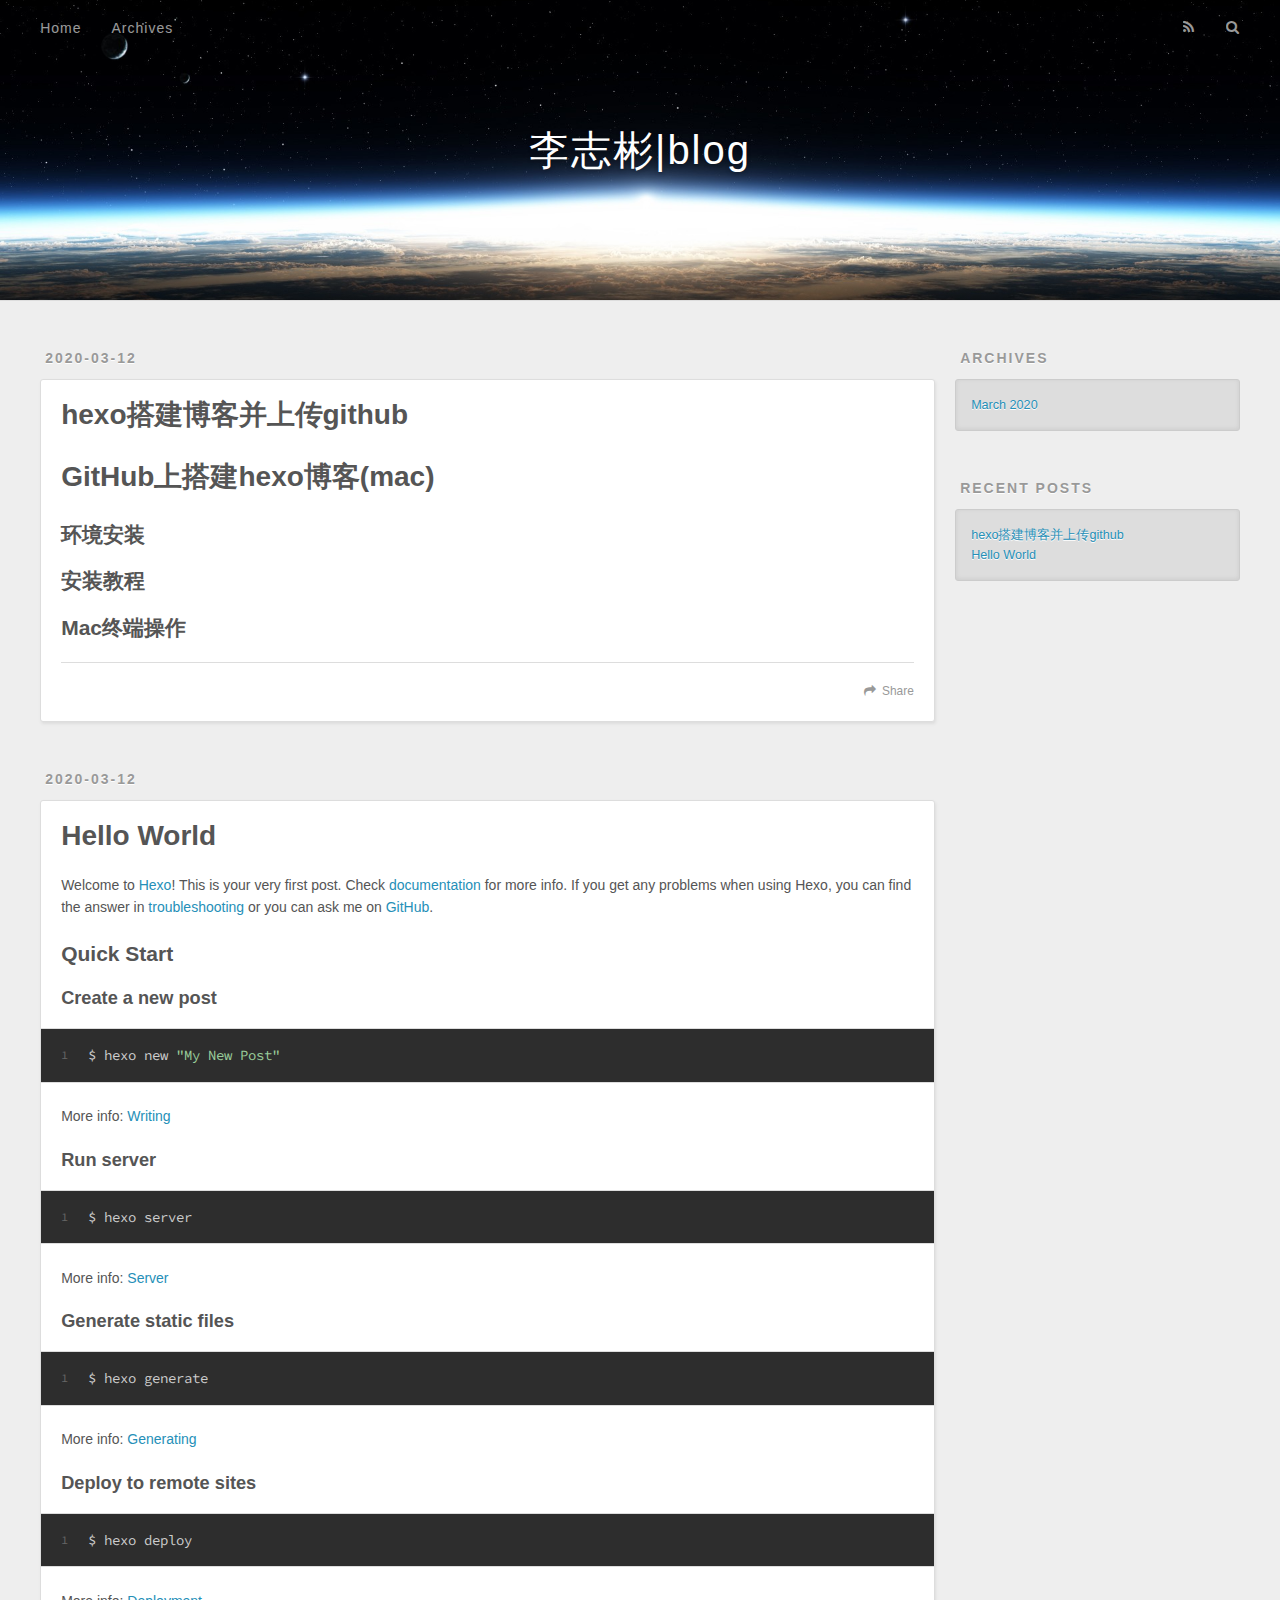
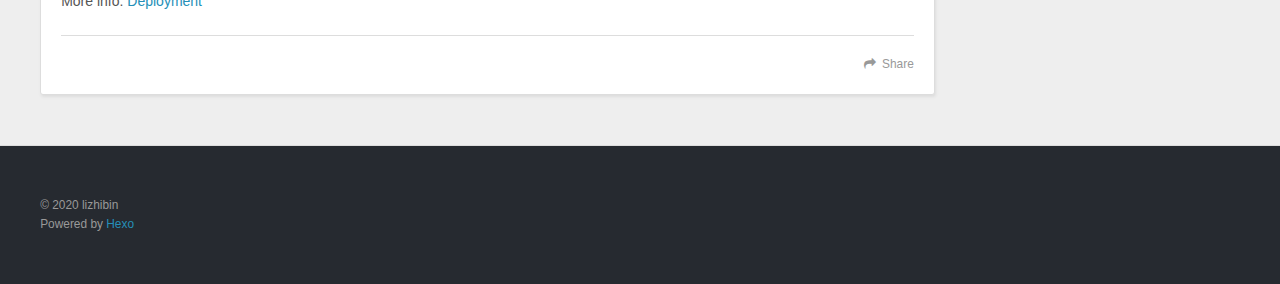
==== index.html @ 92abb481 "Site updated: 2020-03-12 17:14:00" ====
<!DOCTYPE html>
<html>
<head>
  <meta charset="utf-8">
  

  
  <title>李志彬|blog</title>
  <meta name="viewport" content="width=device-width, initial-scale=1, maximum-scale=1">
  <meta property="og:type" content="website">
<meta property="og:title" content="李志彬|blog">
<meta property="og:url" content="http://yoursite.com/index.html">
<meta property="og:site_name" content="李志彬|blog">
<meta property="og:locale" content="en_US">
<meta property="article:author" content="lizhibin">
<meta name="twitter:card" content="summary">
  
    <link rel="alternate" href="/atom.xml" title="李志彬|blog" type="application/atom+xml">
  
  
    <link rel="icon" href="/favicon.png">
  
  
    <link href="//fonts.googleapis.com/css?family=Source+Code+Pro" rel="stylesheet" type="text/css">
  
  
<link rel="stylesheet" href="/css/style.css">

<meta name="generator" content="Hexo 4.2.0"></head>

<body>
  <div id="container">
    <div id="wrap">
      <header id="header">
  <div id="banner"></div>
  <div id="header-outer" class="outer">
    <div id="header-title" class="inner">
      <h1 id="logo-wrap">
        <a href="/" id="logo">李志彬|blog</a>
      </h1>
      
    </div>
    <div id="header-inner" class="inner">
      <nav id="main-nav">
        <a id="main-nav-toggle" class="nav-icon"></a>
        
          <a class="main-nav-link" href="/">Home</a>
        
          <a class="main-nav-link" href="/archives">Archives</a>
        
      </nav>
      <nav id="sub-nav">
        
          <a id="nav-rss-link" class="nav-icon" href="/atom.xml" title="RSS Feed"></a>
        
        <a id="nav-search-btn" class="nav-icon" title="Search"></a>
      </nav>
      <div id="search-form-wrap">
        <form action="//google.com/search" method="get" accept-charset="UTF-8" class="search-form"><input type="search" name="q" class="search-form-input" placeholder="Search"><button type="submit" class="search-form-submit">&#xF002;</button><input type="hidden" name="sitesearch" value="http://yoursite.com"></form>
      </div>
    </div>
  </div>
</header>
      <div class="outer">
        <section id="main">
  
    <article id="post-hexo搭建博客并上传github" class="article article-type-post" itemscope itemprop="blogPost">
  <div class="article-meta">
    <a href="/2020/03/12/hexo%E6%90%AD%E5%BB%BA%E5%8D%9A%E5%AE%A2%E5%B9%B6%E4%B8%8A%E4%BC%A0github/" class="article-date">
  <time datetime="2020-03-12T09:01:24.000Z" itemprop="datePublished">2020-03-12</time>
</a>
    
  </div>
  <div class="article-inner">
    
    
      <header class="article-header">
        
  
    <h1 itemprop="name">
      <a class="article-title" href="/2020/03/12/hexo%E6%90%AD%E5%BB%BA%E5%8D%9A%E5%AE%A2%E5%B9%B6%E4%B8%8A%E4%BC%A0github/">hexo搭建博客并上传github</a>
    </h1>
  

      </header>
    
    <div class="article-entry" itemprop="articleBody">
      
        <h1 id="GitHub上搭建hexo博客-mac"><a href="#GitHub上搭建hexo博客-mac" class="headerlink" title="GitHub上搭建hexo博客(mac)"></a>GitHub上搭建hexo博客(mac)</h1><h2 id="环境安装"><a href="#环境安装" class="headerlink" title="环境安装"></a>环境安装</h2><h2 id="安装教程"><a href="#安装教程" class="headerlink" title="安装教程"></a>安装教程</h2><h2 id="Mac终端操作"><a href="#Mac终端操作" class="headerlink" title="Mac终端操作"></a>Mac终端操作</h2>
      
    </div>
    <footer class="article-footer">
      <a data-url="http://yoursite.com/2020/03/12/hexo%E6%90%AD%E5%BB%BA%E5%8D%9A%E5%AE%A2%E5%B9%B6%E4%B8%8A%E4%BC%A0github/" data-id="ck7ojazjv0000oos6ezsd10t3" class="article-share-link">Share</a>
      
      
    </footer>
  </div>
  
</article>


  
    <article id="post-hello-world" class="article article-type-post" itemscope itemprop="blogPost">
  <div class="article-meta">
    <a href="/2020/03/12/hello-world/" class="article-date">
  <time datetime="2020-03-12T08:55:34.000Z" itemprop="datePublished">2020-03-12</time>
</a>
    
  </div>
  <div class="article-inner">
    
    
      <header class="article-header">
        
  
    <h1 itemprop="name">
      <a class="article-title" href="/2020/03/12/hello-world/">Hello World</a>
    </h1>
  

      </header>
    
    <div class="article-entry" itemprop="articleBody">
      
        <p>Welcome to <a href="https://hexo.io/" target="_blank" rel="noopener">Hexo</a>! This is your very first post. Check <a href="https://hexo.io/docs/" target="_blank" rel="noopener">documentation</a> for more info. If you get any problems when using Hexo, you can find the answer in <a href="https://hexo.io/docs/troubleshooting.html" target="_blank" rel="noopener">troubleshooting</a> or you can ask me on <a href="https://github.com/hexojs/hexo/issues" target="_blank" rel="noopener">GitHub</a>.</p>
<h2 id="Quick-Start"><a href="#Quick-Start" class="headerlink" title="Quick Start"></a>Quick Start</h2><h3 id="Create-a-new-post"><a href="#Create-a-new-post" class="headerlink" title="Create a new post"></a>Create a new post</h3><figure class="highlight bash"><table><tr><td class="gutter"><pre><span class="line">1</span><br></pre></td><td class="code"><pre><span class="line">$ hexo new <span class="string">"My New Post"</span></span><br></pre></td></tr></table></figure>

<p>More info: <a href="https://hexo.io/docs/writing.html" target="_blank" rel="noopener">Writing</a></p>
<h3 id="Run-server"><a href="#Run-server" class="headerlink" title="Run server"></a>Run server</h3><figure class="highlight bash"><table><tr><td class="gutter"><pre><span class="line">1</span><br></pre></td><td class="code"><pre><span class="line">$ hexo server</span><br></pre></td></tr></table></figure>

<p>More info: <a href="https://hexo.io/docs/server.html" target="_blank" rel="noopener">Server</a></p>
<h3 id="Generate-static-files"><a href="#Generate-static-files" class="headerlink" title="Generate static files"></a>Generate static files</h3><figure class="highlight bash"><table><tr><td class="gutter"><pre><span class="line">1</span><br></pre></td><td class="code"><pre><span class="line">$ hexo generate</span><br></pre></td></tr></table></figure>

<p>More info: <a href="https://hexo.io/docs/generating.html" target="_blank" rel="noopener">Generating</a></p>
<h3 id="Deploy-to-remote-sites"><a href="#Deploy-to-remote-sites" class="headerlink" title="Deploy to remote sites"></a>Deploy to remote sites</h3><figure class="highlight bash"><table><tr><td class="gutter"><pre><span class="line">1</span><br></pre></td><td class="code"><pre><span class="line">$ hexo deploy</span><br></pre></td></tr></table></figure>

<p>More info: <a href="https://hexo.io/docs/one-command-deployment.html" target="_blank" rel="noopener">Deployment</a></p>

      
    </div>
    <footer class="article-footer">
      <a data-url="http://yoursite.com/2020/03/12/hello-world/" data-id="ck7oit67d0000fks66jmj48z7" class="article-share-link">Share</a>
      
      
    </footer>
  </div>
  
</article>


  


</section>
        
          <aside id="sidebar">
  
    

  
    

  
    
  
    
  <div class="widget-wrap">
    <h3 class="widget-title">Archives</h3>
    <div class="widget">
      <ul class="archive-list"><li class="archive-list-item"><a class="archive-list-link" href="/archives/2020/03/">March 2020</a></li></ul>
    </div>
  </div>


  
    
  <div class="widget-wrap">
    <h3 class="widget-title">Recent Posts</h3>
    <div class="widget">
      <ul>
        
          <li>
            <a href="/2020/03/12/hexo%E6%90%AD%E5%BB%BA%E5%8D%9A%E5%AE%A2%E5%B9%B6%E4%B8%8A%E4%BC%A0github/">hexo搭建博客并上传github</a>
          </li>
        
          <li>
            <a href="/2020/03/12/hello-world/">Hello World</a>
          </li>
        
      </ul>
    </div>
  </div>

  
</aside>
        
      </div>
      <footer id="footer">
  
  <div class="outer">
    <div id="footer-info" class="inner">
      &copy; 2020 lizhibin<br>
      Powered by <a href="http://hexo.io/" target="_blank">Hexo</a>
    </div>
  </div>
</footer>
    </div>
    <nav id="mobile-nav">
  
    <a href="/" class="mobile-nav-link">Home</a>
  
    <a href="/archives" class="mobile-nav-link">Archives</a>
  
</nav>
    

<script src="//ajax.googleapis.com/ajax/libs/jquery/2.0.3/jquery.min.js"></script>


  
<link rel="stylesheet" href="/fancybox/jquery.fancybox.css">

  
<script src="/fancybox/jquery.fancybox.pack.js"></script>




<script src="/js/script.js"></script>




  </div>
</body>
</html>
---- css/style.css ----
body {
  width: 100%;
}
body:before,
body:after {
  content: "";
  display: table;
}
body:after {
  clear: both;
}
html,
body,
div,
span,
applet,
object,
iframe,
h1,
h2,
h3,
h4,
h5,
h6,
p,
blockquote,
pre,
a,
abbr,
acronym,
address,
big,
cite,
code,
del,
dfn,
em,
img,
ins,
kbd,
q,
s,
samp,
small,
strike,
strong,
sub,
sup,
tt,
var,
dl,
dt,
dd,
ol,
ul,
li,
fieldset,
form,
label,
legend,
table,
caption,
tbody,
tfoot,
thead,
tr,
th,
td {
  margin: 0;
  padding: 0;
  border: 0;
  outline: 0;
  font-weight: inherit;
  font-style: inherit;
  font-family: inherit;
  font-size: 100%;
  vertical-align: baseline;
}
body {
  line-height: 1;
  color: #000;
  background: #fff;
}
ol,
ul {
  list-style: none;
}
table {
  border-collapse: separate;
  border-spacing: 0;
  vertical-align: middle;
}
caption,
th,
td {
  text-align: left;
  font-weight: normal;
  vertical-align: middle;
}
a img {
  border: none;
}
input,
button {
  margin: 0;
  padding: 0;
}
input::-moz-focus-inner,
button::-moz-focus-inner {
  border: 0;
  padding: 0;
}
@font-face {
  font-family: FontAwesome;
  font-style: normal;
  font-weight: normal;
  src: url("fonts/fontawesome-webfont.eot?v=#4.0.3");
  src: url("fonts/fontawesome-webfont.eot?#iefix&v=#4.0.3") format("embedded-opentype"), url("fonts/fontawesome-webfont.woff?v=#4.0.3") format("woff"), url("fonts/fontawesome-webfont.ttf?v=#4.0.3") format("truetype"), url("fonts/fontawesome-webfont.svg#fontawesomeregular?v=#4.0.3") format("svg");
}
html,
body,
#container {
  height: 100%;
}
body {
  background: #eee;
  font: 14px -apple-system, BlinkMacSystemFont, "Segoe UI", "Roboto", "Oxygen", "Ubuntu", "Cantarell", "Fira Sans", "Droid Sans", "Helvetica Neue", sans-serif;
  -webkit-text-size-adjust: 100%;
}
.outer {
  max-width: 1220px;
  margin: 0 auto;
  padding: 0 20px;
}
.outer:before,
.outer:after {
  content: "";
  display: table;
}
.outer:after {
  clear: both;
}
.inner {
  display: inline;
  float: left;
  width: 98.33333333333333%;
  margin: 0 0.833333333333333%;
}
.left,
.alignleft {
  float: left;
}
.right,
.alignright {
  float: right;
}
.clear {
  clear: both;
}
#container {
  position: relative;
}
.mobile-nav-on {
  overflow: hidden;
}
#wrap {
  height: 100%;
  width: 100%;
  position: absolute;
  top: 0;
  left: 0;
  -webkit-transition: 0.2s ease-out;
  -moz-transition: 0.2s ease-out;
  -ms-transition: 0.2s ease-out;
  transition: 0.2s ease-out;
  z-index: 1;
  background: #eee;
}
.mobile-nav-on #wrap {
  left: 280px;
}
@media screen and (min-width: 768px) {
  #main {
    display: inline;
    float: left;
    width: 73.33333333333333%;
    margin: 0 0.833333333333333%;
  }
}
.article-date,
.article-category-link,
.archive-year,
.widget-title {
  text-decoration: none;
  text-transform: uppercase;
  letter-spacing: 2px;
  color: #999;
  margin-bottom: 1em;
  margin-left: 5px;
  line-height: 1em;
  text-shadow: 0 1px #fff;
  font-weight: bold;
}
.article-inner,
.archive-article-inner {
  background: #fff;
  -webkit-box-shadow: 1px 2px 3px #ddd;
  box-shadow: 1px 2px 3px #ddd;
  border: 1px solid #ddd;
  border-radius: 3px;
}
.article-entry h1,
.widget h1 {
  font-size: 2em;
}
.article-entry h2,
.widget h2 {
  font-size: 1.5em;
}
.article-entry h3,
.widget h3 {
  font-size: 1.3em;
}
.article-entry h4,
.widget h4 {
  font-size: 1.2em;
}
.article-entry h5,
.widget h5 {
  font-size: 1em;
}
.article-entry h6,
.widget h6 {
  font-size: 1em;
  color: #999;
}
.article-entry hr,
.widget hr {
  border: 1px dashed #ddd;
}
.article-entry strong,
.widget strong {
  font-weight: bold;
}
.article-entry em,
.widget em,
.article-entry cite,
.widget cite {
  font-style: italic;
}
.article-entry sup,
.widget sup,
.article-entry sub,
.widget sub {
  font-size: 0.75em;
  line-height: 0;
  position: relative;
  vertical-align: baseline;
}
.article-entry sup,
.widget sup {
  top: -0.5em;
}
.article-entry sub,
.widget sub {
  bottom: -0.2em;
}
.article-entry small,
.widget small {
  font-size: 0.85em;
}
.article-entry acronym,
.widget acronym,
.article-entry abbr,
.widget abbr {
  border-bottom: 1px dotted;
}
.article-entry ul,
.widget ul,
.article-entry ol,
.widget ol,
.article-entry dl,
.widget dl {
  margin: 0 20px;
  line-height: 1.6em;
}
.article-entry ul ul,
.widget ul ul,
.article-entry ol ul,
.widget ol ul,
.article-entry ul ol,
.widget ul ol,
.article-entry ol ol,
.widget ol ol {
  margin-top: 0;
  margin-bottom: 0;
}
.article-entry ul,
.widget ul {
  list-style: disc;
}
.article-entry ol,
.widget ol {
  list-style: decimal;
}
.article-entry dt,
.widget dt {
  font-weight: bold;
}
#header {
  height: 300px;
  position: relative;
  border-bottom: 1px solid #ddd;
}
#header:before,
#header:after {
  content: "";
  position: absolute;
  left: 0;
  right: 0;
  height: 40px;
}
#header:before {
  top: 0;
  background: -webkit-linear-gradient(rgba(0,0,0,0.2), transparent);
  background: -moz-linear-gradient(rgba(0,0,0,0.2), transparent);
  background: -ms-linear-gradient(rgba(0,0,0,0.2), transparent);
  background: linear-gradient(rgba(0,0,0,0.2), transparent);
}
#header:after {
  bottom: 0;
  background: -webkit-linear-gradient(transparent, rgba(0,0,0,0.2));
  background: -moz-linear-gradient(transparent, rgba(0,0,0,0.2));
  background: -ms-linear-gradient(transparent, rgba(0,0,0,0.2));
  background: linear-gradient(transparent, rgba(0,0,0,0.2));
}
#header-outer {
  height: 100%;
  position: relative;
}
#header-inner {
  position: relative;
  overflow: hidden;
}
#banner {
  position: absolute;
  top: 0;
  left: 0;
  width: 100%;
  height: 100%;
  background: url("images/banner.jpg") center #000;
  -webkit-background-size: cover;
  -moz-background-size: cover;
  background-size: cover;
  z-index: -1;
}
#header-title {
  text-align: center;
  height: 40px;
  position: absolute;
  top: 50%;
  left: 0;
  margin-top: -20px;
}
#logo,
#subtitle {
  text-decoration: none;
  color: #fff;
  font-weight: 300;
  text-shadow: 0 1px 4px rgba(0,0,0,0.3);
}
#logo {
  font-size: 40px;
  line-height: 40px;
  letter-spacing: 2px;
}
#subtitle {
  font-size: 16px;
  line-height: 16px;
  letter-spacing: 1px;
}
#subtitle-wrap {
  margin-top: 16px;
}
#main-nav {
  float: left;
  margin-left: -15px;
}
.nav-icon,
.main-nav-link {
  float: left;
  color: #fff;
  opacity: 0.6;
  text-decoration: none;
  text-shadow: 0 1px rgba(0,0,0,0.2);
  -webkit-transition: opacity 0.2s;
  -moz-transition: opacity 0.2s;
  -ms-transition: opacity 0.2s;
  transition: opacity 0.2s;
  display: block;
  padding: 20px 15px;
}
.nav-icon:hover,
.main-nav-link:hover {
  opacity: 1;
}
.nav-icon {
  font-family: FontAwesome;
  text-align: center;
  font-size: 14px;
  width: 14px;
  height: 14px;
  padding: 20px 15px;
  position: relative;
  cursor: pointer;
}
.main-nav-link {
  font-weight: 300;
  letter-spacing: 1px;
}
@media screen and (max-width: 479px) {
  .main-nav-link {
    display: none;
  }
}
#main-nav-toggle {
  display: none;
}
#main-nav-toggle:before {
  content: "\f0c9";
}
@media screen and (max-width: 479px) {
  #main-nav-toggle {
    display: block;
  }
}
#sub-nav {
  float: right;
  margin-right: -15px;
}
#nav-rss-link:before {
  content: "\f09e";
}
#nav-search-btn:before {
  content: "\f002";
}
#search-form-wrap {
  position: absolute;
  top: 15px;
  width: 150px;
  height: 30px;
  right: -150px;
  opacity: 0;
  -webkit-transition: 0.2s ease-out;
  -moz-transition: 0.2s ease-out;
  -ms-transition: 0.2s ease-out;
  transition: 0.2s ease-out;
}
#search-form-wrap.on {
  opacity: 1;
  right: 0;
}
@media screen and (max-width: 479px) {
  #search-form-wrap {
    width: 100%;
    right: -100%;
  }
}
.search-form {
  position: absolute;
  top: 0;
  left: 0;
  right: 0;
  background: #fff;
  padding: 5px 15px;
  border-radius: 15px;
  -webkit-box-shadow: 0 0 10px rgba(0,0,0,0.3);
  box-shadow: 0 0 10px rgba(0,0,0,0.3);
}
.search-form-input {
  border: none;
  background: none;
  color: #555;
  width: 100%;
  font: 13px -apple-system, BlinkMacSystemFont, "Segoe UI", "Roboto", "Oxygen", "Ubuntu", "Cantarell", "Fira Sans", "Droid Sans", "Helvetica Neue", sans-serif;
  outline: none;
}
.search-form-input::-webkit-search-results-decoration,
.search-form-input::-webkit-search-cancel-button {
  -webkit-appearance: none;
}
.search-form-submit {
  position: absolute;
  top: 50%;
  right: 10px;
  margin-top: -7px;
  font: 13px FontAwesome;
  border: none;
  background: none;
  color: #bbb;
  cursor: pointer;
}
.search-form-submit:hover,
.search-form-submit:focus {
  color: #777;
}
.article {
  margin: 50px 0;
}
.article-inner {
  overflow: hidden;
}
.article-meta:before,
.article-meta:after {
  content: "";
  display: table;
}
.article-meta:after {
  clear: both;
}
.article-date {
  float: left;
}
.article-category {
  float: left;
  line-height: 1em;
  color: #ccc;
  text-shadow: 0 1px #fff;
  margin-left: 8px;
}
.article-category:before {
  content: "\2022";
}
.article-category-link {
  margin: 0 12px 1em;
}
.article-header {
  padding: 20px 20px 0;
}
.article-title {
  text-decoration: none;
  font-size: 2em;
  font-weight: bold;
  color: #555;
  line-height: 1.1em;
  -webkit-transition: color 0.2s;
  -moz-transition: color 0.2s;
  -ms-transition: color 0.2s;
  transition: color 0.2s;
}
a.article-title:hover {
  color: #258fb8;
}
.article-entry {
  color: #555;
  padding: 0 20px;
}
.article-entry:before,
.article-entry:after {
  content: "";
  display: table;
}
.article-entry:after {
  clear: both;
}
.article-entry p,
.article-entry table {
  line-height: 1.6em;
  margin: 1.6em 0;
}
.article-entry h1,
.article-entry h2,
.article-entry h3,
.article-entry h4,
.article-entry h5,
.article-entry h6 {
  font-weight: bold;
}
.article-entry h1,
.article-entry h2,
.article-entry h3,
.article-entry h4,
.article-entry h5,
.article-entry h6 {
  line-height: 1.1em;
  margin: 1.1em 0;
}
.article-entry a {
  color: #258fb8;
  text-decoration: none;
}
.article-entry a:hover {
  text-decoration: underline;
}
.article-entry ul,
.article-entry ol,
.article-entry dl {
  margin-top: 1.6em;
  margin-bottom: 1.6em;
}
.article-entry img,
.article-entry video {
  max-width: 100%;
  height: auto;
  display: block;
  margin: auto;
}
.article-entry iframe {
  border: none;
}
.article-entry table {
  width: 100%;
  border-collapse: collapse;
  border-spacing: 0;
}
.article-entry th {
  font-weight: bold;
  border-bottom: 3px solid #ddd;
  padding-bottom: 0.5em;
}
.article-entry td {
  border-bottom: 1px solid #ddd;
  padding: 10px 0;
}
.article-entry blockquote {
  font-family: Georgia, "Times New Roman", serif;
  font-size: 1.4em;
  margin: 1.6em 20px;
  text-align: center;
}
.article-entry blockquote footer {
  font-size: 14px;
  margin: 1.6em 0;
  font-family: -apple-system, BlinkMacSystemFont, "Segoe UI", "Roboto", "Oxygen", "Ubuntu", "Cantarell", "Fira Sans", "Droid Sans", "Helvetica Neue", sans-serif;
}
.article-entry blockquote footer cite:before {
  content: "—";
  padding: 0 0.5em;
}
.article-entry .pullquote {
  text-align: left;
  width: 45%;
  margin: 0;
}
.article-entry .pullquote.left {
  margin-left: 0.5em;
  margin-right: 1em;
}
.article-entry .pullquote.right {
  margin-right: 0.5em;
  margin-left: 1em;
}
.article-entry .caption {
  color: #999;
  display: block;
  font-size: 0.9em;
  margin-top: 0.5em;
  position: relative;
  text-align: center;
}
.article-entry .video-container {
  position: relative;
  padding-top: 56.25%;
  height: 0;
  overflow: hidden;
}
.article-entry .video-container iframe,
.article-entry .video-container object,
.article-entry .video-container embed {
  position: absolute;
  top: 0;
  left: 0;
  width: 100%;
  height: 100%;
  margin-top: 0;
}
.article-more-link a {
  display: inline-block;
  line-height: 1em;
  padding: 6px 15px;
  border-radius: 15px;
  background: #eee;
  color: #999;
  text-shadow: 0 1px #fff;
  text-decoration: none;
}
.article-more-link a:hover {
  background: #258fb8;
  color: #fff;
  text-decoration: none;
  text-shadow: 0 1px #1e7293;
}
.article-footer {
  font-size: 0.85em;
  line-height: 1.6em;
  border-top: 1px solid #ddd;
  padding-top: 1.6em;
  margin: 0 20px 20px;
}
.article-footer:before,
.article-footer:after {
  content: "";
  display: table;
}
.article-footer:after {
  clear: both;
}
.article-footer a {
  color: #999;
  text-decoration: none;
}
.article-footer a:hover {
  color: #555;
}
.article-tag-list-item {
  float: left;
  margin-right: 10px;
}
.article-tag-list-link:before {
  content: "#";
}
.article-comment-link {
  float: right;
}
.article-comment-link:before {
  content: "\f075";
  font-family: FontAwesome;
  padding-right: 8px;
}
.article-share-link {
  cursor: pointer;
  float: right;
  margin-left: 20px;
}
.article-share-link:before {
  content: "\f064";
  font-family: FontAwesome;
  padding-right: 6px;
}
#article-nav {
  position: relative;
}
#article-nav:before,
#article-nav:after {
  content: "";
  display: table;
}
#article-nav:after {
  clear: both;
}
@media screen and (min-width: 768px) {
  #article-nav {
    margin: 50px 0;
  }
  #article-nav:before {
    width: 8px;
    height: 8px;
    position: absolute;
    top: 50%;
    left: 50%;
    margin-top: -4px;
    margin-left: -4px;
    content: "";
    border-radius: 50%;
    background: #ddd;
    -webkit-box-shadow: 0 1px 2px #fff;
    box-shadow: 0 1px 2px #fff;
  }
}
.article-nav-link-wrap {
  text-decoration: none;
  text-shadow: 0 1px #fff;
  color: #999;
  -webkit-box-sizing: border-box;
  -moz-box-sizing: border-box;
  box-sizing: border-box;
  margin-top: 50px;
  text-align: center;
  display: block;
}
.article-nav-link-wrap:hover {
  color: #555;
}
@media screen and (min-width: 768px) {
  .article-nav-link-wrap {
    width: 50%;
    margin-top: 0;
  }
}
@media screen and (min-width: 768px) {
  #article-nav-newer {
    float: left;
    text-align: right;
    padding-right: 20px;
  }
}
@media screen and (min-width: 768px) {
  #article-nav-older {
    float: right;
    text-align: left;
    padding-left: 20px;
  }
}
.article-nav-caption {
  text-transform: uppercase;
  letter-spacing: 2px;
  color: #ddd;
  line-height: 1em;
  font-weight: bold;
}
#article-nav-newer .article-nav-caption {
  margin-right: -2px;
}
.article-nav-title {
  font-size: 0.85em;
  line-height: 1.6em;
  margin-top: 0.5em;
}
.article-share-box {
  position: absolute;
  display: none;
  background: #fff;
  -webkit-box-shadow: 1px 2px 10px rgba(0,0,0,0.2);
  box-shadow: 1px 2px 10px rgba(0,0,0,0.2);
  border-radius: 3px;
  margin-left: -145px;
  overflow: hidden;
  z-index: 1;
}
.article-share-box.on {
  display: block;
}
.article-share-input {
  width: 100%;
  background: none;
  -webkit-box-sizing: border-box;
  -moz-box-sizing: border-box;
  box-sizing: border-box;
  font: 14px -apple-system, BlinkMacSystemFont, "Segoe UI", "Roboto", "Oxygen", "Ubuntu", "Cantarell", "Fira Sans", "Droid Sans", "Helvetica Neue", sans-serif;
  padding: 0 15px;
  color: #555;
  outline: none;
  border: 1px solid #ddd;
  border-radius: 3px 3px 0 0;
  height: 36px;
  line-height: 36px;
}
.article-share-links {
  background: #eee;
}
.article-share-links:before,
.article-share-links:after {
  content: "";
  display: table;
}
.article-share-links:after {
  clear: both;
}
.article-share-twitter,
.article-share-facebook,
.article-share-pinterest,
.article-share-google {
  width: 50px;
  height: 36px;
  display: block;
  float: left;
  position: relative;
  color: #999;
  text-shadow: 0 1px #fff;
}
.article-share-twitter:before,
.article-share-facebook:before,
.article-share-pinterest:before,
.article-share-google:before {
  font-size: 20px;
  font-family: FontAwesome;
  width: 20px;
  height: 20px;
  position: absolute;
  top: 50%;
  left: 50%;
  margin-top: -10px;
  margin-left: -10px;
  text-align: center;
}
.article-share-twitter:hover,
.article-share-facebook:hover,
.article-share-pinterest:hover,
.article-share-google:hover {
  color: #fff;
}
.article-share-twitter:before {
  content: "\f099";
}
.article-share-twitter:hover {
  background: #00aced;
  text-shadow: 0 1px #008abe;
}
.article-share-facebook:before {
  content: "\f09a";
}
.article-share-facebook:hover {
  background: #3b5998;
  text-shadow: 0 1px #2f477a;
}
.article-share-pinterest:before {
  content: "\f0d2";
}
.article-share-pinterest:hover {
  background: #cb2027;
  text-shadow: 0 1px #a21a1f;
}
.article-share-google:before {
  content: "\f0d5";
}
.article-share-google:hover {
  background: #dd4b39;
  text-shadow: 0 1px #be3221;
}
.article-gallery {
  background: #000;
  position: relative;
}
.article-gallery-photos {
  position: relative;
  overflow: hidden;
}
.article-gallery-img {
  display: none;
  max-width: 100%;
}
.article-gallery-img:first-child {
  display: block;
}
.article-gallery-img.loaded {
  position: absolute;
  display: block;
}
.article-gallery-img img {
  display: block;
  max-width: 100%;
  margin: 0 auto;
}
#comments {
  background: #fff;
  -webkit-box-shadow: 1px 2px 3px #ddd;
  box-shadow: 1px 2px 3px #ddd;
  padding: 20px;
  border: 1px solid #ddd;
  border-radius: 3px;
  margin: 50px 0;
}
#comments a {
  color: #258fb8;
}
.archives-wrap {
  margin: 50px 0;
}
.archives:before,
.archives:after {
  content: "";
  display: table;
}
.archives:after {
  clear: both;
}
.archive-year-wrap {
  margin-bottom: 1em;
}
.archives {
  -webkit-column-gap: 10px;
  -moz-column-gap: 10px;
  column-gap: 10px;
}
@media screen and (min-width: 480px) and (max-width: 767px) {
  .archives {
    -webkit-column-count: 2;
    -moz-column-count: 2;
    column-count: 2;
  }
}
@media screen and (min-width: 768px) {
  .archives {
    -webkit-column-count: 3;
    -moz-column-count: 3;
    column-count: 3;
  }
}
.archive-article {
  -webkit-column-break-inside: avoid;
  page-break-inside: avoid;
  overflow: hidden;
  break-inside: avoid-column;
}
.archive-article-inner {
  padding: 10px;
  margin-bottom: 15px;
}
.archive-article-title {
  text-decoration: none;
  font-weight: bold;
  color: #555;
  -webkit-transition: color 0.2s;
  -moz-transition: color 0.2s;
  -ms-transition: color 0.2s;
  transition: color 0.2s;
  line-height: 1.6em;
}
.archive-article-title:hover {
  color: #258fb8;
}
.archive-article-footer {
  margin-top: 1em;
}
.archive-article-date {
  color: #999;
  text-decoration: none;
  font-size: 0.85em;
  line-height: 1em;
  margin-bottom: 0.5em;
  display: block;
}
#page-nav {
  margin: 50px auto;
  background: #fff;
  -webkit-box-shadow: 1px 2px 3px #ddd;
  box-shadow: 1px 2px 3px #ddd;
  border: 1px solid #ddd;
  border-radius: 3px;
  text-align: center;
  color: #999;
  overflow: hidden;
}
#page-nav:before,
#page-nav:after {
  content: "";
  display: table;
}
#page-nav:after {
  clear: both;
}
#page-nav a,
#page-nav span {
  padding: 10px 20px;
  line-height: 1;
  height: 2ex;
}
#page-nav a {
  color: #999;
  text-decoration: none;
}
#page-nav a:hover {
  background: #999;
  color: #fff;
}
#page-nav .prev {
  float: left;
}
#page-nav .next {
  float: right;
}
#page-nav .page-number {
  display: inline-block;
}
@media screen and (max-width: 479px) {
  #page-nav .page-number {
    display: none;
  }
}
#page-nav .current {
  color: #555;
  font-weight: bold;
}
#page-nav .space {
  color: #ddd;
}
#footer {
  background: #262a30;
  padding: 50px 0;
  border-top: 1px solid #ddd;
  color: #999;
}
#footer a {
  color: #258fb8;
  text-decoration: none;
}
#footer a:hover {
  text-decoration: underline;
}
#footer-info {
  line-height: 1.6em;
  font-size: 0.85em;
}
.article-entry pre,
.article-entry .highlight {
  background: #2d2d2d;
  margin: 0 -20px;
  padding: 15px 20px;
  border-style: solid;
  border-color: #ddd;
  border-width: 1px 0;
  overflow: auto;
  color: #ccc;
  line-height: 22.400000000000002px;
}
.article-entry .highlight .gutter pre,
.article-entry .gist .gist-file .gist-data .line-numbers {
  color: #666;
  font-size: 0.85em;
}
.article-entry pre,
.article-entry code {
  font-family: "Source Code Pro", Consolas, Monaco, Menlo, Consolas, monospace;
}
.article-entry code {
  background: #eee;
  text-shadow: 0 1px #fff;
  padding: 0 0.3em;
}
.article-entry pre code {
  background: none;
  text-shadow: none;
  padding: 0;
}
.article-entry .highlight pre {
  border: none;
  margin: 0;
  padding: 0;
}
.article-entry .highlight table {
  margin: 0;
  width: auto;
}
.article-entry .highlight td {
  border: none;
  padding: 0;
}
.article-entry .highlight figcaption {
  font-size: 0.85em;
  color: #999;
  line-height: 1em;
  margin-bottom: 1em;
}
.article-entry .highlight figcaption:before,
.article-entry .highlight figcaption:after {
  content: "";
  display: table;
}
.article-entry .highlight figcaption:after {
  clear: both;
}
.article-entry .highlight figcaption a {
  float: right;
}
.article-entry .highlight .gutter pre {
  text-align: right;
  padding-right: 20px;
}
.article-entry .highlight .line {
  height: 22.400000000000002px;
}
.article-entry .highlight .line.marked {
  background: #515151;
}
.article-entry .gist {
  margin: 0 -20px;
  border-style: solid;
  border-color: #ddd;
  border-width: 1px 0;
  background: #2d2d2d;
  padding: 15px 20px 15px 0;
}
.article-entry .gist .gist-file {
  border: none;
  font-family: "Source Code Pro", Consolas, Monaco, Menlo, Consolas, monospace;
  margin: 0;
}
.article-entry .gist .gist-file .gist-data {
  background: none;
  border: none;
}
.article-entry .gist .gist-file .gist-data .line-numbers {
  background: none;
  border: none;
  padding: 0 20px 0 0;
}
.article-entry .gist .gist-file .gist-data .line-data {
  padding: 0 !important;
}
.article-entry .gist .gist-file .highlight {
  margin: 0;
  padding: 0;
  border: none;
}
.article-entry .gist .gist-file .gist-meta {
  background: #2d2d2d;
  color: #999;
  font: 0.85em -apple-system, BlinkMacSystemFont, "Segoe UI", "Roboto", "Oxygen", "Ubuntu", "Cantarell", "Fira Sans", "Droid Sans", "Helvetica Neue", sans-serif;
  text-shadow: 0 0;
  padding: 0;
  margin-top: 1em;
  margin-left: 20px;
}
.article-entry .gist .gist-file .gist-meta a {
  color: #258fb8;
  font-weight: normal;
}
.article-entry .gist .gist-file .gist-meta a:hover {
  text-decoration: underline;
}
pre .comment,
pre .title {
  color: #999;
}
pre .variable,
pre .attribute,
pre .tag,
pre .regexp,
pre .ruby .constant,
pre .xml .tag .title,
pre .xml .pi,
pre .xml .doctype,
pre .html .doctype,
pre .css .id,
pre .css .class,
pre .css .pseudo {
  color: #f2777a;
}
pre .number,
pre .preprocessor,
pre .built_in,
pre .literal,
pre .params,
pre .constant {
  color: #f99157;
}
pre .class,
pre .ruby .class .title,
pre .css .rules .attribute {
  color: #9c9;
}
pre .string,
pre .value,
pre .inheritance,
pre .header,
pre .ruby .symbol,
pre .xml .cdata {
  color: #9c9;
}
pre .css .hexcolor {
  color: #6cc;
}
pre .function,
pre .python .decorator,
pre .python .title,
pre .ruby .function .title,
pre .ruby .title .keyword,
pre .perl .sub,
pre .javascript .title,
pre .coffeescript .title {
  color: #69c;
}
pre .keyword,
pre .javascript .function {
  color: #c9c;
}
@media screen and (max-width: 479px) {
  #mobile-nav {
    position: absolute;
    top: 0;
    left: 0;
    width: 280px;
    height: 100%;
    background: #191919;
    border-right: 1px solid #fff;
  }
}
@media screen and (max-width: 479px) {
  .mobile-nav-link {
    display: block;
    color: #999;
    text-decoration: none;
    padding: 15px 20px;
    font-weight: bold;
  }
  .mobile-nav-link:hover {
    color: #fff;
  }
}
@media screen and (min-width: 768px) {
  #sidebar {
    display: inline;
    float: left;
    width: 23.333333333333332%;
    margin: 0 0.833333333333333%;
  }
}
.widget-wrap {
  margin: 50px 0;
}
.widget {
  color: #777;
  text-shadow: 0 1px #fff;
  background: #ddd;
  -webkit-box-shadow: 0 -1px 4px #ccc inset;
  box-shadow: 0 -1px 4px #ccc inset;
  border: 1px solid #ccc;
  padding: 15px;
  border-radius: 3px;
}
.widget a {
  color: #258fb8;
  text-decoration: none;
}
.widget a:hover {
  text-decoration: underline;
}
.widget ul ul,
.widget ol ul,
.widget dl ul,
.widget ul ol,
.widget ol ol,
.widget dl ol,
.widget ul dl,
.widget ol dl,
.widget dl dl {
  margin-left: 15px;
  list-style: disc;
}
.widget {
  line-height: 1.6em;
  word-wrap: break-word;
  font-size: 0.9em;
}
.widget ul,
.widget ol {
  list-style: none;
  margin: 0;
}
.widget ul ul,
.widget ol ul,
.widget ul ol,
.widget ol ol {
  margin: 0 20px;
}
.widget ul ul,
.widget ol ul {
  list-style: disc;
}
.widget ul ol,
.widget ol ol {
  list-style: decimal;
}
.category-list-count,
.tag-list-count,
.archive-list-count {
  padding-left: 5px;
  color: #999;
  font-size: 0.85em;
}
.category-list-count:before,
.tag-list-count:before,
.archive-list-count:before {
  content: "(";
}
.category-list-count:after,
.tag-list-count:after,
.archive-list-count:after {
  content: ")";
}
.tagcloud a {
  margin-right: 5px;
  display: inline-block;
}
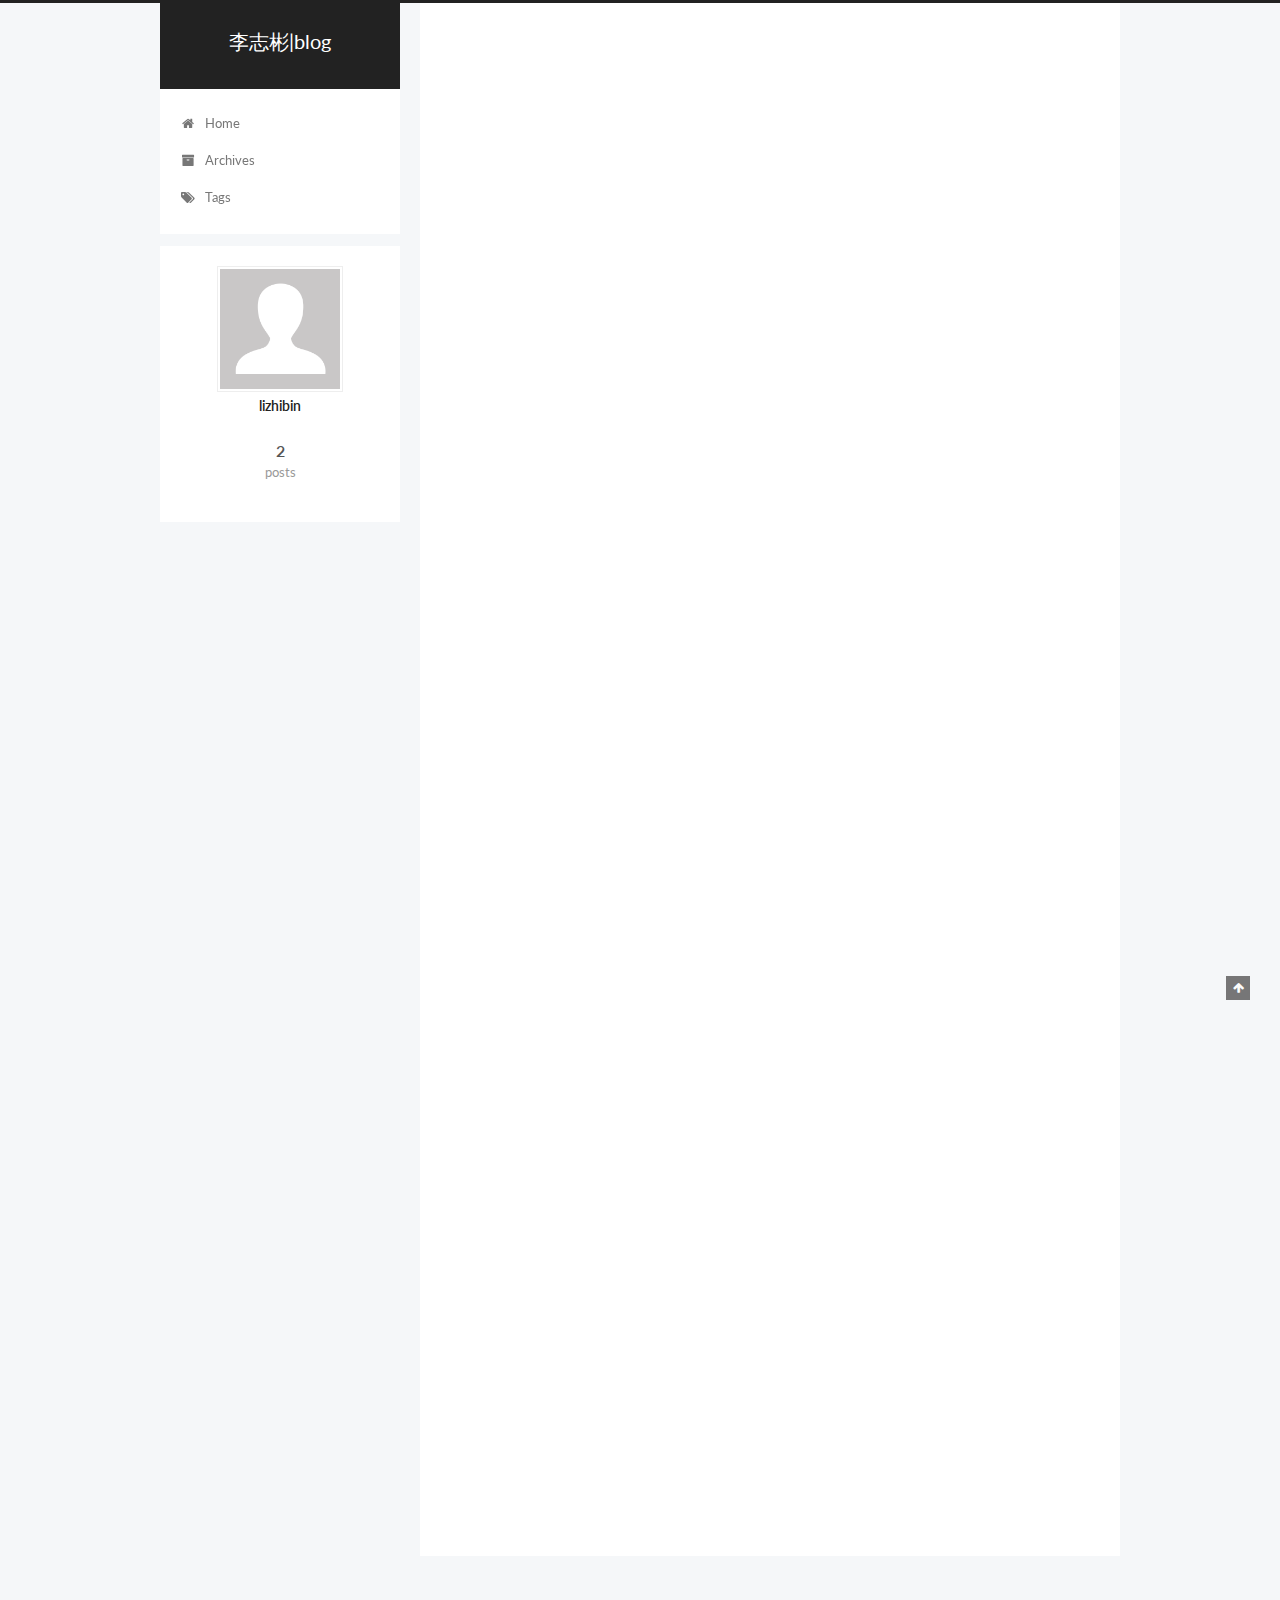
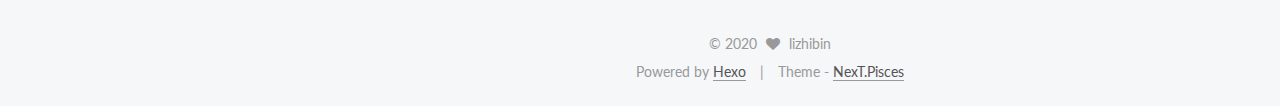
==== commit 34a647ec: "Site updated: 2020-03-12 17:41:12" ====
--- a/index.html
+++ b/index.html
@@ -1,236 +1,754 @@
 <!DOCTYPE html>
-<html>
+
+
+
+  
+
+
+<html class="theme-next pisces use-motion" lang="en">
 <head>
-  <meta charset="utf-8">
-  
-
-  
-  <title>李志彬|blog</title>
-  <meta name="viewport" content="width=device-width, initial-scale=1, maximum-scale=1">
-  <meta property="og:type" content="website">
+  <meta charset="UTF-8"/>
+<meta http-equiv="X-UA-Compatible" content="IE=edge" />
+<meta name="viewport" content="width=device-width, initial-scale=1, maximum-scale=1"/>
+<meta name="theme-color" content="#222">
+
+
+
+
+
+
+
+
+
+<meta http-equiv="Cache-Control" content="no-transform" />
+<meta http-equiv="Cache-Control" content="no-siteapp" />
+
+
+
+
+
+
+
+
+
+
+
+
+
+
+
+  
+  
+  <link href="/lib/fancybox/source/jquery.fancybox.css?v=2.1.5" rel="stylesheet" type="text/css" />
+
+
+
+
+  
+  
+  
+  
+
+  
+    
+    
+  
+
+  
+
+  
+
+  
+
+  
+
+  
+    
+    
+    <link href="//fonts.googleapis.com/css?family=Lato:300,300italic,400,400italic,700,700italic&subset=latin,latin-ext" rel="stylesheet" type="text/css">
+  
+
+
+
+
+
+
+<link href="/lib/font-awesome/css/font-awesome.min.css?v=4.6.2" rel="stylesheet" type="text/css" />
+
+<link href="/css/main.css?v=5.1.2" rel="stylesheet" type="text/css" />
+
+
+  <meta name="keywords" content="Hexo, NexT" />
+
+
+
+
+
+
+
+
+  <link rel="shortcut icon" type="image/x-icon" href="/favicon.ico?v=5.1.2" />
+
+
+
+
+
+
+<meta property="og:type" content="website">
 <meta property="og:title" content="李志彬|blog">
 <meta property="og:url" content="http://yoursite.com/index.html">
 <meta property="og:site_name" content="李志彬|blog">
 <meta property="og:locale" content="en_US">
 <meta property="article:author" content="lizhibin">
 <meta name="twitter:card" content="summary">
-  
-    <link rel="alternate" href="/atom.xml" title="李志彬|blog" type="application/atom+xml">
-  
-  
-    <link rel="icon" href="/favicon.png">
-  
-  
-    <link href="//fonts.googleapis.com/css?family=Source+Code+Pro" rel="stylesheet" type="text/css">
-  
-  
-<link rel="stylesheet" href="/css/style.css">
+
+
+
+<script type="text/javascript" id="hexo.configurations">
+  var NexT = window.NexT || {};
+  var CONFIG = {
+    root: '/',
+    scheme: 'Pisces',
+    sidebar: {"position":"left","display":"post","offset":12,"offset_float":12,"b2t":false,"scrollpercent":false,"onmobile":false},
+    fancybox: true,
+    tabs: true,
+    motion: true,
+    duoshuo: {
+      userId: '0',
+      author: 'Author'
+    },
+    algolia: {
+      applicationID: '',
+      apiKey: '',
+      indexName: '',
+      hits: {"per_page":10},
+      labels: {"input_placeholder":"Search for Posts","hits_empty":"We didn't find any results for the search: ${query}","hits_stats":"${hits} results found in ${time} ms"}
+    }
+  };
+</script>
+
+
+
+  <link rel="canonical" href="http://yoursite.com/"/>
+
+
+
+
+
+  <title>李志彬|blog</title>
+  
+
+
+
+
+
+
+
+
+
+
+
+
+
 
 <meta name="generator" content="Hexo 4.2.0"></head>
 
-<body>
-  <div id="container">
-    <div id="wrap">
-      <header id="header">
-  <div id="banner"></div>
-  <div id="header-outer" class="outer">
-    <div id="header-title" class="inner">
-      <h1 id="logo-wrap">
-        <a href="/" id="logo">李志彬|blog</a>
-      </h1>
-      
+<body itemscope itemtype="http://schema.org/WebPage" lang="en">
+
+  
+  
+    
+  
+
+  <div class="container sidebar-position-left 
+   page-home 
+ ">
+    <div class="headband"></div>
+
+    <header id="header" class="header" itemscope itemtype="http://schema.org/WPHeader">
+      <div class="header-inner"><div class="site-brand-wrapper">
+  <div class="site-meta ">
+    
+
+    <div class="custom-logo-site-title">
+      <a href="/"  class="brand" rel="start">
+        <span class="logo-line-before"><i></i></span>
+        <span class="site-title">李志彬|blog</span>
+        <span class="logo-line-after"><i></i></span>
+      </a>
     </div>
-    <div id="header-inner" class="inner">
-      <nav id="main-nav">
-        <a id="main-nav-toggle" class="nav-icon"></a>
-        
-          <a class="main-nav-link" href="/">Home</a>
-        
-          <a class="main-nav-link" href="/archives">Archives</a>
-        
-      </nav>
-      <nav id="sub-nav">
-        
-          <a id="nav-rss-link" class="nav-icon" href="/atom.xml" title="RSS Feed"></a>
-        
-        <a id="nav-search-btn" class="nav-icon" title="Search"></a>
-      </nav>
-      <div id="search-form-wrap">
-        <form action="//google.com/search" method="get" accept-charset="UTF-8" class="search-form"><input type="search" name="q" class="search-form-input" placeholder="Search"><button type="submit" class="search-form-submit">&#xF002;</button><input type="hidden" name="sitesearch" value="http://yoursite.com"></form>
-      </div>
+      
+        <p class="site-subtitle"></p>
+      
+  </div>
+
+  <div class="site-nav-toggle">
+    <button>
+      <span class="btn-bar"></span>
+      <span class="btn-bar"></span>
+      <span class="btn-bar"></span>
+    </button>
+  </div>
+</div>
+
+<nav class="site-nav">
+  
+
+  
+    <ul id="menu" class="menu">
+      
+        
+        <li class="menu-item menu-item-home">
+          <a href="/" rel="section">
+            
+              <i class="menu-item-icon fa fa-fw fa-home"></i> <br />
+            
+            Home
+          </a>
+        </li>
+      
+        
+        <li class="menu-item menu-item-archives">
+          <a href="/archives/" rel="section">
+            
+              <i class="menu-item-icon fa fa-fw fa-archive"></i> <br />
+            
+            Archives
+          </a>
+        </li>
+      
+        
+        <li class="menu-item menu-item-tags">
+          <a href="/tags/" rel="section">
+            
+              <i class="menu-item-icon fa fa-fw fa-tags"></i> <br />
+            
+            Tags
+          </a>
+        </li>
+      
+
+      
+    </ul>
+  
+
+  
+</nav>
+
+
+
+ </div>
+    </header>
+
+    <main id="main" class="main">
+      <div class="main-inner">
+        <div class="content-wrap">
+          <div id="content" class="content">
+            
+  <section id="posts" class="posts-expand">
+    
+      
+
+  
+
+  
+  
+  
+
+  <article class="post post-type-normal" itemscope itemtype="http://schema.org/Article">
+  
+  
+  
+  <div class="post-block">
+    <link itemprop="mainEntityOfPage" href="http://yoursite.com/2020/03/12/hexo%E6%90%AD%E5%BB%BA%E5%8D%9A%E5%AE%A2%E5%B9%B6%E4%B8%8A%E4%BC%A0github/">
+
+    <span hidden itemprop="author" itemscope itemtype="http://schema.org/Person">
+      <meta itemprop="name" content="lizhibin">
+      <meta itemprop="description" content="">
+      <meta itemprop="image" content="/images/avatar.gif">
+    </span>
+
+    <span hidden itemprop="publisher" itemscope itemtype="http://schema.org/Organization">
+      <meta itemprop="name" content="李志彬|blog">
+    </span>
+
+    
+      <header class="post-header">
+
+        
+        
+          <h1 class="post-title" itemprop="name headline">
+                
+                <a class="post-title-link" href="/2020/03/12/hexo%E6%90%AD%E5%BB%BA%E5%8D%9A%E5%AE%A2%E5%B9%B6%E4%B8%8A%E4%BC%A0github/" itemprop="url">hexo搭建博客并上传github</a></h1>
+        
+
+        <div class="post-meta">
+          <span class="post-time">
+            
+              <span class="post-meta-item-icon">
+                <i class="fa fa-calendar-o"></i>
+              </span>
+              
+                <span class="post-meta-item-text">Posted on</span>
+              
+              <time title="Post created" itemprop="dateCreated datePublished" datetime="2020-03-12T17:01:24+08:00">
+                2020-03-12
+              </time>
+            
+
+            
+
+            
+          </span>
+
+          
+
+          
+            
+          
+
+          
+          
+
+          
+
+          
+
+          
+
+        </div>
+      </header>
+    
+
+    
+    
+    
+    <div class="post-body" itemprop="articleBody">
+
+      
+      
+
+      
+        
+          
+            <h1 id="GitHub上搭建hexo博客-mac"><a href="#GitHub上搭建hexo博客-mac" class="headerlink" title="GitHub上搭建hexo博客(mac)"></a>GitHub上搭建hexo博客(mac)</h1><h2 id="环境安装"><a href="#环境安装" class="headerlink" title="环境安装"></a>环境安装</h2><h2 id="安装教程"><a href="#安装教程" class="headerlink" title="安装教程"></a>安装教程</h2><h2 id="Mac终端操作"><a href="#Mac终端操作" class="headerlink" title="Mac终端操作"></a>Mac终端操作</h2>
+          
+        
+      
+    </div>
+    
+    
+    
+
+    
+
+    
+
+    
+
+    <footer class="post-footer">
+      
+
+      
+
+      
+
+      
+      
+        <div class="post-eof"></div>
+      
+    </footer>
+  </div>
+  
+  
+  
+  </article>
+
+
+    
+      
+
+  
+
+  
+  
+  
+
+  <article class="post post-type-normal" itemscope itemtype="http://schema.org/Article">
+  
+  
+  
+  <div class="post-block">
+    <link itemprop="mainEntityOfPage" href="http://yoursite.com/2020/03/12/hello-world/">
+
+    <span hidden itemprop="author" itemscope itemtype="http://schema.org/Person">
+      <meta itemprop="name" content="lizhibin">
+      <meta itemprop="description" content="">
+      <meta itemprop="image" content="/images/avatar.gif">
+    </span>
+
+    <span hidden itemprop="publisher" itemscope itemtype="http://schema.org/Organization">
+      <meta itemprop="name" content="李志彬|blog">
+    </span>
+
+    
+      <header class="post-header">
+
+        
+        
+          <h1 class="post-title" itemprop="name headline">
+                
+                <a class="post-title-link" href="/2020/03/12/hello-world/" itemprop="url">Hello World</a></h1>
+        
+
+        <div class="post-meta">
+          <span class="post-time">
+            
+              <span class="post-meta-item-icon">
+                <i class="fa fa-calendar-o"></i>
+              </span>
+              
+                <span class="post-meta-item-text">Posted on</span>
+              
+              <time title="Post created" itemprop="dateCreated datePublished" datetime="2020-03-12T16:55:34+08:00">
+                2020-03-12
+              </time>
+            
+
+            
+
+            
+          </span>
+
+          
+
+          
+            
+          
+
+          
+          
+
+          
+
+          
+
+          
+
+        </div>
+      </header>
+    
+
+    
+    
+    
+    <div class="post-body" itemprop="articleBody">
+
+      
+      
+
+      
+        
+          
+            <p>Welcome to <a href="https://hexo.io/" target="_blank" rel="noopener">Hexo</a>! This is your very first post. Check <a href="https://hexo.io/docs/" target="_blank" rel="noopener">documentation</a> for more info. If you get any problems when using Hexo, you can find the answer in <a href="https://hexo.io/docs/troubleshooting.html" target="_blank" rel="noopener">troubleshooting</a> or you can ask me on <a href="https://github.com/hexojs/hexo/issues" target="_blank" rel="noopener">GitHub</a>.</p>
+<h2 id="Quick-Start"><a href="#Quick-Start" class="headerlink" title="Quick Start"></a>Quick Start</h2><h3 id="Create-a-new-post"><a href="#Create-a-new-post" class="headerlink" title="Create a new post"></a>Create a new post</h3><figure class="highlight bash"><table><tr><td class="gutter"><pre><span class="line">1</span><br></pre></td><td class="code"><pre><span class="line">$ hexo new <span class="string">"My New Post"</span></span><br></pre></td></tr></table></figure>
+
+<p>More info: <a href="https://hexo.io/docs/writing.html" target="_blank" rel="noopener">Writing</a></p>
+<h3 id="Run-server"><a href="#Run-server" class="headerlink" title="Run server"></a>Run server</h3><figure class="highlight bash"><table><tr><td class="gutter"><pre><span class="line">1</span><br></pre></td><td class="code"><pre><span class="line">$ hexo server</span><br></pre></td></tr></table></figure>
+
+<p>More info: <a href="https://hexo.io/docs/server.html" target="_blank" rel="noopener">Server</a></p>
+<h3 id="Generate-static-files"><a href="#Generate-static-files" class="headerlink" title="Generate static files"></a>Generate static files</h3><figure class="highlight bash"><table><tr><td class="gutter"><pre><span class="line">1</span><br></pre></td><td class="code"><pre><span class="line">$ hexo generate</span><br></pre></td></tr></table></figure>
+
+<p>More info: <a href="https://hexo.io/docs/generating.html" target="_blank" rel="noopener">Generating</a></p>
+<h3 id="Deploy-to-remote-sites"><a href="#Deploy-to-remote-sites" class="headerlink" title="Deploy to remote sites"></a>Deploy to remote sites</h3><figure class="highlight bash"><table><tr><td class="gutter"><pre><span class="line">1</span><br></pre></td><td class="code"><pre><span class="line">$ hexo deploy</span><br></pre></td></tr></table></figure>
+
+<p>More info: <a href="https://hexo.io/docs/one-command-deployment.html" target="_blank" rel="noopener">Deployment</a></p>
+
+          
+        
+      
+    </div>
+    
+    
+    
+
+    
+
+    
+
+    
+
+    <footer class="post-footer">
+      
+
+      
+
+      
+
+      
+      
+        <div class="post-eof"></div>
+      
+    </footer>
+  </div>
+  
+  
+  
+  </article>
+
+
+    
+  </section>
+
+  
+
+
+          </div>
+          
+
+
+          
+
+        </div>
+        
+          
+  
+  <div class="sidebar-toggle">
+    <div class="sidebar-toggle-line-wrap">
+      <span class="sidebar-toggle-line sidebar-toggle-line-first"></span>
+      <span class="sidebar-toggle-line sidebar-toggle-line-middle"></span>
+      <span class="sidebar-toggle-line sidebar-toggle-line-last"></span>
     </div>
   </div>
-</header>
-      <div class="outer">
-        <section id="main">
-  
-    <article id="post-hexo搭建博客并上传github" class="article article-type-post" itemscope itemprop="blogPost">
-  <div class="article-meta">
-    <a href="/2020/03/12/hexo%E6%90%AD%E5%BB%BA%E5%8D%9A%E5%AE%A2%E5%B9%B6%E4%B8%8A%E4%BC%A0github/" class="article-date">
-  <time datetime="2020-03-12T09:01:24.000Z" itemprop="datePublished">2020-03-12</time>
-</a>
-    
+
+  <aside id="sidebar" class="sidebar">
+    
+    <div class="sidebar-inner">
+
+      
+
+      
+
+      <section class="site-overview sidebar-panel sidebar-panel-active">
+        <div class="site-author motion-element" itemprop="author" itemscope itemtype="http://schema.org/Person">
+          <img class="site-author-image" itemprop="image"
+               src="/images/avatar.gif"
+               alt="lizhibin" />
+          <p class="site-author-name" itemprop="name">lizhibin</p>
+           
+              <p class="site-description motion-element" itemprop="description"></p>
+          
+        </div>
+        <nav class="site-state motion-element">
+
+          
+            <div class="site-state-item site-state-posts">
+              <a href="/archives/">
+                <span class="site-state-item-count">2</span>
+                <span class="site-state-item-name">posts</span>
+              </a>
+            </div>
+          
+
+          
+
+          
+
+        </nav>
+
+        
+
+        <div class="links-of-author motion-element">
+          
+        </div>
+
+        
+        
+
+        
+        
+
+        
+
+
+      </section>
+
+      
+
+      
+
+    </div>
+  </aside>
+
+
+        
+      </div>
+    </main>
+
+    <footer id="footer" class="footer">
+      <div class="footer-inner">
+        <div class="copyright" >
+  
+  &copy; 
+  <span itemprop="copyrightYear">2020</span>
+  <span class="with-love">
+    <i class="fa fa-heart"></i>
+  </span>
+  <span class="author" itemprop="copyrightHolder">lizhibin</span>
+</div>
+
+
+<div class="powered-by">
+  Powered by <a class="theme-link" href="https://hexo.io" target="_blank" rel="noopener">Hexo</a>
+</div>
+
+<div class="theme-info">
+  Theme -
+  <a class="theme-link" href="https://github.com/iissnan/hexo-theme-next" target="_blank" rel="noopener">
+    NexT.Pisces
+  </a>
+</div>
+
+
+        
+
+        
+      </div>
+    </footer>
+
+    
+      <div class="back-to-top">
+        <i class="fa fa-arrow-up"></i>
+        
+      </div>
+    
+
   </div>
-  <div class="article-inner">
-    
-    
-      <header class="article-header">
-        
-  
-    <h1 itemprop="name">
-      <a class="article-title" href="/2020/03/12/hexo%E6%90%AD%E5%BB%BA%E5%8D%9A%E5%AE%A2%E5%B9%B6%E4%B8%8A%E4%BC%A0github/">hexo搭建博客并上传github</a>
-    </h1>
-  
-
-      </header>
-    
-    <div class="article-entry" itemprop="articleBody">
-      
-        <h1 id="GitHub上搭建hexo博客-mac"><a href="#GitHub上搭建hexo博客-mac" class="headerlink" title="GitHub上搭建hexo博客(mac)"></a>GitHub上搭建hexo博客(mac)</h1><h2 id="环境安装"><a href="#环境安装" class="headerlink" title="环境安装"></a>环境安装</h2><h2 id="安装教程"><a href="#安装教程" class="headerlink" title="安装教程"></a>安装教程</h2><h2 id="Mac终端操作"><a href="#Mac终端操作" class="headerlink" title="Mac终端操作"></a>Mac终端操作</h2>
-      
-    </div>
-    <footer class="article-footer">
-      <a data-url="http://yoursite.com/2020/03/12/hexo%E6%90%AD%E5%BB%BA%E5%8D%9A%E5%AE%A2%E5%B9%B6%E4%B8%8A%E4%BC%A0github/" data-id="ck7ojazjv0000oos6ezsd10t3" class="article-share-link">Share</a>
-      
-      
-    </footer>
-  </div>
-  
-</article>
-
-
-  
-    <article id="post-hello-world" class="article article-type-post" itemscope itemprop="blogPost">
-  <div class="article-meta">
-    <a href="/2020/03/12/hello-world/" class="article-date">
-  <time datetime="2020-03-12T08:55:34.000Z" itemprop="datePublished">2020-03-12</time>
-</a>
-    
-  </div>
-  <div class="article-inner">
-    
-    
-      <header class="article-header">
-        
-  
-    <h1 itemprop="name">
-      <a class="article-title" href="/2020/03/12/hello-world/">Hello World</a>
-    </h1>
-  
-
-      </header>
-    
-    <div class="article-entry" itemprop="articleBody">
-      
-        <p>Welcome to <a href="https://hexo.io/" target="_blank" rel="noopener">Hexo</a>! This is your very first post. Check <a href="https://hexo.io/docs/" target="_blank" rel="noopener">documentation</a> for more info. If you get any problems when using Hexo, you can find the answer in <a href="https://hexo.io/docs/troubleshooting.html" target="_blank" rel="noopener">troubleshooting</a> or you can ask me on <a href="https://github.com/hexojs/hexo/issues" target="_blank" rel="noopener">GitHub</a>.</p>
-<h2 id="Quick-Start"><a href="#Quick-Start" class="headerlink" title="Quick Start"></a>Quick Start</h2><h3 id="Create-a-new-post"><a href="#Create-a-new-post" class="headerlink" title="Create a new post"></a>Create a new post</h3><figure class="highlight bash"><table><tr><td class="gutter"><pre><span class="line">1</span><br></pre></td><td class="code"><pre><span class="line">$ hexo new <span class="string">"My New Post"</span></span><br></pre></td></tr></table></figure>
-
-<p>More info: <a href="https://hexo.io/docs/writing.html" target="_blank" rel="noopener">Writing</a></p>
-<h3 id="Run-server"><a href="#Run-server" class="headerlink" title="Run server"></a>Run server</h3><figure class="highlight bash"><table><tr><td class="gutter"><pre><span class="line">1</span><br></pre></td><td class="code"><pre><span class="line">$ hexo server</span><br></pre></td></tr></table></figure>
-
-<p>More info: <a href="https://hexo.io/docs/server.html" target="_blank" rel="noopener">Server</a></p>
-<h3 id="Generate-static-files"><a href="#Generate-static-files" class="headerlink" title="Generate static files"></a>Generate static files</h3><figure class="highlight bash"><table><tr><td class="gutter"><pre><span class="line">1</span><br></pre></td><td class="code"><pre><span class="line">$ hexo generate</span><br></pre></td></tr></table></figure>
-
-<p>More info: <a href="https://hexo.io/docs/generating.html" target="_blank" rel="noopener">Generating</a></p>
-<h3 id="Deploy-to-remote-sites"><a href="#Deploy-to-remote-sites" class="headerlink" title="Deploy to remote sites"></a>Deploy to remote sites</h3><figure class="highlight bash"><table><tr><td class="gutter"><pre><span class="line">1</span><br></pre></td><td class="code"><pre><span class="line">$ hexo deploy</span><br></pre></td></tr></table></figure>
-
-<p>More info: <a href="https://hexo.io/docs/one-command-deployment.html" target="_blank" rel="noopener">Deployment</a></p>
-
-      
-    </div>
-    <footer class="article-footer">
-      <a data-url="http://yoursite.com/2020/03/12/hello-world/" data-id="ck7oit67d0000fks66jmj48z7" class="article-share-link">Share</a>
-      
-      
-    </footer>
-  </div>
-  
-</article>
-
-
-  
-
-
-</section>
-        
-          <aside id="sidebar">
-  
-    
-
-  
-    
-
-  
-    
-  
-    
-  <div class="widget-wrap">
-    <h3 class="widget-title">Archives</h3>
-    <div class="widget">
-      <ul class="archive-list"><li class="archive-list-item"><a class="archive-list-link" href="/archives/2020/03/">March 2020</a></li></ul>
-    </div>
-  </div>
-
-
-  
-    
-  <div class="widget-wrap">
-    <h3 class="widget-title">Recent Posts</h3>
-    <div class="widget">
-      <ul>
-        
-          <li>
-            <a href="/2020/03/12/hexo%E6%90%AD%E5%BB%BA%E5%8D%9A%E5%AE%A2%E5%B9%B6%E4%B8%8A%E4%BC%A0github/">hexo搭建博客并上传github</a>
-          </li>
-        
-          <li>
-            <a href="/2020/03/12/hello-world/">Hello World</a>
-          </li>
-        
-      </ul>
-    </div>
-  </div>
-
-  
-</aside>
-        
-      </div>
-      <footer id="footer">
-  
-  <div class="outer">
-    <div id="footer-info" class="inner">
-      &copy; 2020 lizhibin<br>
-      Powered by <a href="http://hexo.io/" target="_blank">Hexo</a>
-    </div>
-  </div>
-</footer>
-    </div>
-    <nav id="mobile-nav">
-  
-    <a href="/" class="mobile-nav-link">Home</a>
-  
-    <a href="/archives" class="mobile-nav-link">Archives</a>
-  
-</nav>
-    
-
-<script src="//ajax.googleapis.com/ajax/libs/jquery/2.0.3/jquery.min.js"></script>
-
-
-  
-<link rel="stylesheet" href="/fancybox/jquery.fancybox.css">
-
-  
-<script src="/fancybox/jquery.fancybox.pack.js"></script>
-
-
-
-
-<script src="/js/script.js"></script>
-
-
-
-
-  </div>
+
+  
+
+<script type="text/javascript">
+  if (Object.prototype.toString.call(window.Promise) !== '[object Function]') {
+    window.Promise = null;
+  }
+</script>
+
+
+
+
+
+
+
+
+
+  
+
+
+
+
+
+
+
+
+
+
+
+
+  
+  <script type="text/javascript" src="/lib/jquery/index.js?v=2.1.3"></script>
+
+  
+  <script type="text/javascript" src="/lib/fastclick/lib/fastclick.min.js?v=1.0.6"></script>
+
+  
+  <script type="text/javascript" src="/lib/jquery_lazyload/jquery.lazyload.js?v=1.9.7"></script>
+
+  
+  <script type="text/javascript" src="/lib/velocity/velocity.min.js?v=1.2.1"></script>
+
+  
+  <script type="text/javascript" src="/lib/velocity/velocity.ui.min.js?v=1.2.1"></script>
+
+  
+  <script type="text/javascript" src="/lib/fancybox/source/jquery.fancybox.pack.js?v=2.1.5"></script>
+
+
+  
+
+
+  <script type="text/javascript" src="/js/src/utils.js?v=5.1.2"></script>
+
+  <script type="text/javascript" src="/js/src/motion.js?v=5.1.2"></script>
+
+
+
+  
+  
+
+
+  <script type="text/javascript" src="/js/src/affix.js?v=5.1.2"></script>
+
+  <script type="text/javascript" src="/js/src/schemes/pisces.js?v=5.1.2"></script>
+
+
+
+  
+    <script type="text/javascript" src="/js/src/scrollspy.js?v=5.1.2"></script>
+<script type="text/javascript" src="/js/src/post-details.js?v=5.1.2"></script>
+
+  
+
+  
+
+
+  <script type="text/javascript" src="/js/src/bootstrap.js?v=5.1.2"></script>
+
+
+
+  
+
+
+  
+
+
+
+
+	
+
+
+
+
+
+  
+
+
+
+
+
+  
+
+
+
+
+
+
+  
+
+
+
+
+
+  
+
+  
+
+  
+
+  
+
+  
+
+  
+
 </body>
-</html>+</html>
--- a/css/main.css
+++ b/css/main.css
@@ -0,0 +1,2971 @@
+/* normalize.css v3.0.2 | MIT License | git.io/normalize */
+html {
+  font-family: sans-serif; /* 1 */
+  -ms-text-size-adjust: 100%; /* 2 */
+  -webkit-text-size-adjust: 100%; /* 2 */
+}
+body {
+  margin: 0;
+}
+article,
+aside,
+details,
+figcaption,
+figure,
+footer,
+header,
+hgroup,
+main,
+menu,
+nav,
+section,
+summary {
+  display: block;
+}
+audio,
+canvas,
+progress,
+video {
+  display: inline-block; /* 1 */
+  vertical-align: baseline; /* 2 */
+}
+audio:not([controls]) {
+  display: none;
+  height: 0;
+}
+[hidden],
+template {
+  display: none;
+}
+a {
+  background-color: transparent;
+}
+a:active,
+a:hover {
+  outline: 0;
+}
+abbr[title] {
+  border-bottom: 1px dotted;
+}
+b,
+strong {
+  font-weight: bold;
+}
+dfn {
+  font-style: italic;
+}
+h1 {
+  font-size: 2em;
+  margin: 0.67em 0;
+}
+mark {
+  background: #ff0;
+  color: #000;
+}
+small {
+  font-size: 80%;
+}
+sub,
+sup {
+  font-size: 75%;
+  line-height: 0;
+  position: relative;
+  vertical-align: baseline;
+}
+sup {
+  top: -0.5em;
+}
+sub {
+  bottom: -0.25em;
+}
+img {
+  border: 0;
+}
+svg:not(:root) {
+  overflow: hidden;
+}
+figure {
+  margin: 1em 40px;
+}
+hr {
+  -moz-box-sizing: content-box;
+  box-sizing: content-box;
+  height: 0;
+}
+pre {
+  overflow: auto;
+}
+code,
+kbd,
+pre,
+samp {
+  font-family: monospace, monospace;
+  font-size: 1em;
+}
+button,
+input,
+optgroup,
+select,
+textarea {
+  color: inherit; /* 1 */
+  font: inherit; /* 2 */
+  margin: 0; /* 3 */
+}
+button {
+  overflow: visible;
+}
+button,
+select {
+  text-transform: none;
+}
+button,
+html input[type="button"],
+input[type="reset"],
+input[type="submit"] {
+  -webkit-appearance: button; /* 2 */
+  cursor: pointer; /* 3 */
+}
+button[disabled],
+html input[disabled] {
+  cursor: default;
+}
+button::-moz-focus-inner,
+input::-moz-focus-inner {
+  border: 0;
+  padding: 0;
+}
+input {
+  line-height: normal;
+}
+input[type="checkbox"],
+input[type="radio"] {
+  box-sizing: border-box; /* 1 */
+  padding: 0; /* 2 */
+}
+input[type="number"]::-webkit-inner-spin-button,
+input[type="number"]::-webkit-outer-spin-button {
+  height: auto;
+}
+input[type="search"] {
+  -webkit-appearance: textfield; /* 1 */
+  -moz-box-sizing: content-box;
+  -webkit-box-sizing: content-box; /* 2 */
+  box-sizing: content-box;
+}
+input[type="search"]::-webkit-search-cancel-button,
+input[type="search"]::-webkit-search-decoration {
+  -webkit-appearance: none;
+}
+fieldset {
+  border: 1px solid #c0c0c0;
+  margin: 0 2px;
+  padding: 0.35em 0.625em 0.75em;
+}
+legend {
+  border: 0; /* 1 */
+  padding: 0; /* 2 */
+}
+textarea {
+  overflow: auto;
+}
+optgroup {
+  font-weight: bold;
+}
+table {
+  border-collapse: collapse;
+  border-spacing: 0;
+}
+td,
+th {
+  padding: 0;
+}
+::selection {
+  background: #262a30;
+  color: #fff;
+}
+body {
+  position: relative;
+  font-family: 'Lato', "PingFang SC", "Microsoft YaHei", sans-serif;
+  font-size: 14px;
+  line-height: 2;
+  color: #555;
+  background: #f5f7f9;
+}
+@media (max-width: 767px) {
+  body {
+    padding-right: 0 !important;
+  }
+}
+@media (min-width: 768px) and (max-width: 991px) {
+  body {
+    padding-right: 0 !important;
+  }
+}
+@media (min-width: 1600px) {
+  body {
+    font-size: 16px;
+  }
+}
+h1,
+h2,
+h3,
+h4,
+h5,
+h6 {
+  margin: 0;
+  padding: 0;
+  font-weight: bold;
+  line-height: 1.5;
+  font-family: 'Lato', "PingFang SC", "Microsoft YaHei", sans-serif;
+}
+h2,
+h3,
+h4,
+h5,
+h6 {
+  margin: 20px 0 15px;
+}
+h1 {
+  font-size: 22px;
+}
+@media (max-width: 767px) {
+  h1 {
+    font-size: 18px;
+  }
+}
+h2 {
+  font-size: 20px;
+}
+@media (max-width: 767px) {
+  h2 {
+    font-size: 16px;
+  }
+}
+h3 {
+  font-size: 18px;
+}
+@media (max-width: 767px) {
+  h3 {
+    font-size: 14px;
+  }
+}
+h4 {
+  font-size: 16px;
+}
+@media (max-width: 767px) {
+  h4 {
+    font-size: 12px;
+  }
+}
+h5 {
+  font-size: 14px;
+}
+@media (max-width: 767px) {
+  h5 {
+    font-size: 10px;
+  }
+}
+h6 {
+  font-size: 12px;
+}
+@media (max-width: 767px) {
+  h6 {
+    font-size: 8px;
+  }
+}
+p {
+  margin: 0 0 20px 0;
+}
+a {
+  color: #555;
+  text-decoration: none;
+  border-bottom: 1px solid #999;
+  word-wrap: break-word;
+}
+a:hover {
+  color: #222;
+  border-bottom-color: #222;
+}
+blockquote {
+  margin: 0;
+  padding: 0;
+}
+img {
+  display: block;
+  margin: auto;
+  max-width: 100%;
+  height: auto;
+}
+hr {
+  margin: 40px 0;
+  height: 3px;
+  border: none;
+  background-color: #ddd;
+  background-image: repeating-linear-gradient(-45deg, #fff, #fff 4px, transparent 4px, transparent 8px);
+}
+blockquote {
+  padding: 0 15px;
+  color: #666;
+  border-left: 4px solid #ddd;
+}
+blockquote cite::before {
+  content: "-";
+  padding: 0 5px;
+}
+dt {
+  font-weight: 700;
+}
+dd {
+  margin: 0;
+  padding: 0;
+}
+.text-left {
+  text-align: left;
+}
+.text-center {
+  text-align: center;
+}
+.text-right {
+  text-align: right;
+}
+.text-justify {
+  text-align: justify;
+}
+.text-nowrap {
+  white-space: nowrap;
+}
+.text-lowercase {
+  text-transform: lowercase;
+}
+.text-uppercase {
+  text-transform: uppercase;
+}
+.text-capitalize {
+  text-transform: capitalize;
+}
+.center-block {
+  display: block;
+  margin-left: auto;
+  margin-right: auto;
+}
+.clearfix:before,
+.clearfix:after {
+  content: " ";
+  display: table;
+}
+.clearfix:after {
+  clear: both;
+}
+.pullquote {
+  width: 45%;
+}
+.pullquote.left {
+  float: left;
+  margin-left: 5px;
+  margin-right: 10px;
+}
+.pullquote.right {
+  float: right;
+  margin-left: 10px;
+  margin-right: 5px;
+}
+.affix.affix.affix {
+  position: fixed;
+}
+.translation {
+  margin-top: -20px;
+  font-size: 14px;
+  color: #999;
+}
+.scrollbar-measure {
+  width: 100px;
+  height: 100px;
+  overflow: scroll;
+  position: absolute;
+  top: -9999px;
+}
+.use-motion .motion-element {
+  opacity: 0;
+}
+table {
+  margin: 20px 0;
+  width: 100%;
+  border-collapse: collapse;
+  border-spacing: 0;
+  border: 1px solid #ddd;
+  font-size: 14px;
+  table-layout: fixed;
+  word-wrap: break-all;
+}
+table>tbody>tr:nth-of-type(odd) {
+  background-color: #f9f9f9;
+}
+table>tbody>tr:hover {
+  background-color: #f5f5f5;
+}
+caption,
+th,
+td {
+  padding: 8px;
+  text-align: left;
+  vertical-align: middle;
+  font-weight: normal;
+}
+th,
+td {
+  border-bottom: 3px solid #ddd;
+  border-right: 1px solid #eee;
+}
+th {
+  padding-bottom: 10px;
+  font-weight: 700;
+}
+td {
+  border-bottom-width: 1px;
+}
+html,
+body {
+  height: 100%;
+}
+.container {
+  position: relative;
+  min-height: 100%;
+}
+.header-inner {
+  margin: 0 auto;
+  padding: 100px 0 70px;
+  width: 700px;
+}
+@media (min-width: 1600px) {
+  .container .header-inner {
+    width: 900px;
+  }
+}
+.main {
+  padding-bottom: 150px;
+}
+.main-inner {
+  margin: 0 auto;
+  width: 700px;
+}
+@media (min-width: 1600px) {
+  .container .main-inner {
+    width: 900px;
+  }
+}
+.footer {
+  position: absolute;
+  left: 0;
+  bottom: 0;
+  width: 100%;
+  min-height: 50px;
+}
+.footer-inner {
+  box-sizing: border-box;
+  margin: 20px auto;
+  width: 700px;
+}
+@media (min-width: 1600px) {
+  .container .footer-inner {
+    width: 900px;
+  }
+}
+pre,
+.highlight {
+  overflow: auto;
+  margin: 20px 0;
+  padding: 0;
+  font-size: 13px;
+  color: #4d4d4c;
+  background: #f7f7f7;
+  line-height: 1.6;
+}
+pre,
+code {
+  font-family: consolas, Menlo, "PingFang SC", "Microsoft YaHei", monospace;
+}
+code {
+  padding: 2px 4px;
+  word-wrap: break-word;
+  color: #555;
+  background: #eee;
+  border-radius: 3px;
+  font-size: 13px;
+}
+pre code {
+  padding: 0;
+  color: #4d4d4c;
+  background: none;
+  text-shadow: none;
+}
+.highlight {
+  border-radius: 1px;
+}
+.highlight pre {
+  border: none;
+  margin: 0;
+  padding: 10px 0;
+}
+.highlight table {
+  margin: 0;
+  width: auto;
+  border: none;
+}
+.highlight td {
+  border: none;
+  padding: 0;
+}
+.highlight figcaption {
+  font-size: 1em;
+  color: #4d4d4c;
+  line-height: 1em;
+  margin-bottom: 1em;
+}
+.highlight figcaption:before,
+.highlight figcaption:after {
+  content: " ";
+  display: table;
+}
+.highlight figcaption:after {
+  clear: both;
+}
+.highlight figcaption a {
+  float: right;
+  color: #4d4d4c;
+}
+.highlight figcaption a:hover {
+  border-bottom-color: #4d4d4c;
+}
+.highlight .gutter pre {
+  padding-left: 10px;
+  padding-right: 10px;
+  color: #869194;
+  text-align: right;
+  background-color: #eff2f3;
+}
+.highlight .code pre {
+  width: 100%;
+  padding-left: 10px;
+  padding-right: 10px;
+  background-color: #f7f7f7;
+}
+.highlight .line {
+  height: 20px;
+}
+.gutter {
+  -webkit-user-select: none;
+  -moz-user-select: none;
+  -ms-user-select: none;
+  user-select: none;
+}
+.gist table {
+  width: auto;
+}
+.gist table td {
+  border: none;
+}
+pre .deletion {
+  background: #fdd;
+}
+pre .addition {
+  background: #dfd;
+}
+pre .meta {
+  color: #8959a8;
+}
+pre .comment {
+  color: #8e908c;
+}
+pre .variable,
+pre .attribute,
+pre .tag,
+pre .regexp,
+pre .ruby .constant,
+pre .xml .tag .title,
+pre .xml .pi,
+pre .xml .doctype,
+pre .html .doctype,
+pre .css .id,
+pre .css .class,
+pre .css .pseudo {
+  color: #c82829;
+}
+pre .number,
+pre .preprocessor,
+pre .built_in,
+pre .literal,
+pre .params,
+pre .constant,
+pre .command {
+  color: #f5871f;
+}
+pre .ruby .class .title,
+pre .css .rules .attribute,
+pre .string,
+pre .value,
+pre .inheritance,
+pre .header,
+pre .ruby .symbol,
+pre .xml .cdata,
+pre .special,
+pre .number,
+pre .formula {
+  color: #718c00;
+}
+pre .title,
+pre .css .hexcolor {
+  color: #3e999f;
+}
+pre .function,
+pre .python .decorator,
+pre .python .title,
+pre .ruby .function .title,
+pre .ruby .title .keyword,
+pre .perl .sub,
+pre .javascript .title,
+pre .coffeescript .title {
+  color: #4271ae;
+}
+pre .keyword,
+pre .javascript .function {
+  color: #8959a8;
+}
+.full-image.full-image.full-image {
+  border: none;
+  max-width: 100%;
+  width: auto;
+  margin: 20px auto;
+}
+@media (min-width: 992px) {
+  .full-image.full-image.full-image {
+    max-width: none;
+    width: 118%;
+    margin: 0 -9%;
+  }
+}
+.blockquote-center,
+.page-home .post-type-quote blockquote,
+.page-post-detail .post-type-quote blockquote {
+  position: relative;
+  margin: 40px 0;
+  padding: 0;
+  border-left: none;
+  text-align: center;
+}
+.blockquote-center::before,
+.page-home .post-type-quote blockquote::before,
+.page-post-detail .post-type-quote blockquote::before,
+.blockquote-center::after,
+.page-home .post-type-quote blockquote::after,
+.page-post-detail .post-type-quote blockquote::after {
+  position: absolute;
+  content: ' ';
+  display: block;
+  width: 100%;
+  height: 24px;
+  opacity: 0.2;
+  background-repeat: no-repeat;
+  background-position: 0 -6px;
+  background-size: 22px 22px;
+}
+.blockquote-center::before,
+.page-home .post-type-quote blockquote::before,
+.page-post-detail .post-type-quote blockquote::before {
+  top: -20px;
+  background-image: url("../images/quote-l.svg");
+  border-top: 1px solid #ccc;
+}
+.blockquote-center::after,
+.page-home .post-type-quote blockquote::after,
+.page-post-detail .post-type-quote blockquote::after {
+  bottom: -20px;
+  background-image: url("../images/quote-r.svg");
+  border-bottom: 1px solid #ccc;
+  background-position: 100% 8px;
+}
+.blockquote-center p,
+.page-home .post-type-quote blockquote p,
+.page-post-detail .post-type-quote blockquote p,
+.blockquote-center div,
+.page-home .post-type-quote blockquote div,
+.page-post-detail .post-type-quote blockquote div {
+  text-align: center;
+}
+.post .post-body .group-picture img {
+  box-sizing: border-box;
+  padding: 0 3px;
+  border: none;
+}
+.post .group-picture-row {
+  overflow: hidden;
+  margin-top: 6px;
+}
+.post .group-picture-row:first-child {
+  margin-top: 0;
+}
+.post .group-picture-column {
+  float: left;
+}
+.page-post-detail .post-body .group-picture-column {
+  float: none;
+  margin-top: 10px;
+  width: auto !important;
+}
+.page-post-detail .post-body .group-picture-column img {
+  margin: 0 auto;
+}
+.page-archive .group-picture-container {
+  overflow: hidden;
+}
+.page-archive .group-picture-row {
+  float: left;
+}
+.page-archive .group-picture-row:first-child {
+  margin-top: 6px;
+}
+.page-archive .group-picture-column {
+  max-width: 150px;
+  max-height: 150px;
+}
+.post-body .note {
+  position: relative;
+  padding: 15px;
+  margin-bottom: 20px;
+  border: 1px solid #eee;
+  border-left-width: 5px;
+  border-radius: 3px;
+}
+.post-body .note h2,
+.post-body .note h3,
+.post-body .note h4,
+.post-body .note h5,
+.post-body .note h6 {
+  margin-top: 0;
+  margin-bottom: 0;
+  border-bottom: initial;
+  padding-top: 0 !important;
+}
+.post-body .note p:first-child,
+.post-body .note ul:first-child,
+.post-body .note ol:first-child,
+.post-body .note table:first-child,
+.post-body .note pre:first-child,
+.post-body .note blockquote:first-child {
+  margin-top: 0;
+}
+.post-body .note p:last-child,
+.post-body .note ul:last-child,
+.post-body .note ol:last-child,
+.post-body .note table:last-child,
+.post-body .note pre:last-child,
+.post-body .note blockquote:last-child {
+  margin-bottom: 0;
+}
+.post-body .note.default {
+  border-left-color: #777;
+}
+.post-body .note.default h2,
+.post-body .note.default h3,
+.post-body .note.default h4,
+.post-body .note.default h5,
+.post-body .note.default h6 {
+  color: #777;
+}
+.post-body .note.primary {
+  border-left-color: #6f42c1;
+}
+.post-body .note.primary h2,
+.post-body .note.primary h3,
+.post-body .note.primary h4,
+.post-body .note.primary h5,
+.post-body .note.primary h6 {
+  color: #6f42c1;
+}
+.post-body .note.info {
+  border-left-color: #428bca;
+}
+.post-body .note.info h2,
+.post-body .note.info h3,
+.post-body .note.info h4,
+.post-body .note.info h5,
+.post-body .note.info h6 {
+  color: #428bca;
+}
+.post-body .note.success {
+  border-left-color: #5cb85c;
+}
+.post-body .note.success h2,
+.post-body .note.success h3,
+.post-body .note.success h4,
+.post-body .note.success h5,
+.post-body .note.success h6 {
+  color: #5cb85c;
+}
+.post-body .note.warning {
+  border-left-color: #f0ad4e;
+}
+.post-body .note.warning h2,
+.post-body .note.warning h3,
+.post-body .note.warning h4,
+.post-body .note.warning h5,
+.post-body .note.warning h6 {
+  color: #f0ad4e;
+}
+.post-body .note.danger {
+  border-left-color: #d9534f;
+}
+.post-body .note.danger h2,
+.post-body .note.danger h3,
+.post-body .note.danger h4,
+.post-body .note.danger h5,
+.post-body .note.danger h6 {
+  color: #d9534f;
+}
+.post-body .label {
+  display: inline;
+  padding: 0 2px;
+  white-space: nowrap;
+}
+.post-body .label.default {
+  background-color: #f0f0f0;
+}
+.post-body .label.primary {
+  background-color: #efe6f7;
+}
+.post-body .label.info {
+  background-color: #e5f2f8;
+}
+.post-body .label.success {
+  background-color: #e7f4e9;
+}
+.post-body .label.warning {
+  background-color: #fcf6e1;
+}
+.post-body .label.danger {
+  background-color: #fae8eb;
+}
+.post-body .tabs {
+  position: relative;
+  display: block;
+  margin-bottom: 20px;
+  padding-top: 10px;
+}
+.post-body .tabs ul.nav-tabs {
+  margin: 0;
+  padding: 0;
+  display: flex;
+  margin-bottom: -1px;
+}
+@media (max-width: 413px) {
+  .post-body .tabs ul.nav-tabs {
+    display: block;
+    margin-bottom: 5px;
+  }
+}
+.post-body .tabs ul.nav-tabs li.tab {
+  list-style-type: none !important;
+  margin: 0 0.25em 0 0;
+  border-top: 3px solid transparent;
+  border-left: 1px solid transparent;
+  border-right: 1px solid transparent;
+}
+@media (max-width: 413px) {
+  .post-body .tabs ul.nav-tabs li.tab {
+    margin: initial;
+    border-top: 1px solid transparent;
+    border-left: 3px solid transparent;
+    border-right: 1px solid transparent;
+    border-bottom: 1px solid transparent;
+  }
+}
+.post-body .tabs ul.nav-tabs li.tab a {
+  outline: 0;
+  border-bottom: initial;
+  display: block;
+  line-height: 1.8em;
+  padding: 0.25em 0.75em;
+  transition-duration: 0.2s;
+  transition-timing-function: ease-out;
+  transition-delay: 0s;
+}
+.post-body .tabs ul.nav-tabs li.tab a i {
+  width: 1.285714285714286em;
+}
+.post-body .tabs ul.nav-tabs li.tab.active {
+  border-top: 3px solid #fc6423;
+  border-left: 1px solid #ddd;
+  border-right: 1px solid #ddd;
+  background-color: #fff;
+}
+@media (max-width: 413px) {
+  .post-body .tabs ul.nav-tabs li.tab.active {
+    border-top: 1px solid #ddd;
+    border-left: 3px solid #fc6423;
+    border-right: 1px solid #ddd;
+    border-bottom: 1px solid #ddd;
+  }
+}
+.post-body .tabs ul.nav-tabs li.tab.active a {
+  cursor: default;
+  color: #555;
+}
+.post-body .tabs .tab-content {
+  background-color: #fff;
+}
+.post-body .tabs .tab-content .tab-pane {
+  border: 1px solid #ddd;
+  padding: 20px 20px 0 20px;
+}
+.post-body .tabs .tab-content .tab-pane:not(.active) {
+  display: none !important;
+}
+.post-body .tabs .tab-content .tab-pane.active {
+  display: block !important;
+}
+.btn {
+  display: inline-block;
+  padding: 0 20px;
+  font-size: 14px;
+  color: #fff;
+  background: #222;
+  border: 2px solid #555;
+  text-decoration: none;
+  border-radius: 0;
+  transition-property: background-color;
+  transition-duration: 0.2s;
+  transition-timing-function: ease-in-out;
+  transition-delay: 0s;
+}
+.btn:hover,
+.post-button .btn:hover {
+  border-color: #222;
+  color: #fff;
+  background: #222;
+}
+.btn-bar {
+  display: block;
+  width: 22px;
+  height: 2px;
+  background: #555;
+  border-radius: 1px;
+}
+.btn-bar+.btn-bar {
+  margin-top: 4px;
+}
+.pagination {
+  margin: 120px 0 40px;
+  text-align: center;
+  border-top: 1px solid #eee;
+}
+.page-number-basic,
+.pagination .prev,
+.pagination .next,
+.pagination .page-number,
+.pagination .space {
+  display: inline-block;
+  position: relative;
+  top: -1px;
+  margin: 0 10px;
+  padding: 0 10px;
+  line-height: 30px;
+}
+@media (max-width: 767px) {
+  .page-number-basic,
+  .pagination .prev,
+  .pagination .next,
+  .pagination .page-number,
+  .pagination .space {
+    margin: 0 5px;
+  }
+}
+.pagination .prev,
+.pagination .next,
+.pagination .page-number {
+  border-bottom: 0;
+  border-top: 1px solid #eee;
+  transition-property: border-color;
+  transition-duration: 0.2s;
+  transition-timing-function: ease-in-out;
+  transition-delay: 0s;
+}
+.pagination .prev:hover,
+.pagination .next:hover,
+.pagination .page-number:hover {
+  border-top-color: #222;
+}
+.pagination .space {
+  padding: 0;
+  margin: 0;
+}
+.pagination .prev {
+  margin-left: 0;
+}
+.pagination .next {
+  margin-right: 0;
+}
+.pagination .page-number.current {
+  color: #fff;
+  background: #ccc;
+  border-top-color: #ccc;
+}
+@media (max-width: 767px) {
+  .pagination {
+    border-top: none;
+  }
+  .pagination .prev,
+  .pagination .next,
+  .pagination .page-number {
+    margin-bottom: 10px;
+    border-top: 0;
+    border-bottom: 1px solid #eee;
+  }
+  .pagination .prev:hover,
+  .pagination .next:hover,
+  .pagination .page-number:hover {
+    border-bottom-color: #222;
+  }
+}
+.comments {
+  margin: 60px 20px 0;
+}
+.tag-cloud {
+  text-align: center;
+}
+.tag-cloud a {
+  display: inline-block;
+  margin: 10px;
+}
+.back-to-top {
+  box-sizing: border-box;
+  position: fixed;
+  bottom: -100px;
+  right: 30px;
+  z-index: 1050;
+  padding: 0 6px;
+  width: 24px;
+  background: #222;
+  font-size: 12px;
+  opacity: 0.6;
+  color: #fff;
+  cursor: pointer;
+  text-align: center;
+  -webkit-transform: translateZ(0);
+  transition-property: bottom;
+  transition-duration: 0.2s;
+  transition-timing-function: ease-in-out;
+  transition-delay: 0s;
+}
+@media (min-width: 768px) and (max-width: 991px) {
+  .back-to-top {
+    display: none !important;
+  }
+}
+@media (max-width: 767px) {
+  .back-to-top {
+    display: none !important;
+  }
+}
+.back-to-top.back-to-top-on {
+  bottom: 30px;
+}
+.header {
+  background: transparent;
+}
+.header-inner {
+  position: relative;
+}
+.headband {
+  height: 3px;
+  background: #222;
+}
+.site-meta {
+  margin: 0;
+  text-align: center;
+}
+@media (max-width: 767px) {
+  .site-meta {
+    text-align: center;
+  }
+}
+.brand {
+  position: relative;
+  display: inline-block;
+  padding: 0 40px;
+  color: #fff;
+  background: #222;
+  border-bottom: none;
+}
+.brand:hover {
+  color: #fff;
+}
+.logo {
+  display: inline-block;
+  margin-right: 5px;
+  line-height: 36px;
+  vertical-align: top;
+}
+.site-title {
+  display: inline-block;
+  vertical-align: top;
+  line-height: 36px;
+  font-size: 20px;
+  font-weight: normal;
+  font-family: 'Lato', "PingFang SC", "Microsoft YaHei", sans-serif;
+}
+.site-subtitle {
+  margin-top: 10px;
+  font-size: 13px;
+  color: #ddd;
+}
+.use-motion .brand {
+  opacity: 0;
+}
+.use-motion .logo,
+.use-motion .site-title,
+.use-motion .site-subtitle {
+  opacity: 0;
+  position: relative;
+  top: -10px;
+}
+.site-nav-toggle {
+  display: none;
+  position: absolute;
+  top: 10px;
+  left: 10px;
+}
+@media (max-width: 767px) {
+  .site-nav-toggle {
+    display: block;
+  }
+}
+.site-nav-toggle button {
+  margin-top: 2px;
+  padding: 9px 10px;
+  background: transparent;
+  border: none;
+}
+@media (max-width: 767px) {
+  .site-nav {
+    display: none;
+    margin: 0 -10px;
+    padding: 0 10px;
+    clear: both;
+    border-top: 1px solid #ddd;
+  }
+}
+@media (min-width: 768px) and (max-width: 991px) {
+  .site-nav {
+    display: block !important;
+  }
+}
+@media (min-width: 992px) {
+  .site-nav {
+    display: block !important;
+  }
+}
+.menu {
+  margin-top: 20px;
+  padding-left: 0;
+  text-align: center;
+}
+.menu .menu-item {
+  display: inline-block;
+  margin: 0 10px;
+  list-style: none;
+}
+@media screen and (max-width: 767px) {
+  .menu .menu-item {
+    margin-top: 10px;
+  }
+}
+.menu .menu-item a {
+  display: block;
+  font-size: 13px;
+  line-height: inherit;
+  border-bottom: 1px solid transparent;
+  transition-property: border-color;
+  transition-duration: 0.2s;
+  transition-timing-function: ease-in-out;
+  transition-delay: 0s;
+}
+.menu .menu-item a:hover,
+.menu-item-active a {
+  border-bottom-color: #222;
+}
+.menu .menu-item .fa {
+  margin-right: 5px;
+}
+.use-motion .menu-item {
+  opacity: 0;
+}
+.post-body {
+  font-family: 'Lato', "PingFang SC", "Microsoft YaHei", sans-serif;
+}
+@media (max-width: 767px) {
+  .post-body {
+    word-break: break-word;
+  }
+}
+.post-body .fancybox img {
+  display: block !important;
+  margin: 0 auto;
+  cursor: pointer;
+  cursor: zoom-in;
+  cursor: -webkit-zoom-in;
+}
+.post-body .image-caption,
+.post-body .figure .caption {
+  margin: 10px auto 15px;
+  text-align: center;
+  font-size: 14px;
+  color: #999;
+  font-weight: bold;
+  line-height: 1;
+}
+.post-sticky-flag {
+  display: inline-block;
+  font-size: 16px;
+  -ms-transform: rotate(30deg);
+  -webkit-transform: rotate(30deg);
+  -moz-transform: rotate(30deg);
+  -ms-transform: rotate(30deg);
+  -o-transform: rotate(30deg);
+  transform: rotate(30deg);
+}
+.posts-expand {
+  padding-top: 40px;
+}
+@media (max-width: 767px) {
+  .posts-expand {
+    margin: 0 20px;
+  }
+  .post-body pre {
+    padding: 10px;
+  }
+  .post-body pre .gutter pre {
+    padding-right: 10px;
+  }
+  .post-body .highlight {
+    margin-left: 0px;
+    margin-right: 0px;
+    padding: 0;
+  }
+  .post-body .highlight .gutter pre {
+    padding-right: 10px;
+  }
+}
+@media (min-width: 992px) {
+  .posts-expand .post-body {
+    text-align: justify;
+  }
+}
+.posts-expand .post-body h2,
+.posts-expand .post-body h3,
+.posts-expand .post-body h4,
+.posts-expand .post-body h5,
+.posts-expand .post-body h6 {
+  padding-top: 10px;
+}
+.posts-expand .post-body h2 .header-anchor,
+.posts-expand .post-body h3 .header-anchor,
+.posts-expand .post-body h4 .header-anchor,
+.posts-expand .post-body h5 .header-anchor,
+.posts-expand .post-body h6 .header-anchor {
+  float: right;
+  margin-left: 10px;
+  color: #ccc;
+  border-bottom-style: none;
+  visibility: hidden;
+}
+.posts-expand .post-body h2 .header-anchor:hover,
+.posts-expand .post-body h3 .header-anchor:hover,
+.posts-expand .post-body h4 .header-anchor:hover,
+.posts-expand .post-body h5 .header-anchor:hover,
+.posts-expand .post-body h6 .header-anchor:hover {
+  color: inherit;
+}
+.posts-expand .post-body h2:hover .header-anchor,
+.posts-expand .post-body h3:hover .header-anchor,
+.posts-expand .post-body h4:hover .header-anchor,
+.posts-expand .post-body h5:hover .header-anchor,
+.posts-expand .post-body h6:hover .header-anchor {
+  visibility: visible;
+}
+.posts-expand .post-body ul li {
+  list-style: circle;
+}
+.posts-expand .post-body img {
+  box-sizing: border-box;
+  margin: auto;
+  padding: 3px;
+  border: 1px solid #ddd;
+}
+.posts-expand .fancybox img {
+  margin: 0 auto;
+}
+@media (max-width: 767px) {
+  .posts-collapse {
+    margin: 0 20px;
+  }
+  .posts-collapse .post-title,
+  .posts-collapse .post-meta {
+    display: block;
+    width: auto;
+    text-align: left;
+  }
+}
+.posts-collapse {
+  position: relative;
+  z-index: 1010;
+  margin-left: 55px;
+}
+.posts-collapse::after {
+  content: " ";
+  position: absolute;
+  top: 20px;
+  left: 0;
+  margin-left: -2px;
+  width: 4px;
+  height: 100%;
+  background: #f5f5f5;
+  z-index: -1;
+}
+@media (max-width: 767px) {
+  .posts-collapse {
+    margin: 0 20px;
+  }
+}
+.posts-collapse .collection-title {
+  position: relative;
+  margin: 60px 0;
+}
+.posts-collapse .collection-title h1,
+.posts-collapse .collection-title h2 {
+  margin-left: 20px;
+}
+.posts-collapse .collection-title small {
+  color: #bbb;
+  margin-left: 5px;
+}
+.posts-collapse .collection-title::before {
+  content: " ";
+  position: absolute;
+  left: 0;
+  top: 50%;
+  margin-left: -4px;
+  margin-top: -4px;
+  width: 8px;
+  height: 8px;
+  background: #bbb;
+  border-radius: 50%;
+}
+.posts-collapse .post {
+  margin: 30px 0;
+}
+.posts-collapse .post-header {
+  position: relative;
+  transition-duration: 0.2s;
+  transition-timing-function: ease-in-out;
+  transition-delay: 0s;
+  transition-property: border;
+  border-bottom: 1px dashed #ccc;
+}
+.posts-collapse .post-header::before {
+  content: " ";
+  position: absolute;
+  left: 0;
+  top: 12px;
+  width: 6px;
+  height: 6px;
+  margin-left: -4px;
+  background: #bbb;
+  border-radius: 50%;
+  border: 1px solid #fff;
+  transition-duration: 0.2s;
+  transition-timing-function: ease-in-out;
+  transition-delay: 0s;
+  transition-property: background;
+}
+.posts-collapse .post-header:hover {
+  border-bottom-color: #666;
+}
+.posts-collapse .post-header:hover::before {
+  background: #222;
+}
+.posts-collapse .post-meta {
+  position: absolute;
+  font-size: 12px;
+  left: 20px;
+  top: 5px;
+}
+.posts-collapse .post-comments-count {
+  display: none;
+}
+.posts-collapse .post-title {
+  margin-left: 60px;
+  font-size: 16px;
+  font-weight: normal;
+  line-height: inherit;
+}
+.posts-collapse .post-title::after {
+  margin-left: 3px;
+  opacity: 0.6;
+}
+.posts-collapse .post-title a {
+  color: #666;
+  border-bottom: none;
+}
+.page-home .post-type-quote .post-header,
+.page-post-detail .post-type-quote .post-header,
+.page-home .post-type-quote .post-tags,
+.page-post-detail .post-type-quote .post-tags {
+  display: none;
+}
+.posts-expand .post-title {
+  font-size: 26px;
+  text-align: center;
+  word-break: break-word;
+  font-weight: 400;
+}
+@media (max-width: 767px) {
+  .posts-expand .post-title {
+    font-size: 22px;
+  }
+}
+.posts-expand .post-title-link {
+  display: inline-block;
+  position: relative;
+  color: #555;
+  border-bottom: none;
+  line-height: 1.2;
+  vertical-align: top;
+}
+.posts-expand .post-title-link::before {
+  content: "";
+  position: absolute;
+  width: 100%;
+  height: 2px;
+  bottom: 0;
+  left: 0;
+  background-color: #000;
+  visibility: hidden;
+  -webkit-transform: scaleX(0);
+  -moz-transform: scaleX(0);
+  -ms-transform: scaleX(0);
+  -o-transform: scaleX(0);
+  transform: scaleX(0);
+  transition-duration: 0.2s;
+  transition-timing-function: ease-in-out;
+  transition-delay: 0s;
+}
+.posts-expand .post-title-link:hover::before {
+  visibility: visible;
+  -webkit-transform: scaleX(1);
+  -moz-transform: scaleX(1);
+  -ms-transform: scaleX(1);
+  -o-transform: scaleX(1);
+  transform: scaleX(1);
+}
+.posts-expand .post-title-link .fa {
+  font-size: 16px;
+}
+.posts-expand .post-meta {
+  margin: 3px 0 60px 0;
+  color: #999;
+  font-family: 'Lato', "PingFang SC", "Microsoft YaHei", sans-serif;
+  font-size: 12px;
+  text-align: center;
+}
+.posts-expand .post-meta .post-category-list {
+  display: inline-block;
+  margin: 0;
+  padding: 3px;
+}
+.posts-expand .post-meta .post-category-list-link {
+  color: #999;
+}
+.posts-expand .post-meta .post-description {
+  font-size: 14px;
+  margin-top: 2px;
+}
+.post-wordcount {
+  display: inline-block;
+}
+.post-meta-divider {
+  margin: 0 0.5em;
+}
+.post-meta-item-icon {
+  margin-right: 3px;
+}
+@media (min-width: 768px) and (max-width: 991px) {
+  .post-meta-item-icon {
+    display: inline-block;
+  }
+}
+@media (max-width: 767px) {
+  .post-meta-item-icon {
+    display: inline-block;
+  }
+}
+@media (min-width: 768px) and (max-width: 991px) {
+  .post-meta-item-text {
+    display: none;
+  }
+}
+@media (max-width: 767px) {
+  .post-meta-item-text {
+    display: none;
+  }
+}
+@media (max-width: 767px) {
+  .posts-expand .post-comments-count {
+    display: none;
+  }
+}
+.post-button {
+  margin-top: 50px;
+}
+.post-button .btn {
+  color: #555;
+  font-size: 14px;
+  background: #fff;
+  border-radius: 2px;
+  line-height: 2;
+  margin: 0 4px 8px 4px;
+}
+.post-button .fa-fw {
+  width: 1.285714285714286em;
+  text-align: left;
+}
+.posts-expand .post-tags {
+  margin-top: 40px;
+  text-align: center;
+}
+.posts-expand .post-tags a {
+  display: inline-block;
+  margin-right: 10px;
+  font-size: 13px;
+}
+.post-nav {
+  display: table;
+  margin-top: 15px;
+  width: 100%;
+  border-top: 1px solid #eee;
+}
+.post-nav-divider {
+  display: table-cell;
+  width: 10%;
+}
+.post-nav-item {
+  display: table-cell;
+  padding: 10px 0 0 0;
+  width: 45%;
+  vertical-align: top;
+}
+.post-nav-item a {
+  position: relative;
+  display: block;
+  line-height: 25px;
+  font-size: 14px;
+  color: #555;
+  border-bottom: none;
+}
+.post-nav-item a:hover {
+  color: #222;
+  border-bottom: none;
+}
+.post-nav-item a:active {
+  top: 2px;
+}
+.post-nav-item .fa {
+  position: absolute;
+  top: 8px;
+  left: 0;
+  font-size: 12px;
+}
+.post-nav-next a {
+  padding-left: 15px;
+}
+.post-nav-prev {
+  text-align: right;
+}
+.post-nav-prev a {
+  padding-right: 15px;
+}
+.post-nav-prev .fa {
+  right: 0;
+  left: auto;
+}
+.posts-expand .post-eof {
+  display: block;
+  margin: 80px auto 60px;
+  width: 8%;
+  height: 1px;
+  background: #ccc;
+  text-align: center;
+}
+.post:last-child .post-eof.post-eof.post-eof {
+  display: none;
+}
+.post-gallery {
+  display: table;
+  table-layout: fixed;
+  width: 100%;
+  border-collapse: separate;
+}
+.post-gallery-row {
+  display: table-row;
+}
+.post-gallery .post-gallery-img {
+  display: table-cell;
+  text-align: center;
+  vertical-align: middle;
+  border: none;
+}
+.post-gallery .post-gallery-img img {
+  max-width: 100%;
+  max-height: 100%;
+  border: none;
+}
+.fancybox-close,
+.fancybox-close:hover {
+  border: none;
+}
+.rtl.post-body p,
+.rtl.post-body a,
+.rtl.post-body h1,
+.rtl.post-body h2,
+.rtl.post-body h3,
+.rtl.post-body h4,
+.rtl.post-body h5,
+.rtl.post-body h6,
+.rtl.post-body li,
+.rtl.post-body ul,
+.rtl.post-body ol {
+  direction: rtl;
+  font-family: UKIJ Ekran;
+}
+.rtl.post-title {
+  font-family: UKIJ Ekran;
+}
+.sidebar {
+  position: fixed;
+  right: 0;
+  top: 0;
+  bottom: 0;
+  width: 0;
+  z-index: 1040;
+  box-shadow: inset 0 2px 6px #000;
+  background: #222;
+  -webkit-transform: translateZ(0);
+}
+.sidebar a {
+  color: #999;
+  border-bottom-color: #555;
+}
+.sidebar a:hover {
+  color: #eee;
+}
+@media (min-width: 768px) and (max-width: 991px) {
+  .sidebar {
+    display: none !important;
+  }
+}
+@media (max-width: 767px) {
+  .sidebar {
+    display: none !important;
+  }
+}
+.sidebar-inner {
+  position: relative;
+  padding: 20px 10px;
+  color: #999;
+  text-align: center;
+}
+.sidebar-toggle {
+  position: fixed;
+  right: 30px;
+  bottom: 45px;
+  width: 14px;
+  height: 14px;
+  padding: 5px;
+  background: #222;
+  line-height: 0;
+  z-index: 1050;
+  cursor: pointer;
+  -webkit-transform: translateZ(0);
+}
+@media (min-width: 768px) and (max-width: 991px) {
+  .sidebar-toggle {
+    display: none !important;
+  }
+}
+@media (max-width: 767px) {
+  .sidebar-toggle {
+    display: none !important;
+  }
+}
+.sidebar-toggle-line {
+  position: relative;
+  display: inline-block;
+  vertical-align: top;
+  height: 2px;
+  width: 100%;
+  background: #fff;
+  margin-top: 3px;
+}
+.sidebar-toggle-line:first-child {
+  margin-top: 0;
+}
+.site-author-image {
+  display: block;
+  margin: 0 auto;
+  padding: 2px;
+  max-width: 120px;
+  height: auto;
+  border: 1px solid #eee;
+}
+.site-author-name {
+  margin: 0;
+  text-align: center;
+  color: #222;
+  font-weight: 600;
+}
+.site-description {
+  margin-top: 0;
+  text-align: center;
+  font-size: 13px;
+  color: #999;
+}
+.site-state {
+  overflow: hidden;
+  line-height: 1.4;
+  white-space: nowrap;
+  text-align: center;
+}
+.site-state-item {
+  display: inline-block;
+  padding: 0 15px;
+  border-left: 1px solid #eee;
+}
+.site-state-item:first-child {
+  border-left: none;
+}
+.site-state-item a {
+  border-bottom: none;
+}
+.site-state-item-count {
+  display: block;
+  text-align: center;
+  color: inherit;
+  font-weight: 600;
+  font-size: 16px;
+}
+.site-state-item-name {
+  font-size: 13px;
+  color: #999;
+}
+.feed-link {
+  margin-top: 20px;
+}
+.feed-link a {
+  display: inline-block;
+  padding: 0 15px;
+  color: #fc6423;
+  border: 1px solid #fc6423;
+  border-radius: 4px;
+}
+.feed-link a i {
+  color: #fc6423;
+  font-size: 14px;
+}
+.feed-link a:hover {
+  color: #fff;
+  background: #fc6423;
+}
+.feed-link a:hover i {
+  color: #fff;
+}
+.links-of-author {
+  margin-top: 20px;
+  display: flex;
+  flex-wrap: wrap;
+  justify-content: center;
+}
+.links-of-author a {
+  display: inline-block;
+  vertical-align: middle;
+  margin-right: 10px;
+  margin-bottom: 10px;
+  border-bottom-color: #555;
+  font-size: 13px;
+}
+.links-of-author a:before {
+  display: inline-block;
+  vertical-align: middle;
+  margin-right: 3px;
+  content: " ";
+  width: 4px;
+  height: 4px;
+  border-radius: 50%;
+  background: #ffff1d;
+}
+.links-of-blogroll {
+  font-size: 13px;
+}
+.links-of-blogroll-title {
+  margin-top: 20px;
+  font-size: 14px;
+  font-weight: 600;
+}
+.links-of-blogroll-list {
+  margin: 0;
+  padding: 0;
+  list-style: none;
+}
+.links-of-blogroll-item {
+  padding: 2px 10px;
+}
+.sidebar-nav {
+  margin: 0 0 20px;
+  padding-left: 0;
+}
+.sidebar-nav li {
+  display: inline-block;
+  cursor: pointer;
+  border-bottom: 1px solid transparent;
+  font-size: 14px;
+  color: #555;
+}
+.sidebar-nav li:hover {
+  color: #fc6423;
+}
+.page-post-detail .sidebar-nav-toc {
+  padding: 0 5px;
+}
+.page-post-detail .sidebar-nav-overview {
+  margin-left: 10px;
+}
+.sidebar-nav .sidebar-nav-active {
+  color: #fc6423;
+  border-bottom-color: #fc6423;
+}
+.sidebar-nav .sidebar-nav-active:hover {
+  color: #fc6423;
+}
+.sidebar-panel {
+  display: none;
+}
+.sidebar-panel-active {
+  display: block;
+}
+.post-toc-empty {
+  font-size: 14px;
+  color: #666;
+}
+.post-toc-wrap {
+  overflow: hidden;
+}
+.post-toc {
+  overflow: auto;
+}
+.post-toc ol {
+  margin: 0;
+  padding: 0 2px 5px 10px;
+  text-align: left;
+  list-style: none;
+  font-size: 14px;
+}
+.post-toc ol > ol {
+  padding-left: 0;
+}
+.post-toc ol a {
+  transition-duration: 0.2s;
+  transition-timing-function: ease-in-out;
+  transition-delay: 0s;
+  transition-property: all;
+  color: #666;
+  border-bottom-color: #ccc;
+}
+.post-toc ol a:hover {
+  color: #000;
+  border-bottom-color: #000;
+}
+.post-toc .nav-item {
+  overflow: hidden;
+  text-overflow: ellipsis;
+  white-space: nowrap;
+  line-height: 1.8;
+}
+.post-toc .nav .nav-child {
+  display: none;
+}
+.post-toc .nav .active > .nav-child {
+  display: block;
+}
+.post-toc .nav .active-current > .nav-child {
+  display: block;
+}
+.post-toc .nav .active-current > .nav-child > .nav-item {
+  display: block;
+}
+.post-toc .nav .active > a {
+  color: #fc6423;
+  border-bottom-color: #fc6423;
+}
+.post-toc .nav .active-current > a {
+  color: #fc6423;
+}
+.post-toc .nav .active-current > a:hover {
+  color: #fc6423;
+}
+.footer {
+  font-size: 14px;
+  color: #999;
+}
+.footer img {
+  border: none;
+}
+.footer-inner {
+  text-align: center;
+}
+.with-love {
+  display: inline-block;
+  margin: 0 5px;
+}
+.powered-by,
+.theme-info {
+  display: inline-block;
+}
+.powered-by {
+  margin-right: 10px;
+}
+.powered-by::after {
+  content: "|";
+  padding-left: 10px;
+}
+.cc-license {
+  margin-top: 10px;
+  text-align: center;
+}
+.cc-license .cc-opacity {
+  opacity: 0.7;
+  border-bottom: none;
+}
+.cc-license .cc-opacity:hover {
+  opacity: 0.9;
+}
+.cc-license img {
+  display: inline-block;
+}
+.theme-next #ds-thread #ds-reset {
+  color: #555;
+}
+.theme-next #ds-thread #ds-reset .ds-replybox {
+  margin-bottom: 30px;
+}
+.theme-next #ds-thread #ds-reset .ds-replybox .ds-avatar,
+.theme-next #ds-reset .ds-avatar img {
+  box-shadow: none;
+}
+.theme-next #ds-thread #ds-reset .ds-textarea-wrapper {
+  border-color: #c7d4e1;
+  background: none;
+  border-top-right-radius: 3px;
+  border-top-left-radius: 3px;
+}
+.theme-next #ds-thread #ds-reset .ds-textarea-wrapper textarea {
+  height: 60px;
+}
+.theme-next #ds-reset .ds-rounded-top {
+  border-radius: 0;
+}
+.theme-next #ds-thread #ds-reset .ds-post-toolbar {
+  box-sizing: border-box;
+  border: 1px solid #c7d4e1;
+  background: #f6f8fa;
+}
+.theme-next #ds-thread #ds-reset .ds-post-options {
+  height: 40px;
+  border: none;
+  background: none;
+}
+.theme-next #ds-thread #ds-reset .ds-toolbar-buttons {
+  top: 11px;
+}
+.theme-next #ds-thread #ds-reset .ds-sync {
+  top: 5px;
+}
+.theme-next #ds-thread #ds-reset .ds-post-button {
+  top: 4px;
+  right: 5px;
+  width: 90px;
+  height: 30px;
+  border: 1px solid #c5ced7;
+  border-radius: 3px;
+  background-image: linear-gradient(#fbfbfc, #f5f7f9);
+  color: #60676d;
+}
+.theme-next #ds-thread #ds-reset .ds-post-button:hover {
+  background-position: 0 -30px;
+  color: #60676d;
+}
+.theme-next #ds-thread #ds-reset .ds-comments-info {
+  padding: 10px 0;
+}
+.theme-next #ds-thread #ds-reset .ds-sort {
+  display: none;
+}
+.theme-next #ds-thread #ds-reset li.ds-tab a.ds-current {
+  border: none;
+  background: #f6f8fa;
+  color: #60676d;
+}
+.theme-next #ds-thread #ds-reset li.ds-tab a.ds-current:hover {
+  background-color: #e9f0f7;
+  color: #60676d;
+}
+.theme-next #ds-thread #ds-reset li.ds-tab a {
+  border-radius: 2px;
+  padding: 5px;
+}
+.theme-next #ds-thread #ds-reset .ds-login-buttons p {
+  color: #999;
+  line-height: 36px;
+}
+.theme-next #ds-thread #ds-reset .ds-login-buttons .ds-service-list li {
+  height: 28px;
+}
+.theme-next #ds-thread #ds-reset .ds-service-list a {
+  background: none;
+  padding: 5px;
+  border: 1px solid;
+  border-radius: 3px;
+  text-align: center;
+}
+.theme-next #ds-thread #ds-reset .ds-service-list a:hover {
+  color: #fff;
+  background: #666;
+}
+.theme-next #ds-thread #ds-reset .ds-service-list .ds-weibo {
+  color: #fc9b00;
+  border-color: #fc9b00;
+}
+.theme-next #ds-thread #ds-reset .ds-service-list .ds-weibo:hover {
+  background: #fc9b00;
+}
+.theme-next #ds-thread #ds-reset .ds-service-list .ds-qq {
+  color: #60a3ec;
+  border-color: #60a3ec;
+}
+.theme-next #ds-thread #ds-reset .ds-service-list .ds-qq:hover {
+  background: #60a3ec;
+}
+.theme-next #ds-thread #ds-reset .ds-service-list .ds-renren {
+  color: #2e7ac4;
+  border-color: #2e7ac4;
+}
+.theme-next #ds-thread #ds-reset .ds-service-list .ds-renren:hover {
+  background: #2e7ac4;
+}
+.theme-next #ds-thread #ds-reset .ds-service-list .ds-douban {
+  color: #37994c;
+  border-color: #37994c;
+}
+.theme-next #ds-thread #ds-reset .ds-service-list .ds-douban:hover {
+  background: #37994c;
+}
+.theme-next #ds-thread #ds-reset .ds-service-list .ds-kaixin {
+  color: #fef20d;
+  border-color: #fef20d;
+}
+.theme-next #ds-thread #ds-reset .ds-service-list .ds-kaixin:hover {
+  background: #fef20d;
+}
+.theme-next #ds-thread #ds-reset .ds-service-list .ds-netease {
+  color: #f00;
+  border-color: #f00;
+}
+.theme-next #ds-thread #ds-reset .ds-service-list .ds-netease:hover {
+  background: #f00;
+}
+.theme-next #ds-thread #ds-reset .ds-service-list .ds-sohu {
+  color: #ffcb05;
+  border-color: #ffcb05;
+}
+.theme-next #ds-thread #ds-reset .ds-service-list .ds-sohu:hover {
+  background: #ffcb05;
+}
+.theme-next #ds-thread #ds-reset .ds-service-list .ds-baidu {
+  color: #2831e0;
+  border-color: #2831e0;
+}
+.theme-next #ds-thread #ds-reset .ds-service-list .ds-baidu:hover {
+  background: #2831e0;
+}
+.theme-next #ds-thread #ds-reset .ds-service-list .ds-google {
+  color: #166bec;
+  border-color: #166bec;
+}
+.theme-next #ds-thread #ds-reset .ds-service-list .ds-google:hover {
+  background: #166bec;
+}
+.theme-next #ds-thread #ds-reset .ds-service-list .ds-weixin {
+  color: #00ce0d;
+  border-color: #00ce0d;
+}
+.theme-next #ds-thread #ds-reset .ds-service-list .ds-weixin:hover {
+  background: #00ce0d;
+}
+.theme-next #ds-thread #ds-reset .ds-service-list .ds-more-services {
+  border: none;
+}
+.theme-next #ds-thread #ds-reset .ds-service-list .ds-more-services:hover {
+  background: none;
+}
+.theme-next #ds-reset .duoshuo-ua-admin {
+  display: inline-block;
+  color: #f00;
+}
+.theme-next #ds-reset .duoshuo-ua-platform,
+.theme-next #ds-reset .duoshuo-ua-browser {
+  color: #ccc;
+}
+.theme-next #ds-reset .duoshuo-ua-platform .fa,
+.theme-next #ds-reset .duoshuo-ua-browser .fa {
+  display: inline-block;
+  margin-right: 3px;
+}
+.theme-next #ds-reset .duoshuo-ua-separator {
+  display: inline-block;
+  margin-left: 5px;
+}
+.theme-next .this_ua {
+  background-color: #ccc !important;
+  border-radius: 4px;
+  padding: 0 5px !important;
+  margin: 1px 1px !important;
+  border: 1px solid #bbb !important;
+  color: #fff;
+  display: inline-block !important;
+}
+.theme-next .this_ua.admin {
+  background-color: #d9534f !important;
+  border-color: #d9534f !important;
+}
+.theme-next .this_ua.platform.iOS,
+.theme-next .this_ua.platform.Mac,
+.theme-next .this_ua.platform.Windows {
+  background-color: #39b3d7 !important;
+  border-color: #46b8da !important;
+}
+.theme-next .this_ua.platform.Linux {
+  background-color: #3a3a3a !important;
+  border-color: #1f1f1f !important;
+}
+.theme-next .this_ua.platform.Android {
+  background-color: #00c47d !important;
+  border-color: #01b171 !important;
+}
+.theme-next .this_ua.browser.Mobile,
+.theme-next .this_ua.browser.Chrome {
+  background-color: #5cb85c !important;
+  border-color: #4cae4c !important;
+}
+.theme-next .this_ua.browser.Firefox {
+  background-color: #f0ad4e !important;
+  border-color: #eea236 !important;
+}
+.theme-next .this_ua.browser.Maxthon,
+.theme-next .this_ua.browser.IE {
+  background-color: #428bca !important;
+  border-color: #357ebd !important;
+}
+.theme-next .this_ua.browser.baidu,
+.theme-next .this_ua.browser.UCBrowser,
+.theme-next .this_ua.browser.Opera {
+  background-color: #d9534f !important;
+  border-color: #d43f3a !important;
+}
+.theme-next .this_ua.browser.Android,
+.theme-next .this_ua.browser.QQBrowser {
+  background-color: #78ace9 !important;
+  border-color: #4cae4c !important;
+}
+.post-spread {
+  margin-top: 20px;
+  text-align: center;
+}
+.jiathis_style {
+  display: inline-block;
+}
+.jiathis_style a {
+  border: none;
+}
+.fa {
+  font-family: FontAwesome !important;
+}
+.post-spread {
+  margin-top: 20px;
+  text-align: center;
+}
+.bdshare-slide-button-box a {
+  border: none;
+}
+.bdsharebuttonbox {
+  display: inline-block;
+}
+.bdsharebuttonbox a {
+  border: none;
+}
+.local-search-pop-overlay {
+  position: fixed;
+  width: 100%;
+  height: 100%;
+  top: 0;
+  left: 0;
+  z-index: 2080;
+  background-color: rgba(0,0,0,0.3);
+}
+.local-search-popup {
+  display: none;
+  position: fixed;
+  top: 10%;
+  left: 50%;
+  margin-left: -350px;
+  width: 700px;
+  height: 80%;
+  padding: 0;
+  background: #fff;
+  color: #333;
+  z-index: 9999;
+  border-radius: 5px;
+}
+@media (max-width: 767px) {
+  .local-search-popup {
+    padding: 0;
+    top: 0;
+    left: 0;
+    margin: 0;
+    width: 100%;
+    height: 100%;
+    border-radius: 0;
+  }
+}
+.local-search-popup ul.search-result-list {
+  padding: 0;
+  margin: 0 5px;
+}
+.local-search-popup p.search-result {
+  border-bottom: 1px dashed #ccc;
+  padding: 5px 0;
+}
+.local-search-popup a.search-result-title {
+  font-weight: bold;
+  font-size: 16px;
+}
+.local-search-popup .search-keyword {
+  border-bottom: 1px dashed #f00;
+  font-weight: bold;
+  color: #f00;
+}
+.local-search-popup .local-search-header {
+  padding: 5px;
+  height: 36px;
+  background: #f5f5f5;
+  border-top-left-radius: 5px;
+  border-top-right-radius: 5px;
+}
+.local-search-popup #local-search-result {
+  overflow: auto;
+  position: relative;
+  padding: 5px 25px;
+  height: calc(100% - 55px);
+}
+.local-search-popup .local-search-input-wrapper {
+  display: inline-block;
+  width: calc(100% - 90px);
+  height: 36px;
+  line-height: 36px;
+  padding: 0 5px;
+}
+.local-search-popup .local-search-input-wrapper input {
+  padding: 8px 0;
+  height: 20px;
+  display: block;
+  width: 100%;
+  outline: none;
+  border: none;
+  background: transparent;
+  vertical-align: middle;
+}
+.local-search-popup .search-icon,
+.local-search-popup .popup-btn-close {
+  display: inline-block;
+  font-size: 18px;
+  color: #999;
+  height: 36px;
+  width: 18px;
+  padding-left: 10px;
+  padding-right: 10px;
+}
+.local-search-popup .search-icon {
+  float: left;
+}
+.local-search-popup .popup-btn-close {
+  border-left: 1px solid #eee;
+  float: right;
+  cursor: pointer;
+}
+.local-search-popup #no-result {
+  position: absolute;
+  left: 50%;
+  top: 50%;
+  -webkit-transform: translate(-50%, -50%);
+  -webkit-transform: translate(-50%, -50%);
+  -moz-transform: translate(-50%, -50%);
+  -ms-transform: translate(-50%, -50%);
+  -o-transform: translate(-50%, -50%);
+  transform: translate(-50%, -50%);
+  color: #ccc;
+}
+@media (min-width: 768px) and (max-width: 991px) {
+  .busuanzi-count {
+    width: auto;
+  }
+}
+@media (max-width: 767px) {
+  .busuanzi-count {
+    width: auto;
+  }
+}
+.site-uv,
+.site-pv,
+.page-pv {
+  display: inline-block;
+}
+.site-uv .busuanzi-value,
+.site-pv .busuanzi-value,
+.page-pv .busuanzi-value {
+  margin: 0 5px;
+}
+.site-uv {
+  margin-right: 10px;
+}
+.site-uv::after {
+  content: "|";
+  padding-left: 10px;
+}
+.use-motion .post {
+  opacity: 0;
+}
+.page-archive .archive-page-counter {
+  position: relative;
+  top: 3px;
+  left: 20px;
+}
+@media (max-width: 767px) {
+  .page-archive .archive-page-counter {
+    top: 5px;
+  }
+}
+.page-archive .posts-collapse .archive-move-on {
+  position: absolute;
+  top: 11px;
+  left: 0;
+  margin-left: -6px;
+  width: 10px;
+  height: 10px;
+  opacity: 0.5;
+  background: #555;
+  border: 1px solid #fff;
+  border-radius: 50%;
+}
+.category-all-page .category-all-title {
+  text-align: center;
+}
+.category-all-page .category-all {
+  margin-top: 20px;
+}
+.category-all-page .category-list {
+  margin: 0;
+  padding: 0;
+  list-style: none;
+}
+.category-all-page .category-list-item {
+  margin: 5px 10px;
+}
+.category-all-page .category-list-count {
+  color: #bbb;
+}
+.category-all-page .category-list-count:before {
+  display: inline;
+  content: " (";
+}
+.category-all-page .category-list-count:after {
+  display: inline;
+  content: ") ";
+}
+.category-all-page .category-list-child {
+  padding-left: 10px;
+}
+#schedule ul#event-list {
+  padding-left: 30px;
+}
+#schedule ul#event-list hr {
+  margin: 20px 0 45px 0 !important;
+  background: #222;
+}
+#schedule ul#event-list hr:after {
+  display: inline-block;
+  content: 'NOW';
+  background: #222;
+  color: #fff;
+  font-weight: bold;
+  text-align: right;
+  padding: 0 5px;
+}
+#schedule ul#event-list li.event {
+  margin: 20px 0px;
+  background: #f9f9f9;
+  padding-left: 10px;
+  min-height: 40px;
+}
+#schedule ul#event-list li.event h2.event-summary {
+  margin: 0;
+  padding-bottom: 3px;
+}
+#schedule ul#event-list li.event h2.event-summary:before {
+  display: inline-block;
+  font-family: FontAwesome;
+  font-size: 8px;
+  content: '\f111';
+  vertical-align: middle;
+  margin-right: 25px;
+  color: #bbb;
+}
+#schedule ul#event-list li.event span.event-relative-time {
+  display: inline-block;
+  font-size: 12px;
+  font-weight: 400;
+  padding-left: 12px;
+  color: #bbb;
+}
+#schedule ul#event-list li.event span.event-details {
+  display: block;
+  color: #bbb;
+  margin-left: 56px;
+  padding-top: 3px;
+  padding-bottom: 6px;
+  text-indent: -24px;
+  line-height: 18px;
+}
+#schedule ul#event-list li.event span.event-details:before {
+  text-indent: 0;
+  display: inline-block;
+  width: 14px;
+  font-family: FontAwesome;
+  text-align: center;
+  margin-right: 9px;
+  color: #bbb;
+}
+#schedule ul#event-list li.event span.event-details.event-location:before {
+  content: '\f041';
+}
+#schedule ul#event-list li.event span.event-details.event-duration:before {
+  content: '\f017';
+}
+#schedule ul#event-list li.event-past {
+  background: #fcfcfc;
+}
+#schedule ul#event-list li.event-past > * {
+  opacity: 0.6;
+}
+#schedule ul#event-list li.event-past h2.event-summary {
+  color: #bbb;
+}
+#schedule ul#event-list li.event-past h2.event-summary:before {
+  color: #dfdfdf;
+}
+#schedule ul#event-list li.event-now {
+  background: #222;
+  color: #fff;
+  padding: 15px 0 15px 10px;
+}
+#schedule ul#event-list li.event-now h2.event-summary:before {
+  -webkit-transform: scale(1.2);
+  -moz-transform: scale(1.2);
+  -ms-transform: scale(1.2);
+  -o-transform: scale(1.2);
+  transform: scale(1.2);
+  color: #fff;
+  animation: dot-flash 1s alternate infinite ease-in-out;
+}
+#schedule ul#event-list li.event-now * {
+  color: #fff !important;
+}
+@-moz-keyframes dot-flash {
+  from {
+    opacity: 1;
+    -webkit-transform: scale(1.1);
+    -moz-transform: scale(1.1);
+    -ms-transform: scale(1.1);
+    -o-transform: scale(1.1);
+    transform: scale(1.1);
+  }
+  to {
+    opacity: 0;
+    -webkit-transform: scale(1);
+    -moz-transform: scale(1);
+    -ms-transform: scale(1);
+    -o-transform: scale(1);
+    transform: scale(1);
+  }
+}
+@-webkit-keyframes dot-flash {
+  from {
+    opacity: 1;
+    -webkit-transform: scale(1.1);
+    -moz-transform: scale(1.1);
+    -ms-transform: scale(1.1);
+    -o-transform: scale(1.1);
+    transform: scale(1.1);
+  }
+  to {
+    opacity: 0;
+    -webkit-transform: scale(1);
+    -moz-transform: scale(1);
+    -ms-transform: scale(1);
+    -o-transform: scale(1);
+    transform: scale(1);
+  }
+}
+@-o-keyframes dot-flash {
+  from {
+    opacity: 1;
+    -webkit-transform: scale(1.1);
+    -moz-transform: scale(1.1);
+    -ms-transform: scale(1.1);
+    -o-transform: scale(1.1);
+    transform: scale(1.1);
+  }
+  to {
+    opacity: 0;
+    -webkit-transform: scale(1);
+    -moz-transform: scale(1);
+    -ms-transform: scale(1);
+    -o-transform: scale(1);
+    transform: scale(1);
+  }
+}
+@keyframes dot-flash {
+  from {
+    opacity: 1;
+    -webkit-transform: scale(1.1);
+    -moz-transform: scale(1.1);
+    -ms-transform: scale(1.1);
+    -o-transform: scale(1.1);
+    transform: scale(1.1);
+  }
+  to {
+    opacity: 0;
+    -webkit-transform: scale(1);
+    -moz-transform: scale(1);
+    -ms-transform: scale(1);
+    -o-transform: scale(1);
+    transform: scale(1);
+  }
+}
+.page-post-detail .sidebar-toggle-line {
+  background: #fc6423;
+}
+.page-post-detail .comments {
+  overflow: hidden;
+}
+.header {
+  position: relative;
+  margin: 0 auto;
+  width: 960px;
+}
+@media (min-width: 768px) and (max-width: 991px) {
+  .header {
+    width: auto;
+  }
+}
+@media (max-width: 767px) {
+  .header {
+    width: auto;
+  }
+}
+.header-inner {
+  position: absolute;
+  top: 0;
+  overflow: hidden;
+  padding: 0;
+  width: 240px;
+  background: #fff;
+  box-shadow: initial;
+  border-radius: initial;
+}
+@media (min-width: 1600px) {
+  .container .header-inner {
+    width: 240px;
+  }
+}
+@media (min-width: 768px) and (max-width: 991px) {
+  .header-inner {
+    position: relative;
+    width: auto;
+    border-radius: initial;
+  }
+}
+@media (max-width: 767px) {
+  .header-inner {
+    position: relative;
+    width: auto;
+    border-radius: initial;
+  }
+}
+.main:before,
+.main:after {
+  content: " ";
+  display: table;
+}
+.main:after {
+  clear: both;
+}
+@media (min-width: 768px) and (max-width: 991px) {
+  .main {
+    padding-bottom: 100px;
+  }
+}
+@media (max-width: 767px) {
+  .main {
+    padding-bottom: 100px;
+  }
+}
+.container .main-inner {
+  width: 960px;
+}
+@media (min-width: 768px) and (max-width: 991px) {
+  .container .main-inner {
+    width: auto;
+  }
+}
+@media (max-width: 767px) {
+  .container .main-inner {
+    width: auto;
+  }
+}
+.content-wrap {
+  float: right;
+  box-sizing: border-box;
+  padding: 40px;
+  width: 700px;
+  background: #fff;
+  min-height: 700px;
+  box-shadow: initial;
+  border-radius: initial;
+}
+@media (min-width: 768px) and (max-width: 991px) {
+  .content-wrap {
+    width: 100%;
+    padding: 20px;
+    border-radius: initial;
+  }
+}
+@media (max-width: 767px) {
+  .content-wrap {
+    width: 100%;
+    padding: 20px;
+    min-height: auto;
+    border-radius: initial;
+  }
+}
+.sidebar {
+  position: static;
+  float: left;
+  margin-top: 300px;
+  width: 240px;
+  background: #f5f7f9;
+  box-shadow: none;
+}
+@media (min-width: 768px) and (max-width: 991px) {
+  .sidebar {
+    display: none;
+  }
+}
+@media (max-width: 767px) {
+  .sidebar {
+    display: none;
+  }
+}
+.sidebar-toggle {
+  display: none;
+}
+.footer-inner {
+  width: 960px;
+  padding-left: 260px;
+}
+@media (min-width: 768px) and (max-width: 991px) {
+  .footer-inner {
+    width: auto;
+    padding-left: 0 !important;
+    padding-right: 0 !important;
+  }
+}
+@media (max-width: 767px) {
+  .footer-inner {
+    width: auto;
+    padding-left: 0 !important;
+    padding-right: 0 !important;
+  }
+}
+.sidebar-position-right .header-inner {
+  right: 0;
+}
+.sidebar-position-right .content-wrap {
+  float: left;
+}
+.sidebar-position-right .sidebar {
+  float: right;
+}
+.sidebar-position-right .footer-inner {
+  padding-left: 0;
+  padding-right: 260px;
+}
+.site-brand-wrapper {
+  position: relative;
+}
+.site-meta {
+  padding: 20px 0;
+  color: #fff;
+  background: #222;
+}
+@media (min-width: 768px) and (max-width: 991px) {
+  .site-meta {
+    box-shadow: 0 0 16px rgba(0,0,0,0.5);
+  }
+}
+@media (max-width: 767px) {
+  .site-meta {
+    box-shadow: 0 0 16px rgba(0,0,0,0.5);
+  }
+}
+.brand {
+  padding: 0;
+  background: none;
+}
+.brand:hover {
+  color: #fff;
+}
+.site-subtitle {
+  margin: 10px 10px 0;
+  font-weight: initial;
+}
+.site-search form {
+  display: none;
+}
+.site-nav {
+  border-top: none;
+}
+@media (min-width: 768px) and (max-width: 991px) {
+  .site-nav {
+    display: none !important;
+  }
+}
+@media (min-width: 768px) and (max-width: 991px) {
+  .site-nav-on {
+    display: block !important;
+  }
+}
+.menu .menu-item {
+  display: block;
+  margin: 0;
+}
+.menu .menu-item a {
+  position: relative;
+  box-sizing: border-box;
+  padding: 5px 20px;
+  text-align: left;
+  line-height: inherit;
+  transition-property: background-color;
+  transition-duration: 0.2s;
+  transition-timing-function: ease-in-out;
+  transition-delay: 0s;
+}
+.menu .menu-item a:hover,
+.menu-item-active a {
+  background: #f9f9f9;
+  border-bottom-color: #fff;
+}
+.menu .menu-item br {
+  display: none;
+}
+.menu-item-active a:after {
+  content: " ";
+  position: absolute;
+  top: 50%;
+  margin-top: -3px;
+  right: 15px;
+  width: 6px;
+  height: 6px;
+  border-radius: 50%;
+  background-color: #bbb;
+}
+.btn-bar {
+  background-color: #fff;
+}
+.site-nav-toggle {
+  left: 20px;
+  top: 50%;
+  -webkit-transform: translateY(-50%);
+  -webkit-transform: translateY(-50%);
+  -moz-transform: translateY(-50%);
+  -ms-transform: translateY(-50%);
+  -o-transform: translateY(-50%);
+  transform: translateY(-50%);
+}
+@media (min-width: 768px) and (max-width: 991px) {
+  .site-nav-toggle {
+    display: block;
+  }
+}
+.use-motion .sidebar .motion-element {
+  opacity: 1;
+}
+.sidebar {
+  display: none;
+  right: auto;
+  bottom: auto;
+  -webkit-transform: none;
+}
+.sidebar-inner {
+  box-sizing: border-box;
+  width: 240px;
+  color: #555;
+  background: #fff;
+  box-shadow: initial;
+  border-radius: initial;
+}
+.sidebar-inner.affix {
+  position: fixed;
+  top: 12px;
+}
+.site-overview {
+  margin: 0 2px;
+  text-align: left;
+}
+.site-author:before,
+.site-author:after {
+  content: " ";
+  display: table;
+}
+.site-author:after {
+  clear: both;
+}
+.sidebar a {
+  color: #555;
+}
+.sidebar a:hover {
+  color: #222;
+}
+.links-of-author-item a:before {
+  display: none;
+}
+.links-of-author-item a {
+  border-bottom: none;
+  text-decoration: underline;
+}
+.feed-link {
+  border-top: 1px dotted #ccc;
+  border-bottom: 1px dotted #ccc;
+  text-align: center;
+}
+.feed-link a {
+  display: block;
+  color: #fc6423;
+  border: none;
+}
+.feed-link a:hover {
+  background: none;
+  color: #e34603;
+}
+.feed-link a:hover i {
+  color: #e34603;
+}
+.links-of-author:before,
+.links-of-author:after {
+  content: " ";
+  display: table;
+}
+.links-of-author:after {
+  clear: both;
+}
+.links-of-author-item {
+  margin: 5px 0 0;
+  width: 50%;
+}
+.links-of-author-item a {
+  box-sizing: border-box;
+  display: inline-block;
+  margin-right: 0;
+  margin-bottom: 0;
+  padding: 0 5px;
+  overflow: hidden;
+  white-space: nowrap;
+  text-overflow: ellipsis;
+}
+.links-of-author-item a {
+  display: block;
+  text-decoration: none;
+}
+.links-of-author-item a:hover {
+  border-radius: 4px;
+  background: #eee;
+}
+.links-of-author-item .fa {
+  margin-right: 2px;
+  font-size: 16px;
+}
+.links-of-author-item .fa-globe {
+  font-size: 15px;
+}
+.links-of-blogroll {
+  margin-top: 20px;
+  padding: 3px 0 0;
+  border-top: 1px dotted #ccc;
+}
+.links-of-blogroll-title {
+  margin-top: 0;
+}
+.links-of-blogroll-item {
+  padding: 0;
+}
+.links-of-blogroll-inline:before,
+.links-of-blogroll-inline:after {
+  content: " ";
+  display: table;
+}
+.links-of-blogroll-inline:after {
+  clear: both;
+}
+.links-of-blogroll-inline .links-of-blogroll-item {
+  margin: 5px 0 0;
+  width: 50%;
+}
+.links-of-blogroll-inline .links-of-blogroll-item a {
+  box-sizing: border-box;
+  display: inline-block;
+  margin-right: 0;
+  margin-bottom: 0;
+  padding: 0 5px;
+  overflow: hidden;
+  white-space: nowrap;
+  text-overflow: ellipsis;
+}
+@media (max-width: 767px) {
+  .post-body {
+    text-align: justify;
+  }
+}
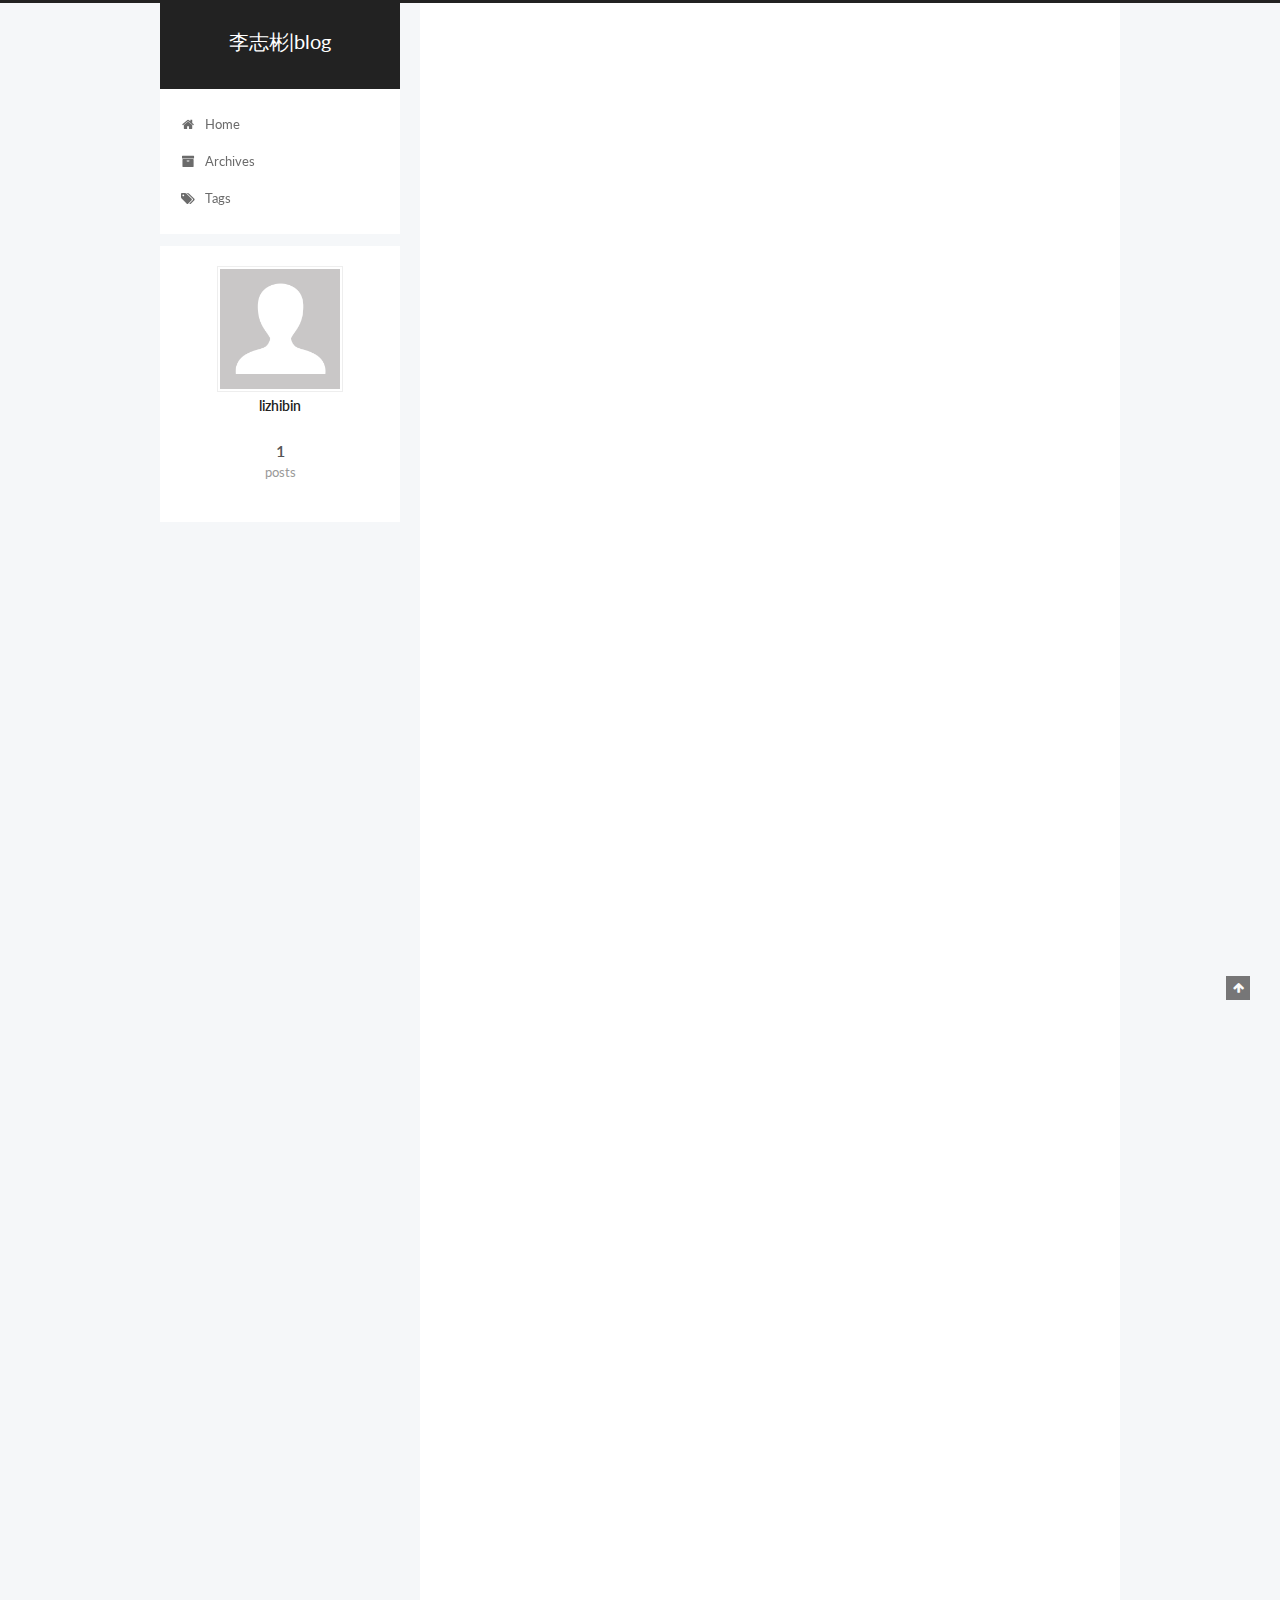
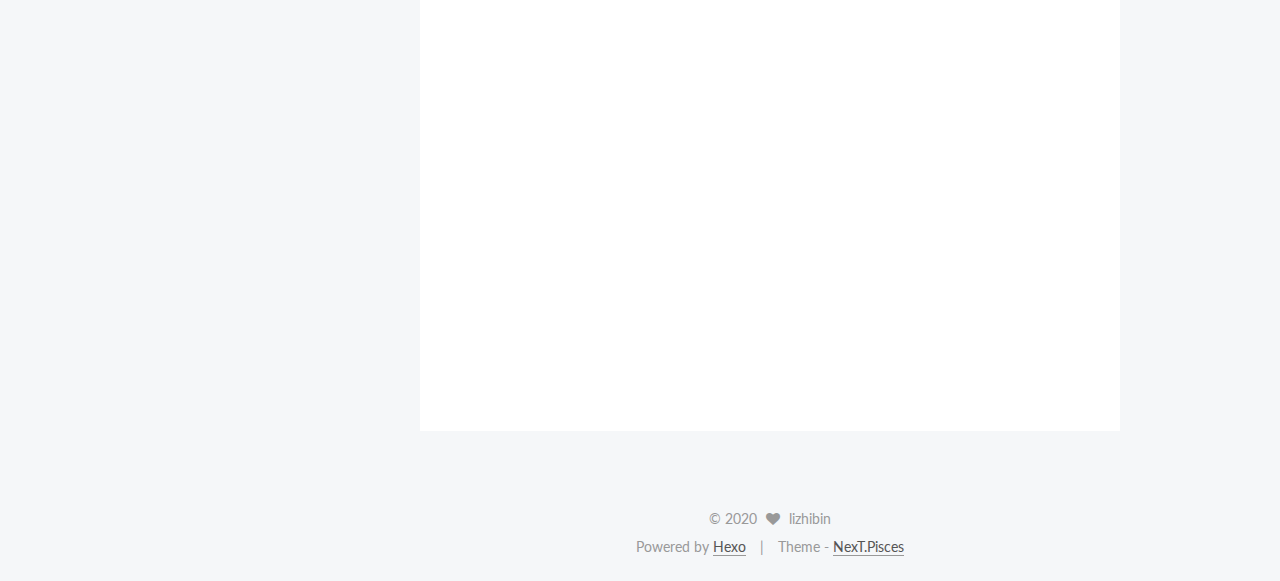
==== commit 88252130: "Site updated: 2020-03-12 22:32:28" ====
--- a/index.html
+++ b/index.html
@@ -260,7 +260,7 @@
   
   
   <div class="post-block">
-    <link itemprop="mainEntityOfPage" href="http://yoursite.com/2020/03/12/hexo%E6%90%AD%E5%BB%BA%E5%8D%9A%E5%AE%A2%E5%B9%B6%E4%B8%8A%E4%BC%A0github/">
+    <link itemprop="mainEntityOfPage" href="http://yoursite.com/2020/03/11/hexo%E6%90%AD%E5%BB%BA%E5%8D%9A%E5%AE%A2%E5%B9%B6%E4%B8%8A%E4%BC%A0github/">
 
     <span hidden itemprop="author" itemscope itemtype="http://schema.org/Person">
       <meta itemprop="name" content="lizhibin">
@@ -279,7 +279,7 @@
         
           <h1 class="post-title" itemprop="name headline">
                 
-                <a class="post-title-link" href="/2020/03/12/hexo%E6%90%AD%E5%BB%BA%E5%8D%9A%E5%AE%A2%E5%B9%B6%E4%B8%8A%E4%BC%A0github/" itemprop="url">hexo搭建博客并上传github</a></h1>
+                <a class="post-title-link" href="/2020/03/11/hexo%E6%90%AD%E5%BB%BA%E5%8D%9A%E5%AE%A2%E5%B9%B6%E4%B8%8A%E4%BC%A0github/" itemprop="url">搭建hexo博客（github仓库版）</a></h1>
         
 
         <div class="post-meta">
@@ -291,8 +291,8 @@
               
                 <span class="post-meta-item-text">Posted on</span>
               
-              <time title="Post created" itemprop="dateCreated datePublished" datetime="2020-03-12T17:01:24+08:00">
-                2020-03-12
+              <time title="Post created" itemprop="dateCreated datePublished" datetime="2020-03-11T21:25:27+08:00">
+                2020-03-11
               </time>
             
 
@@ -331,138 +331,7 @@
       
         
           
-            <h1 id="GitHub上搭建hexo博客-mac"><a href="#GitHub上搭建hexo博客-mac" class="headerlink" title="GitHub上搭建hexo博客(mac)"></a>GitHub上搭建hexo博客(mac)</h1><h2 id="环境安装"><a href="#环境安装" class="headerlink" title="环境安装"></a>环境安装</h2><h2 id="安装教程"><a href="#安装教程" class="headerlink" title="安装教程"></a>安装教程</h2><h2 id="Mac终端操作"><a href="#Mac终端操作" class="headerlink" title="Mac终端操作"></a>Mac终端操作</h2>
-          
-        
-      
-    </div>
-    
-    
-    
-
-    
-
-    
-
-    
-
-    <footer class="post-footer">
-      
-
-      
-
-      
-
-      
-      
-        <div class="post-eof"></div>
-      
-    </footer>
-  </div>
-  
-  
-  
-  </article>
-
-
-    
-      
-
-  
-
-  
-  
-  
-
-  <article class="post post-type-normal" itemscope itemtype="http://schema.org/Article">
-  
-  
-  
-  <div class="post-block">
-    <link itemprop="mainEntityOfPage" href="http://yoursite.com/2020/03/12/hello-world/">
-
-    <span hidden itemprop="author" itemscope itemtype="http://schema.org/Person">
-      <meta itemprop="name" content="lizhibin">
-      <meta itemprop="description" content="">
-      <meta itemprop="image" content="/images/avatar.gif">
-    </span>
-
-    <span hidden itemprop="publisher" itemscope itemtype="http://schema.org/Organization">
-      <meta itemprop="name" content="李志彬|blog">
-    </span>
-
-    
-      <header class="post-header">
-
-        
-        
-          <h1 class="post-title" itemprop="name headline">
-                
-                <a class="post-title-link" href="/2020/03/12/hello-world/" itemprop="url">Hello World</a></h1>
-        
-
-        <div class="post-meta">
-          <span class="post-time">
-            
-              <span class="post-meta-item-icon">
-                <i class="fa fa-calendar-o"></i>
-              </span>
-              
-                <span class="post-meta-item-text">Posted on</span>
-              
-              <time title="Post created" itemprop="dateCreated datePublished" datetime="2020-03-12T16:55:34+08:00">
-                2020-03-12
-              </time>
-            
-
-            
-
-            
-          </span>
-
-          
-
-          
-            
-          
-
-          
-          
-
-          
-
-          
-
-          
-
-        </div>
-      </header>
-    
-
-    
-    
-    
-    <div class="post-body" itemprop="articleBody">
-
-      
-      
-
-      
-        
-          
-            <p>Welcome to <a href="https://hexo.io/" target="_blank" rel="noopener">Hexo</a>! This is your very first post. Check <a href="https://hexo.io/docs/" target="_blank" rel="noopener">documentation</a> for more info. If you get any problems when using Hexo, you can find the answer in <a href="https://hexo.io/docs/troubleshooting.html" target="_blank" rel="noopener">troubleshooting</a> or you can ask me on <a href="https://github.com/hexojs/hexo/issues" target="_blank" rel="noopener">GitHub</a>.</p>
-<h2 id="Quick-Start"><a href="#Quick-Start" class="headerlink" title="Quick Start"></a>Quick Start</h2><h3 id="Create-a-new-post"><a href="#Create-a-new-post" class="headerlink" title="Create a new post"></a>Create a new post</h3><figure class="highlight bash"><table><tr><td class="gutter"><pre><span class="line">1</span><br></pre></td><td class="code"><pre><span class="line">$ hexo new <span class="string">"My New Post"</span></span><br></pre></td></tr></table></figure>
-
-<p>More info: <a href="https://hexo.io/docs/writing.html" target="_blank" rel="noopener">Writing</a></p>
-<h3 id="Run-server"><a href="#Run-server" class="headerlink" title="Run server"></a>Run server</h3><figure class="highlight bash"><table><tr><td class="gutter"><pre><span class="line">1</span><br></pre></td><td class="code"><pre><span class="line">$ hexo server</span><br></pre></td></tr></table></figure>
-
-<p>More info: <a href="https://hexo.io/docs/server.html" target="_blank" rel="noopener">Server</a></p>
-<h3 id="Generate-static-files"><a href="#Generate-static-files" class="headerlink" title="Generate static files"></a>Generate static files</h3><figure class="highlight bash"><table><tr><td class="gutter"><pre><span class="line">1</span><br></pre></td><td class="code"><pre><span class="line">$ hexo generate</span><br></pre></td></tr></table></figure>
-
-<p>More info: <a href="https://hexo.io/docs/generating.html" target="_blank" rel="noopener">Generating</a></p>
-<h3 id="Deploy-to-remote-sites"><a href="#Deploy-to-remote-sites" class="headerlink" title="Deploy to remote sites"></a>Deploy to remote sites</h3><figure class="highlight bash"><table><tr><td class="gutter"><pre><span class="line">1</span><br></pre></td><td class="code"><pre><span class="line">$ hexo deploy</span><br></pre></td></tr></table></figure>
-
-<p>More info: <a href="https://hexo.io/docs/one-command-deployment.html" target="_blank" rel="noopener">Deployment</a></p>
+            <h1 id="搭建个人hexo博客-mac"><a href="#搭建个人hexo博客-mac" class="headerlink" title="搭建个人hexo博客(mac)"></a>搭建个人hexo博客(mac)</h1><h2 id="环境安装"><a href="#环境安装" class="headerlink" title="环境安装"></a>环境安装</h2><h3 id="安装node-js-依赖node-js-http-nodejs-org"><a href="#安装node-js-依赖node-js-http-nodejs-org" class="headerlink" title="安装node.js(依赖node.js)  http://nodejs.org/"></a>安装node.js(依赖node.js)  <a href="http://nodejs.org/" target="_blank" rel="noopener">http://nodejs.org/</a></h3><h3 id="安装Git"><a href="#安装Git" class="headerlink" title="安装Git"></a>安装Git</h3><h3 id="安装Hexo"><a href="#安装Hexo" class="headerlink" title="安装Hexo"></a>安装Hexo</h3><h3 id="安装淘宝镜像cnpm"><a href="#安装淘宝镜像cnpm" class="headerlink" title="安装淘宝镜像cnpm"></a>安装淘宝镜像cnpm</h3><h2 id="安装教程"><a href="#安装教程" class="headerlink" title="安装教程"></a>安装教程</h2><h3 id="打开终端-查看node-js-git-npm是否安装成功"><a href="#打开终端-查看node-js-git-npm是否安装成功" class="headerlink" title="打开终端 查看node.js/git/npm是否安装成功"></a>打开终端 查看node.js/git/npm是否安装成功</h3><h3 id="切换root用户下操作"><a href="#切换root用户下操作" class="headerlink" title="切换root用户下操作"></a>切换root用户下操作</h3><h3 id="安装淘宝镜像"><a href="#安装淘宝镜像" class="headerlink" title="安装淘宝镜像"></a>安装淘宝镜像</h3><h4 id="npm-install-g-cnpm-–registry-https-registry-npm-taobao-org"><a href="#npm-install-g-cnpm-–registry-https-registry-npm-taobao-org" class="headerlink" title="$ npm install -g cnpm –registry=https://registry.npm.taobao.org"></a>$ npm install -g cnpm –registry=<a href="https://registry.npm.taobao.org" target="_blank" rel="noopener">https://registry.npm.taobao.org</a></h4><h3 id="安装hexo"><a href="#安装hexo" class="headerlink" title="安装hexo"></a>安装hexo</h3><h4 id="cnpm-install-g-hexo-cli"><a href="#cnpm-install-g-hexo-cli" class="headerlink" title="cnpm install -g hexo-cli"></a>cnpm install -g hexo-cli</h4><h4 id="hexo-v验证是否成功"><a href="#hexo-v验证是否成功" class="headerlink" title="hexo -v验证是否成功"></a>hexo -v验证是否成功</h4><h3 id="创建blog文件夹"><a href="#创建blog文件夹" class="headerlink" title="创建blog文件夹"></a>创建blog文件夹</h3><h4 id="进入blog文件夹里执行-sudo-hexo-init-初始化hexo"><a href="#进入blog文件夹里执行-sudo-hexo-init-初始化hexo" class="headerlink" title="进入blog文件夹里执行 sudo hexo init(初始化hexo)"></a>进入blog文件夹里执行 sudo hexo init(初始化hexo)</h4><h4 id="启动hexo-hexo-s"><a href="#启动hexo-hexo-s" class="headerlink" title="启动hexo: hexo s"></a>启动hexo: hexo s</h4><h4 id="报错：ERROR-Try-running-‘npm-install-hexo-–save’"><a href="#报错：ERROR-Try-running-‘npm-install-hexo-–save’" class="headerlink" title="报错：ERROR Try running: ‘npm install hexo –save’"></a>报错：ERROR Try running: ‘npm install hexo –save’</h4><h4 id="执行cnpm-install-和hexo-server"><a href="#执行cnpm-install-和hexo-server" class="headerlink" title="执行cnpm install 和hexo server"></a>执行cnpm install 和hexo server</h4><h4 id="blog下执行hexo-n-“第一篇博客”"><a href="#blog下执行hexo-n-“第一篇博客”" class="headerlink" title="blog下执行hexo n “第一篇博客”"></a>blog下执行hexo n “第一篇博客”</h4><h4 id="blog下hexo-clean-清理一下"><a href="#blog下hexo-clean-清理一下" class="headerlink" title="blog下hexo clean 清理一下"></a>blog下hexo clean 清理一下</h4><h4 id="blog下hexo-g-生成博客"><a href="#blog下hexo-g-生成博客" class="headerlink" title="blog下hexo g 生成博客"></a>blog下hexo g 生成博客</h4><h4 id="hexo-d上传到github上"><a href="#hexo-d上传到github上" class="headerlink" title="hexo d上传到github上"></a>hexo d上传到github上</h4><h2 id="把博客部署到github上"><a href="#把博客部署到github上" class="headerlink" title="把博客部署到github上"></a>把博客部署到github上</h2><h3 id="在blog安装git部署的插件-cnmp-install-–save-hexo-deployer-git"><a href="#在blog安装git部署的插件-cnmp-install-–save-hexo-deployer-git" class="headerlink" title="在blog安装git部署的插件 cnmp install –save hexo-deployer-git"></a>在blog安装git部署的插件 cnmp install –save hexo-deployer-git</h3><h3 id="创建github仓库"><a href="#创建github仓库" class="headerlink" title="创建github仓库"></a>创建github仓库</h3><h3 id="在blog下的-config-yml中配置github仓库地址"><a href="#在blog下的-config-yml中配置github仓库地址" class="headerlink" title="在blog下的_config.yml中配置github仓库地址"></a>在blog下的_config.yml中配置github仓库地址</h3><h3 id="deploy"><a href="#deploy" class="headerlink" title="deploy:"></a>deploy:</h3><h3 id="type-git"><a href="#type-git" class="headerlink" title="type: git"></a>type: git</h3><h3 id="repo-https-github-com-lizhibina-lizhibina-github-io-git"><a href="#repo-https-github-com-lizhibina-lizhibina-github-io-git" class="headerlink" title="repo: https://github.com/lizhibina/lizhibina.github.io.git"></a>repo: <a href="https://github.com/lizhibina/lizhibina.github.io.git" target="_blank" rel="noopener">https://github.com/lizhibina/lizhibina.github.io.git</a></h3><h3 id="branch-master"><a href="#branch-master" class="headerlink" title="branch: master"></a>branch: master</h3><p>###主题后续更新</p>
 
           
         
@@ -544,7 +413,7 @@
           
             <div class="site-state-item site-state-posts">
               <a href="/archives/">
-                <span class="site-state-item-count">2</span>
+                <span class="site-state-item-count">1</span>
                 <span class="site-state-item-name">posts</span>
               </a>
             </div>
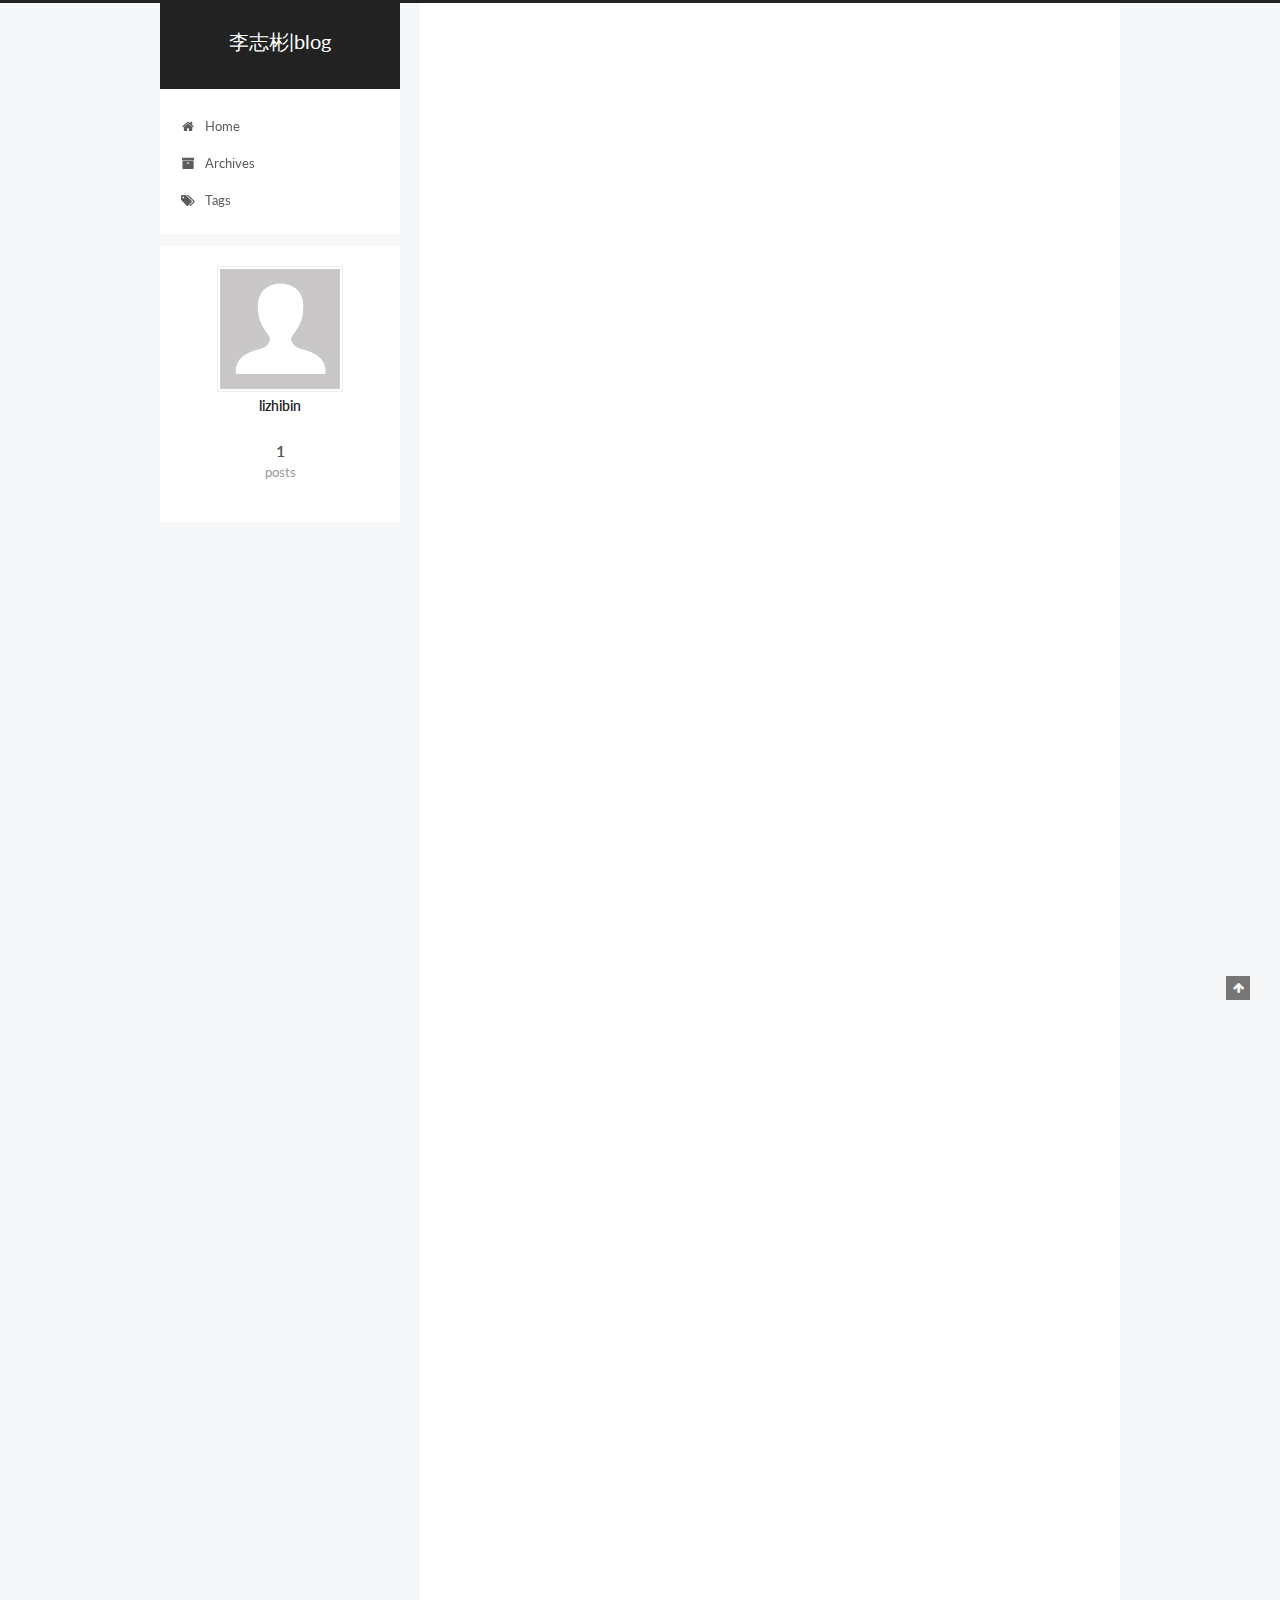
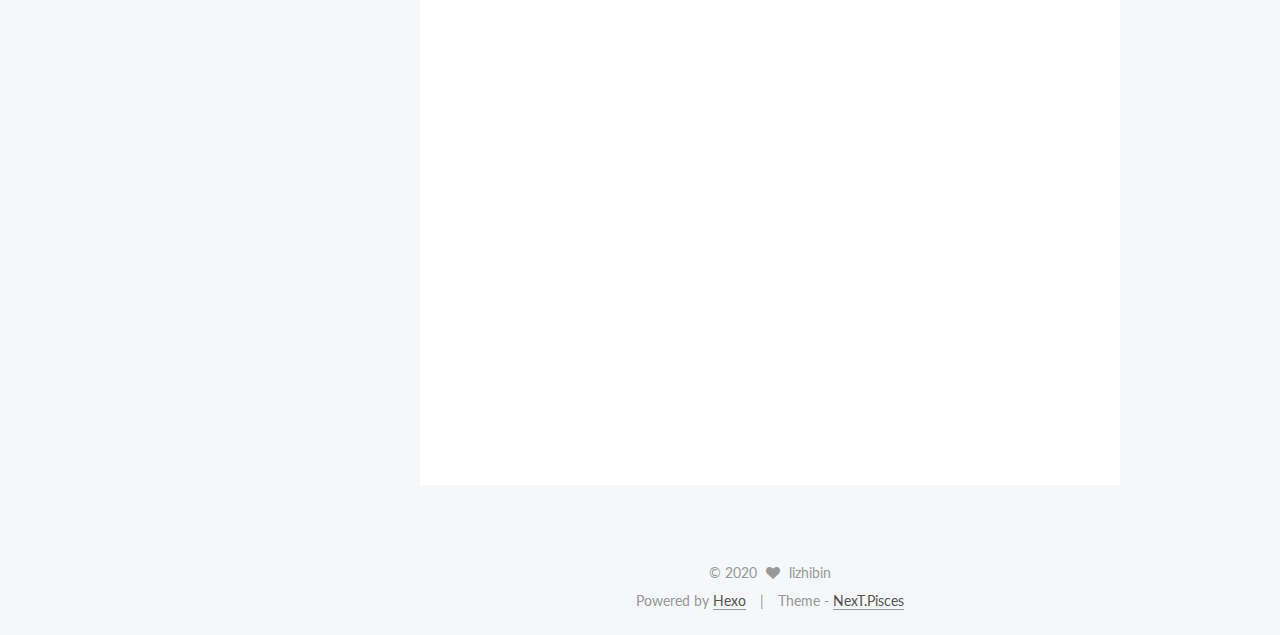
==== commit 76bdac06: "Site updated: 2020-03-13 09:38:09" ====
--- a/index.html
+++ b/index.html
@@ -260,7 +260,7 @@
   
   
   <div class="post-block">
-    <link itemprop="mainEntityOfPage" href="http://yoursite.com/2020/03/11/hexo%E6%90%AD%E5%BB%BA%E5%8D%9A%E5%AE%A2%E5%B9%B6%E4%B8%8A%E4%BC%A0github/">
+    <link itemprop="mainEntityOfPage" href="http://yoursite.com/2019/03/11/hexo%E6%90%AD%E5%BB%BA%E5%8D%9A%E5%AE%A2%E5%B9%B6%E4%B8%8A%E4%BC%A0github/">
 
     <span hidden itemprop="author" itemscope itemtype="http://schema.org/Person">
       <meta itemprop="name" content="lizhibin">
@@ -279,7 +279,7 @@
         
           <h1 class="post-title" itemprop="name headline">
                 
-                <a class="post-title-link" href="/2020/03/11/hexo%E6%90%AD%E5%BB%BA%E5%8D%9A%E5%AE%A2%E5%B9%B6%E4%B8%8A%E4%BC%A0github/" itemprop="url">搭建hexo博客（github仓库版）</a></h1>
+                <a class="post-title-link" href="/2019/03/11/hexo%E6%90%AD%E5%BB%BA%E5%8D%9A%E5%AE%A2%E5%B9%B6%E4%B8%8A%E4%BC%A0github/" itemprop="url">搭建hexo博客（github仓库版）</a></h1>
         
 
         <div class="post-meta">
@@ -291,8 +291,8 @@
               
                 <span class="post-meta-item-text">Posted on</span>
               
-              <time title="Post created" itemprop="dateCreated datePublished" datetime="2020-03-11T21:25:27+08:00">
-                2020-03-11
+              <time title="Post created" itemprop="dateCreated datePublished" datetime="2019-03-11T21:25:27+08:00">
+                2019-03-11
               </time>
             
 
@@ -331,7 +331,7 @@
       
         
           
-            <h1 id="搭建个人hexo博客-mac"><a href="#搭建个人hexo博客-mac" class="headerlink" title="搭建个人hexo博客(mac)"></a>搭建个人hexo博客(mac)</h1><h2 id="环境安装"><a href="#环境安装" class="headerlink" title="环境安装"></a>环境安装</h2><h3 id="安装node-js-依赖node-js-http-nodejs-org"><a href="#安装node-js-依赖node-js-http-nodejs-org" class="headerlink" title="安装node.js(依赖node.js)  http://nodejs.org/"></a>安装node.js(依赖node.js)  <a href="http://nodejs.org/" target="_blank" rel="noopener">http://nodejs.org/</a></h3><h3 id="安装Git"><a href="#安装Git" class="headerlink" title="安装Git"></a>安装Git</h3><h3 id="安装Hexo"><a href="#安装Hexo" class="headerlink" title="安装Hexo"></a>安装Hexo</h3><h3 id="安装淘宝镜像cnpm"><a href="#安装淘宝镜像cnpm" class="headerlink" title="安装淘宝镜像cnpm"></a>安装淘宝镜像cnpm</h3><h2 id="安装教程"><a href="#安装教程" class="headerlink" title="安装教程"></a>安装教程</h2><h3 id="打开终端-查看node-js-git-npm是否安装成功"><a href="#打开终端-查看node-js-git-npm是否安装成功" class="headerlink" title="打开终端 查看node.js/git/npm是否安装成功"></a>打开终端 查看node.js/git/npm是否安装成功</h3><h3 id="切换root用户下操作"><a href="#切换root用户下操作" class="headerlink" title="切换root用户下操作"></a>切换root用户下操作</h3><h3 id="安装淘宝镜像"><a href="#安装淘宝镜像" class="headerlink" title="安装淘宝镜像"></a>安装淘宝镜像</h3><h4 id="npm-install-g-cnpm-–registry-https-registry-npm-taobao-org"><a href="#npm-install-g-cnpm-–registry-https-registry-npm-taobao-org" class="headerlink" title="$ npm install -g cnpm –registry=https://registry.npm.taobao.org"></a>$ npm install -g cnpm –registry=<a href="https://registry.npm.taobao.org" target="_blank" rel="noopener">https://registry.npm.taobao.org</a></h4><h3 id="安装hexo"><a href="#安装hexo" class="headerlink" title="安装hexo"></a>安装hexo</h3><h4 id="cnpm-install-g-hexo-cli"><a href="#cnpm-install-g-hexo-cli" class="headerlink" title="cnpm install -g hexo-cli"></a>cnpm install -g hexo-cli</h4><h4 id="hexo-v验证是否成功"><a href="#hexo-v验证是否成功" class="headerlink" title="hexo -v验证是否成功"></a>hexo -v验证是否成功</h4><h3 id="创建blog文件夹"><a href="#创建blog文件夹" class="headerlink" title="创建blog文件夹"></a>创建blog文件夹</h3><h4 id="进入blog文件夹里执行-sudo-hexo-init-初始化hexo"><a href="#进入blog文件夹里执行-sudo-hexo-init-初始化hexo" class="headerlink" title="进入blog文件夹里执行 sudo hexo init(初始化hexo)"></a>进入blog文件夹里执行 sudo hexo init(初始化hexo)</h4><h4 id="启动hexo-hexo-s"><a href="#启动hexo-hexo-s" class="headerlink" title="启动hexo: hexo s"></a>启动hexo: hexo s</h4><h4 id="报错：ERROR-Try-running-‘npm-install-hexo-–save’"><a href="#报错：ERROR-Try-running-‘npm-install-hexo-–save’" class="headerlink" title="报错：ERROR Try running: ‘npm install hexo –save’"></a>报错：ERROR Try running: ‘npm install hexo –save’</h4><h4 id="执行cnpm-install-和hexo-server"><a href="#执行cnpm-install-和hexo-server" class="headerlink" title="执行cnpm install 和hexo server"></a>执行cnpm install 和hexo server</h4><h4 id="blog下执行hexo-n-“第一篇博客”"><a href="#blog下执行hexo-n-“第一篇博客”" class="headerlink" title="blog下执行hexo n “第一篇博客”"></a>blog下执行hexo n “第一篇博客”</h4><h4 id="blog下hexo-clean-清理一下"><a href="#blog下hexo-clean-清理一下" class="headerlink" title="blog下hexo clean 清理一下"></a>blog下hexo clean 清理一下</h4><h4 id="blog下hexo-g-生成博客"><a href="#blog下hexo-g-生成博客" class="headerlink" title="blog下hexo g 生成博客"></a>blog下hexo g 生成博客</h4><h4 id="hexo-d上传到github上"><a href="#hexo-d上传到github上" class="headerlink" title="hexo d上传到github上"></a>hexo d上传到github上</h4><h2 id="把博客部署到github上"><a href="#把博客部署到github上" class="headerlink" title="把博客部署到github上"></a>把博客部署到github上</h2><h3 id="在blog安装git部署的插件-cnmp-install-–save-hexo-deployer-git"><a href="#在blog安装git部署的插件-cnmp-install-–save-hexo-deployer-git" class="headerlink" title="在blog安装git部署的插件 cnmp install –save hexo-deployer-git"></a>在blog安装git部署的插件 cnmp install –save hexo-deployer-git</h3><h3 id="创建github仓库"><a href="#创建github仓库" class="headerlink" title="创建github仓库"></a>创建github仓库</h3><h3 id="在blog下的-config-yml中配置github仓库地址"><a href="#在blog下的-config-yml中配置github仓库地址" class="headerlink" title="在blog下的_config.yml中配置github仓库地址"></a>在blog下的_config.yml中配置github仓库地址</h3><h3 id="deploy"><a href="#deploy" class="headerlink" title="deploy:"></a>deploy:</h3><h3 id="type-git"><a href="#type-git" class="headerlink" title="type: git"></a>type: git</h3><h3 id="repo-https-github-com-lizhibina-lizhibina-github-io-git"><a href="#repo-https-github-com-lizhibina-lizhibina-github-io-git" class="headerlink" title="repo: https://github.com/lizhibina/lizhibina.github.io.git"></a>repo: <a href="https://github.com/lizhibina/lizhibina.github.io.git" target="_blank" rel="noopener">https://github.com/lizhibina/lizhibina.github.io.git</a></h3><h3 id="branch-master"><a href="#branch-master" class="headerlink" title="branch: master"></a>branch: master</h3><p>###主题后续更新</p>
+            <h1 id="搭建个人hexo博客-mac"><a href="#搭建个人hexo博客-mac" class="headerlink" title="搭建个人hexo博客(mac)"></a>搭建个人hexo博客(mac)</h1><h2 id="环境安装"><a href="#环境安装" class="headerlink" title="环境安装"></a>环境安装</h2><h3 id="安装node-js-依赖node-js-http-nodejs-org"><a href="#安装node-js-依赖node-js-http-nodejs-org" class="headerlink" title="安装node.js(依赖node.js)  http://nodejs.org/"></a>安装node.js(依赖node.js)  <a href="http://nodejs.org/" target="_blank" rel="noopener">http://nodejs.org/</a></h3><h3 id="安装Git"><a href="#安装Git" class="headerlink" title="安装Git"></a>安装Git</h3><h3 id="安装Hexo"><a href="#安装Hexo" class="headerlink" title="安装Hexo"></a>安装Hexo</h3><h3 id="安装淘宝镜像cnpm"><a href="#安装淘宝镜像cnpm" class="headerlink" title="安装淘宝镜像cnpm"></a>安装淘宝镜像cnpm</h3><h2 id="安装教程"><a href="#安装教程" class="headerlink" title="安装教程"></a>安装教程</h2><h3 id="打开终端-查看node-js-git-npm是否安装成功"><a href="#打开终端-查看node-js-git-npm是否安装成功" class="headerlink" title="打开终端 查看node.js/git/npm是否安装成功"></a>打开终端 查看node.js/git/npm是否安装成功</h3><h3 id="切换root用户下操作"><a href="#切换root用户下操作" class="headerlink" title="切换root用户下操作"></a>切换root用户下操作</h3><h3 id="安装淘宝镜像"><a href="#安装淘宝镜像" class="headerlink" title="安装淘宝镜像"></a>安装淘宝镜像</h3><h4 id="npm-install-g-cnpm-–registry-https-registry-npm-taobao-org"><a href="#npm-install-g-cnpm-–registry-https-registry-npm-taobao-org" class="headerlink" title="$ npm install -g cnpm –registry=https://registry.npm.taobao.org"></a>$ npm install -g cnpm –registry=<a href="https://registry.npm.taobao.org" target="_blank" rel="noopener">https://registry.npm.taobao.org</a></h4><h3 id="安装hexo"><a href="#安装hexo" class="headerlink" title="安装hexo"></a>安装hexo</h3><h4 id="cnpm-install-g-hexo-cli"><a href="#cnpm-install-g-hexo-cli" class="headerlink" title="cnpm install -g hexo-cli"></a>cnpm install -g hexo-cli</h4><h4 id="hexo-v验证是否成功"><a href="#hexo-v验证是否成功" class="headerlink" title="hexo -v验证是否成功"></a>hexo -v验证是否成功</h4><h3 id="创建blog文件夹"><a href="#创建blog文件夹" class="headerlink" title="创建blog文件夹"></a>创建blog文件夹</h3><h4 id="进入blog文件夹里执行-sudo-hexo-init-初始化hexo"><a href="#进入blog文件夹里执行-sudo-hexo-init-初始化hexo" class="headerlink" title="进入blog文件夹里执行 sudo hexo init(初始化hexo)"></a>进入blog文件夹里执行 sudo hexo init(初始化hexo)</h4><h4 id="启动hexo-hexo-s"><a href="#启动hexo-hexo-s" class="headerlink" title="启动hexo: hexo s"></a>启动hexo: hexo s</h4><h4 id="报错：ERROR-Try-running-‘npm-install-hexo-–save’"><a href="#报错：ERROR-Try-running-‘npm-install-hexo-–save’" class="headerlink" title="报错：ERROR Try running: ‘npm install hexo –save’"></a>报错：ERROR Try running: ‘npm install hexo –save’</h4><h4 id="执行cnpm-install-和hexo-server"><a href="#执行cnpm-install-和hexo-server" class="headerlink" title="执行cnpm install 和hexo server"></a>执行cnpm install 和hexo server</h4><h4 id="blog下执行hexo-n-“第一篇博客”"><a href="#blog下执行hexo-n-“第一篇博客”" class="headerlink" title="blog下执行hexo n “第一篇博客”"></a>blog下执行hexo n “第一篇博客”</h4><h4 id="blog下hexo-clean-清理一下"><a href="#blog下hexo-clean-清理一下" class="headerlink" title="blog下hexo clean 清理一下"></a>blog下hexo clean 清理一下</h4><h4 id="blog下hexo-s"><a href="#blog下hexo-s" class="headerlink" title="blog下hexo s"></a>blog下hexo s</h4><h4 id="blog下hexo-g-生成博客"><a href="#blog下hexo-g-生成博客" class="headerlink" title="blog下hexo g 生成博客"></a>blog下hexo g 生成博客</h4><h4 id="hexo-d上传到github上"><a href="#hexo-d上传到github上" class="headerlink" title="hexo d上传到github上"></a>hexo d上传到github上</h4><h2 id="把博客部署到github上"><a href="#把博客部署到github上" class="headerlink" title="把博客部署到github上"></a>把博客部署到github上</h2><h3 id="在blog安装git部署的插件-cnmp-install-–save-hexo-deployer-git"><a href="#在blog安装git部署的插件-cnmp-install-–save-hexo-deployer-git" class="headerlink" title="在blog安装git部署的插件 cnmp install –save hexo-deployer-git"></a>在blog安装git部署的插件 cnmp install –save hexo-deployer-git</h3><h3 id="创建github仓库"><a href="#创建github仓库" class="headerlink" title="创建github仓库"></a>创建github仓库</h3><h3 id="在blog下的-config-yml中配置github仓库地址"><a href="#在blog下的-config-yml中配置github仓库地址" class="headerlink" title="在blog下的_config.yml中配置github仓库地址"></a>在blog下的_config.yml中配置github仓库地址</h3><h3 id="deploy"><a href="#deploy" class="headerlink" title="deploy:"></a>deploy:</h3><h3 id="type-git"><a href="#type-git" class="headerlink" title="type: git"></a>type: git</h3><h3 id="repo-https-github-com-lizhibina-lizhibina-github-io-git"><a href="#repo-https-github-com-lizhibina-lizhibina-github-io-git" class="headerlink" title="repo: https://github.com/lizhibina/lizhibina.github.io.git"></a>repo: <a href="https://github.com/lizhibina/lizhibina.github.io.git" target="_blank" rel="noopener">https://github.com/lizhibina/lizhibina.github.io.git</a></h3><h3 id="branch-master"><a href="#branch-master" class="headerlink" title="branch: master"></a>branch: master</h3><p>###主题后续更新</p>
 
           
         
--- a/css/main.css
+++ b/css/main.css
@@ -1808,7 +1808,7 @@
   width: 4px;
   height: 4px;
   border-radius: 50%;
-  background: #ffff1d;
+  background: #7c8bb5;
 }
 .links-of-blogroll {
   font-size: 13px;
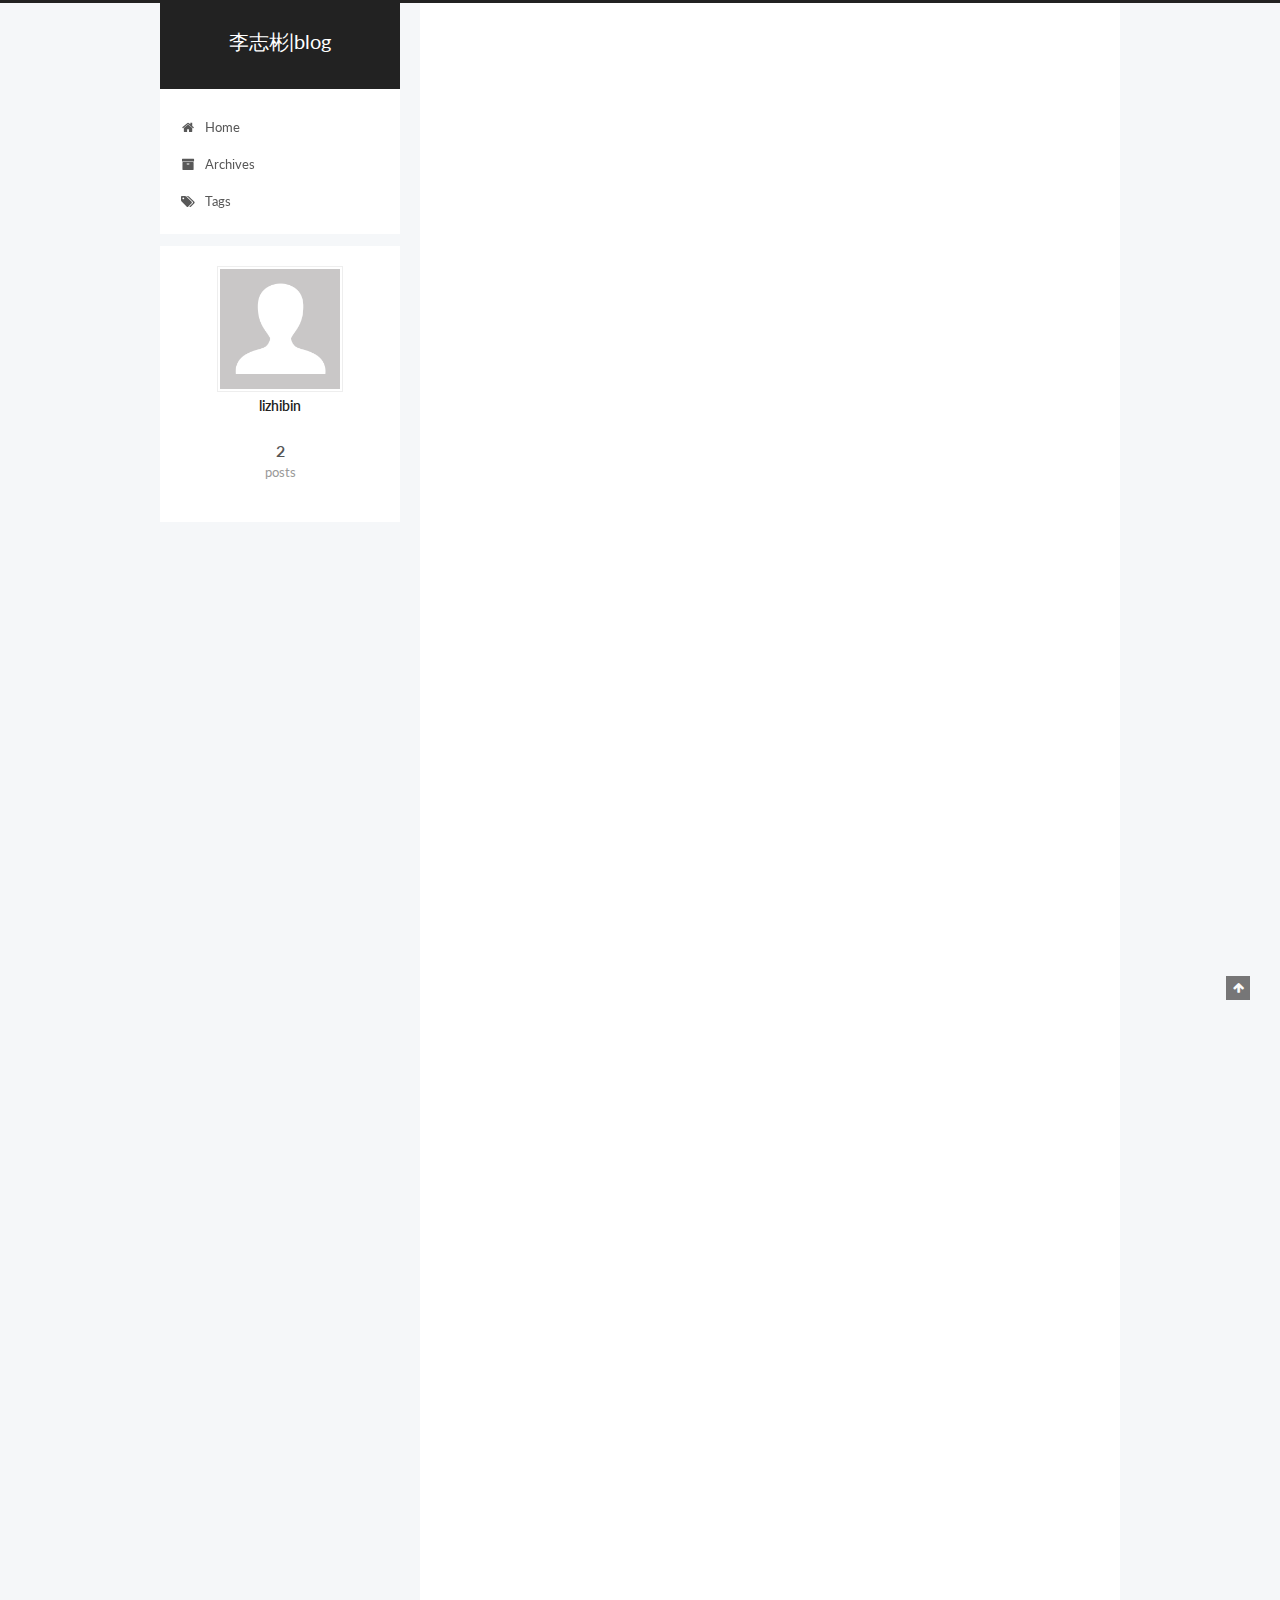
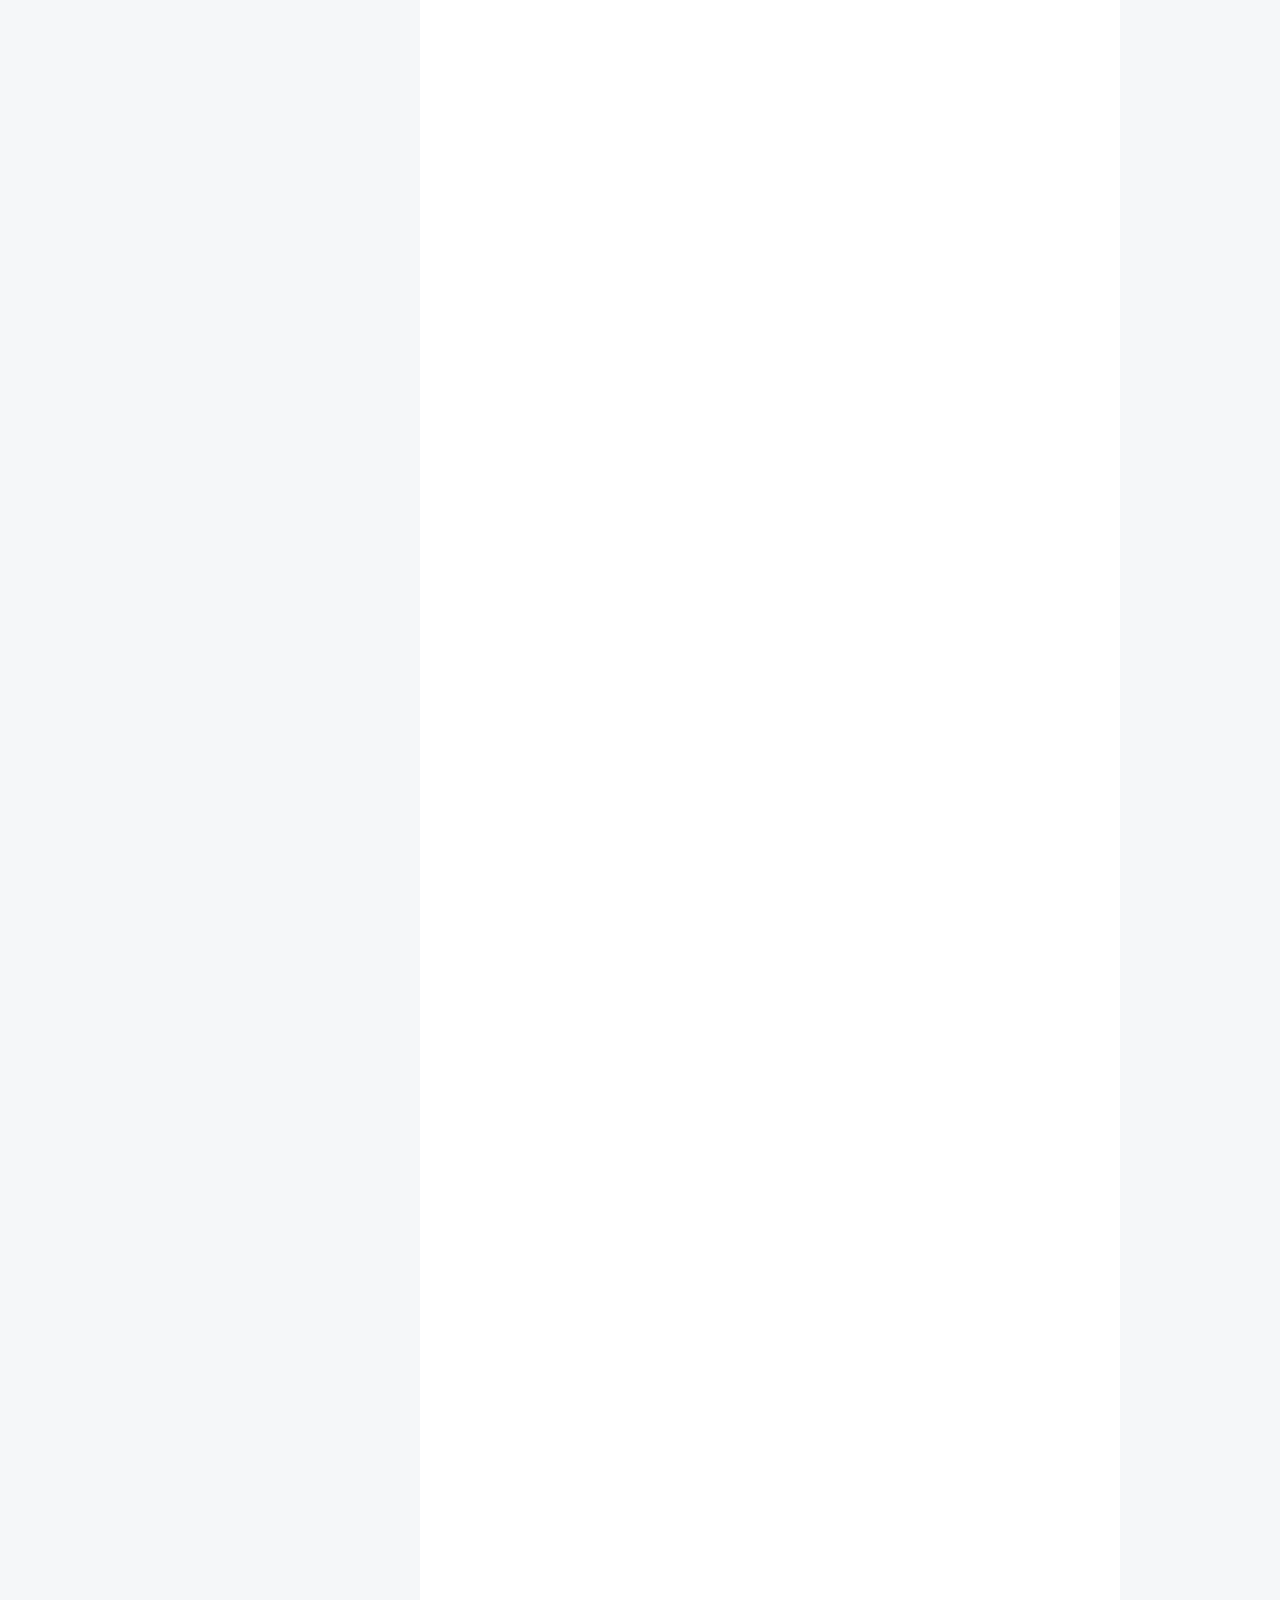
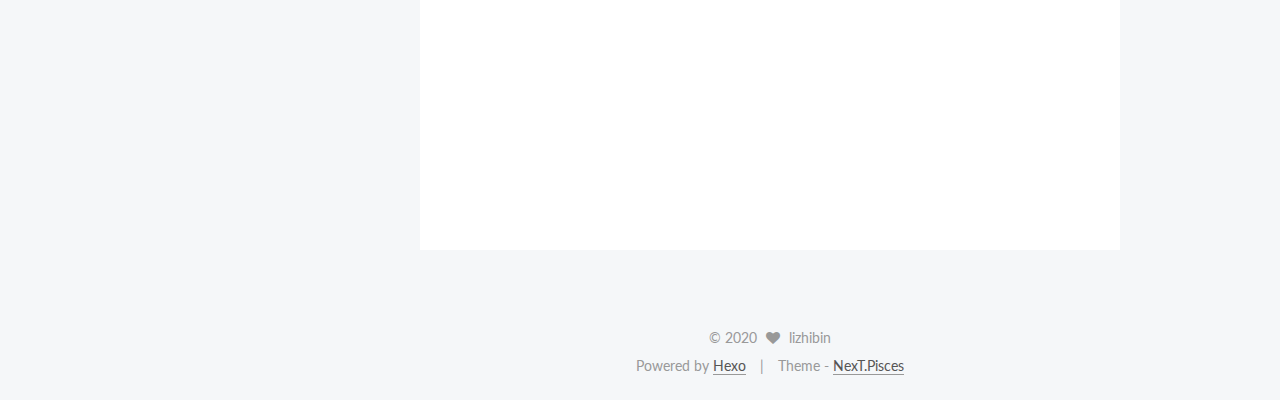
==== commit 06211d36: "Site updated: 2020-03-13 12:21:46" ====
--- a/index.html
+++ b/index.html
@@ -260,6 +260,125 @@
   
   
   <div class="post-block">
+    <link itemprop="mainEntityOfPage" href="http://yoursite.com/2019/04/13/gradle%E5%92%8Cmaven%E5%8C%BA%E5%88%AB/">
+
+    <span hidden itemprop="author" itemscope itemtype="http://schema.org/Person">
+      <meta itemprop="name" content="lizhibin">
+      <meta itemprop="description" content="">
+      <meta itemprop="image" content="/images/avatar.gif">
+    </span>
+
+    <span hidden itemprop="publisher" itemscope itemtype="http://schema.org/Organization">
+      <meta itemprop="name" content="李志彬|blog">
+    </span>
+
+    
+      <header class="post-header">
+
+        
+        
+          <h1 class="post-title" itemprop="name headline">
+                
+                <a class="post-title-link" href="/2019/04/13/gradle%E5%92%8Cmaven%E5%8C%BA%E5%88%AB/" itemprop="url">gradle和maven区别</a></h1>
+        
+
+        <div class="post-meta">
+          <span class="post-time">
+            
+              <span class="post-meta-item-icon">
+                <i class="fa fa-calendar-o"></i>
+              </span>
+              
+                <span class="post-meta-item-text">Posted on</span>
+              
+              <time title="Post created" itemprop="dateCreated datePublished" datetime="2019-04-13T11:22:02+08:00">
+                2019-04-13
+              </time>
+            
+
+            
+
+            
+          </span>
+
+          
+
+          
+            
+          
+
+          
+          
+
+          
+
+          
+
+          
+
+        </div>
+      </header>
+    
+
+    
+    
+    
+    <div class="post-body" itemprop="articleBody">
+
+      
+      
+
+      
+        
+          
+            <h1 id="gradle和maven区别"><a href="#gradle和maven区别" class="headerlink" title="gradle和maven区别"></a>gradle和maven区别</h1><h2 id="1-Gradle和Maven都是项目自动构建工具，虽然两者都是项目工具，但是maven现在已经是行业标准，Gradle是后起之秀，很多人对他的了解都是从android-studio中得到的，Gradle抛弃了Maven的基于XML的繁琐配置，众所周知XML的阅读体验比较差，对于机器来说虽然容易识别，但毕竟是由人去维护的。取而代之的是Gradle采用了领域特定语言Groovy的配置，大大简化了构建代码的行数"><a href="#1-Gradle和Maven都是项目自动构建工具，虽然两者都是项目工具，但是maven现在已经是行业标准，Gradle是后起之秀，很多人对他的了解都是从android-studio中得到的，Gradle抛弃了Maven的基于XML的繁琐配置，众所周知XML的阅读体验比较差，对于机器来说虽然容易识别，但毕竟是由人去维护的。取而代之的是Gradle采用了领域特定语言Groovy的配置，大大简化了构建代码的行数" class="headerlink" title="1.Gradle和Maven都是项目自动构建工具，虽然两者都是项目工具，但是maven现在已经是行业标准，Gradle是后起之秀，很多人对他的了解都是从android studio中得到的，Gradle抛弃了Maven的基于XML的繁琐配置，众所周知XML的阅读体验比较差，对于机器来说虽然容易识别，但毕竟是由人去维护的。取而代之的是Gradle采用了领域特定语言Groovy的配置，大大简化了构建代码的行数"></a>1.Gradle和Maven都是项目自动构建工具，虽然两者都是项目工具，但是maven现在已经是行业标准，Gradle是后起之秀，很多人对他的了解都是从android studio中得到的，Gradle抛弃了Maven的基于XML的繁琐配置，众所周知XML的阅读体验比较差，对于机器来说虽然容易识别，但毕竟是由人去维护的。取而代之的是Gradle采用了领域特定语言Groovy的配置，大大简化了构建代码的行数</h2><h2 id="2-maven使用-pom文件，基于XML，gradle使用-gradle文件，基于Groovy，gradle去掉maven中需要固定配置的groupId，artfactId，package等基本参数，通过-apply-plugin-‘java’，apply-plugin-‘war’来表示打包方式，也提供sourceCompatibility，version等一些实用的标签。"><a href="#2-maven使用-pom文件，基于XML，gradle使用-gradle文件，基于Groovy，gradle去掉maven中需要固定配置的groupId，artfactId，package等基本参数，通过-apply-plugin-‘java’，apply-plugin-‘war’来表示打包方式，也提供sourceCompatibility，version等一些实用的标签。" class="headerlink" title="2.maven使用.pom文件，基于XML，gradle使用.gradle文件，基于Groovy，gradle去掉maven中需要固定配置的groupId，artfactId，package等基本参数，通过 apply plugin: ‘java’，apply plugin: ‘war’来表示打包方式，也提供sourceCompatibility，version等一些实用的标签。"></a>2.maven使用.pom文件，基于XML，gradle使用.gradle文件，基于Groovy，gradle去掉maven中需要固定配置的groupId，artfactId，package等基本参数，通过 apply plugin: ‘java’，apply plugin: ‘war’来表示打包方式，也提供sourceCompatibility，version等一些实用的标签。</h2><h2 id="3-maven通过groupId、name和version到配置的Repository里寻找指定依赖中的Jar包。Gradle的生命周期更为复杂，但也支持Maven依赖中的构建生命周期，compile、runtime、testCompile和testRuntime分别对应项目不同阶段的依赖。-并且还简化maven的配置命令。"><a href="#3-maven通过groupId、name和version到配置的Repository里寻找指定依赖中的Jar包。Gradle的生命周期更为复杂，但也支持Maven依赖中的构建生命周期，compile、runtime、testCompile和testRuntime分别对应项目不同阶段的依赖。-并且还简化maven的配置命令。" class="headerlink" title="3.maven通过groupId、name和version到配置的Repository里寻找指定依赖中的Jar包。Gradle的生命周期更为复杂，但也支持Maven依赖中的构建生命周期，compile、runtime、testCompile和testRuntime分别对应项目不同阶段的依赖。 并且还简化maven的配置命令。"></a>3.maven通过groupId、name和version到配置的Repository里寻找指定依赖中的Jar包。Gradle的生命周期更为复杂，但也支持Maven依赖中的构建生命周期，compile、runtime、testCompile和testRuntime分别对应项目不同阶段的依赖。 并且还简化maven的配置命令。</h2><h2 id="maven方式"><a href="#maven方式" class="headerlink" title="maven方式"></a>maven方式</h2><h3 id=""><a href="#" class="headerlink" title=""></a><dependencies></h3><h3 id="-1"><a href="#-1" class="headerlink" title=""></a><dependency></h3><h3 id="org-springframework"><a href="#org-springframework" class="headerlink" title="org.springframework"></a><groupId>org.springframework</groupId></h3><h3 id="spring-context"><a href="#spring-context" class="headerlink" title="spring-context"></a><artifactId>spring-context</artifactId></h3><h3 id="-2"><a href="#-2" class="headerlink" title=""></a></dependency></h3><h3 id="-3"><a href="#-3" class="headerlink" title=""></a></dependencies></h3><h2 id="gradle方式-更为简洁"><a href="#gradle方式-更为简洁" class="headerlink" title="gradle方式 更为简洁"></a>gradle方式 更为简洁</h2><h3 id="dependencies"><a href="#dependencies" class="headerlink" title="dependencies {"></a>dependencies {</h3><h3 id="compile-‘org-springframework-spring-context-2-5-6’"><a href="#compile-‘org-springframework-spring-context-2-5-6’" class="headerlink" title="compile(‘org.springframework:spring-context:2.5.6’)"></a>compile(‘org.springframework:spring-context:2.5.6’)</h3><h3 id="-4"><a href="#-4" class="headerlink" title="}"></a>}</h3>
+          
+        
+      
+    </div>
+    
+    
+    
+
+    
+
+    
+
+    
+
+    <footer class="post-footer">
+      
+
+      
+
+      
+
+      
+      
+        <div class="post-eof"></div>
+      
+    </footer>
+  </div>
+  
+  
+  
+  </article>
+
+
+    
+      
+
+  
+
+  
+  
+  
+
+  <article class="post post-type-normal" itemscope itemtype="http://schema.org/Article">
+  
+  
+  
+  <div class="post-block">
     <link itemprop="mainEntityOfPage" href="http://yoursite.com/2019/03/11/hexo%E6%90%AD%E5%BB%BA%E5%8D%9A%E5%AE%A2%E5%B9%B6%E4%B8%8A%E4%BC%A0github/">
 
     <span hidden itemprop="author" itemscope itemtype="http://schema.org/Person">
@@ -413,7 +532,7 @@
           
             <div class="site-state-item site-state-posts">
               <a href="/archives/">
-                <span class="site-state-item-count">1</span>
+                <span class="site-state-item-count">2</span>
                 <span class="site-state-item-name">posts</span>
               </a>
             </div>
--- a/css/main.css
+++ b/css/main.css
@@ -1808,7 +1808,7 @@
   width: 4px;
   height: 4px;
   border-radius: 50%;
-  background: #7c8bb5;
+  background: #fffbff;
 }
 .links-of-blogroll {
   font-size: 13px;
